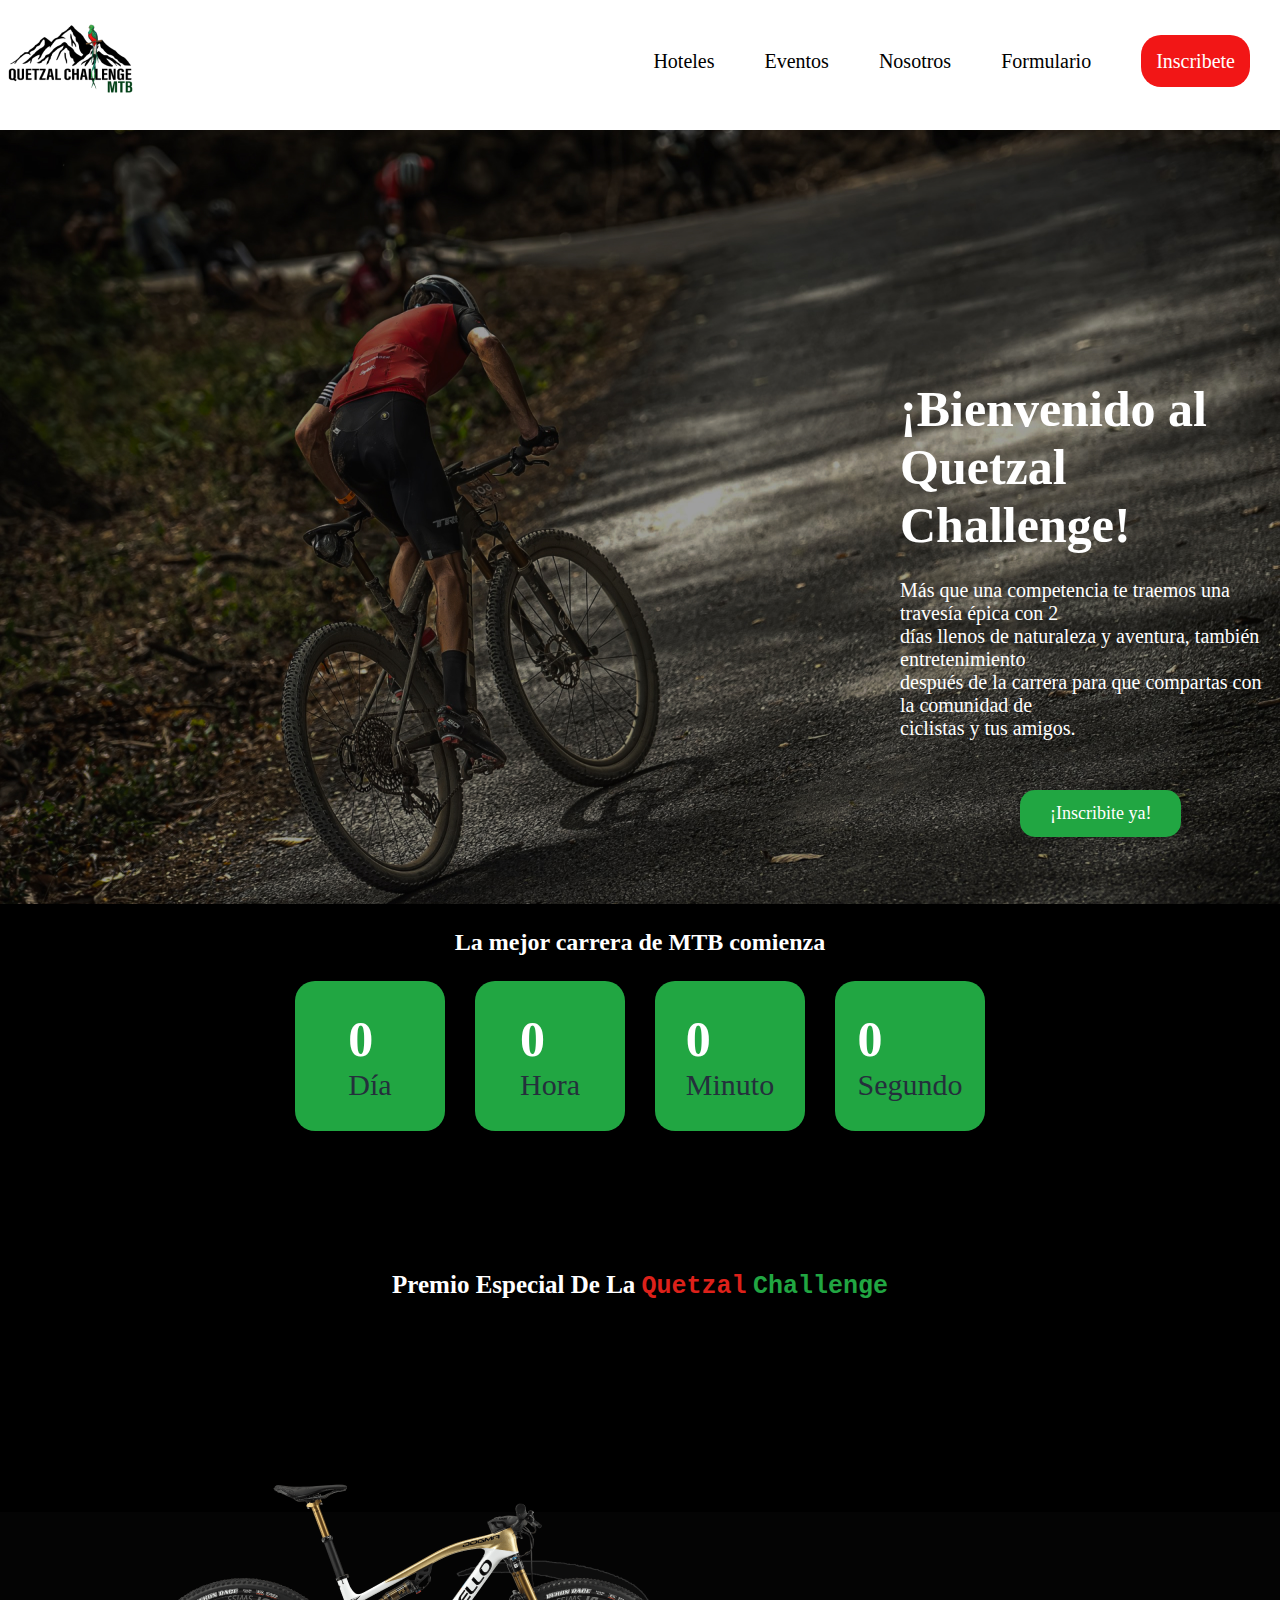
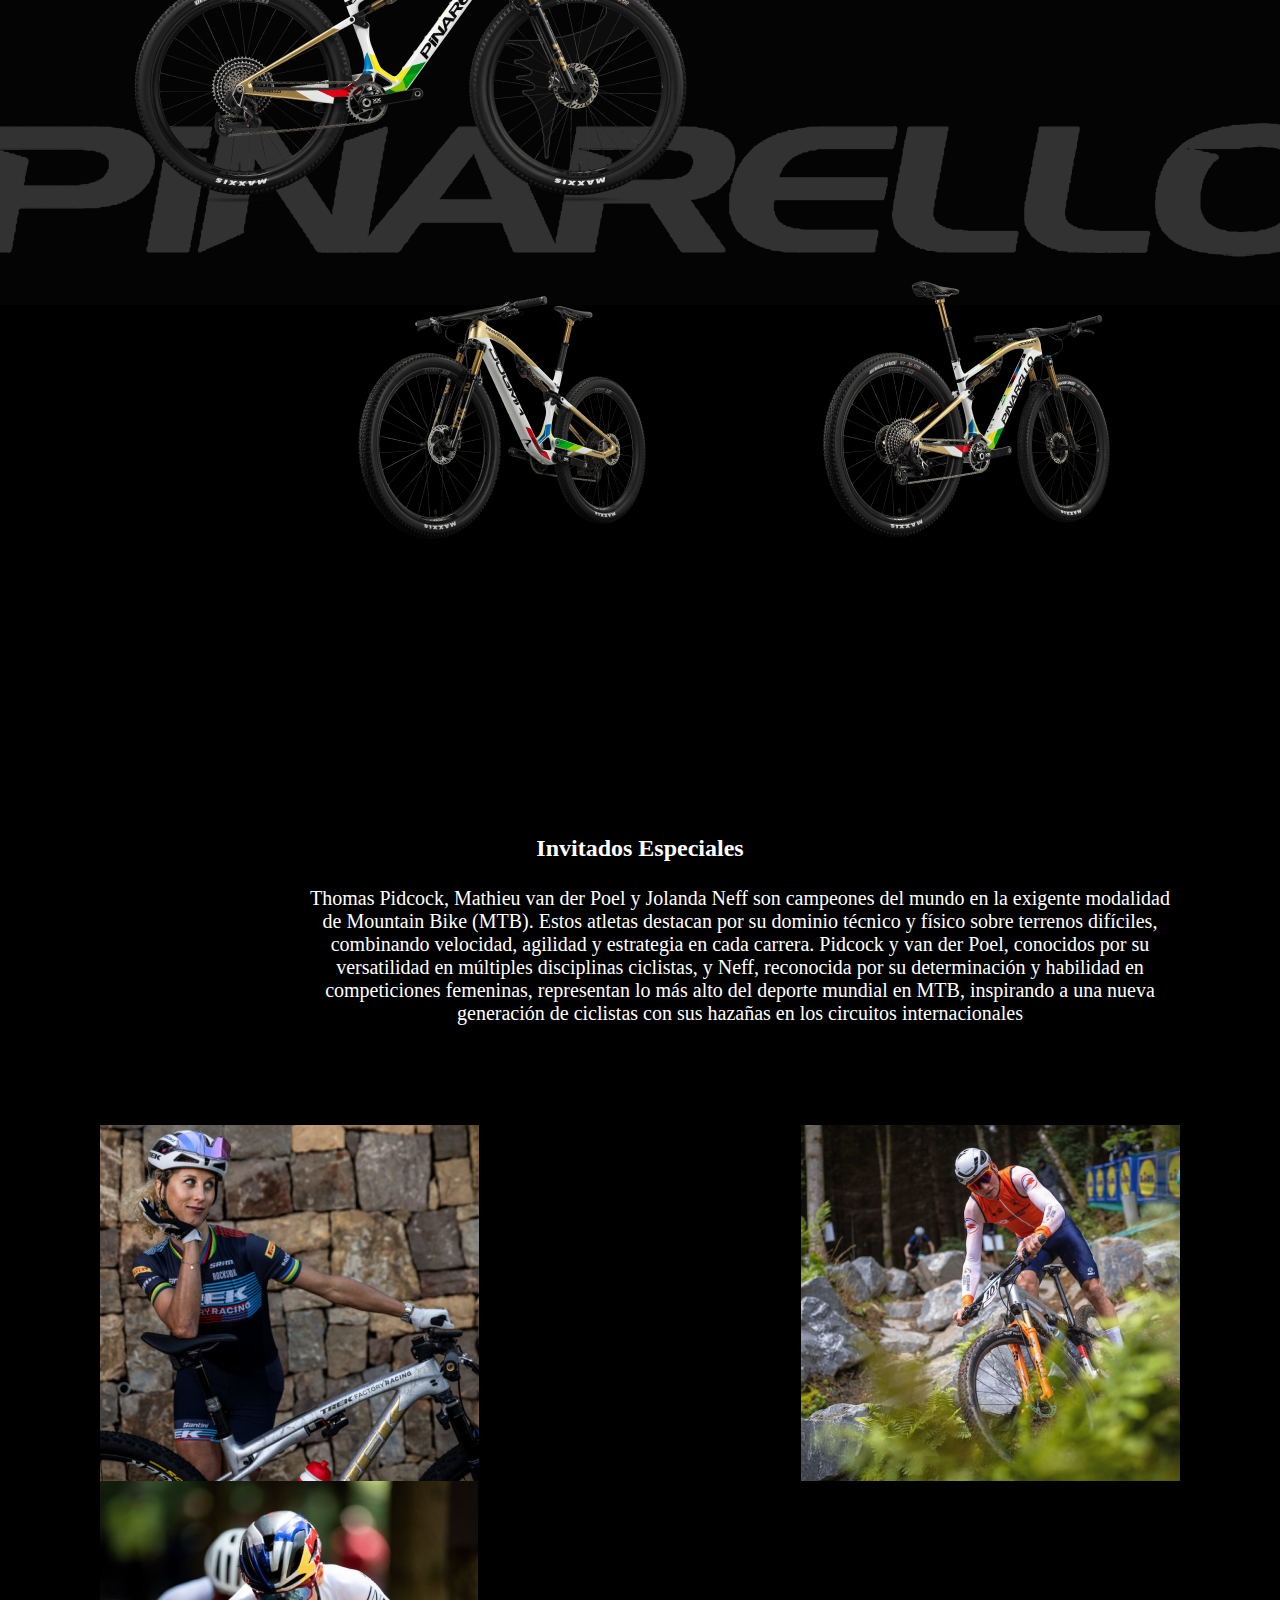
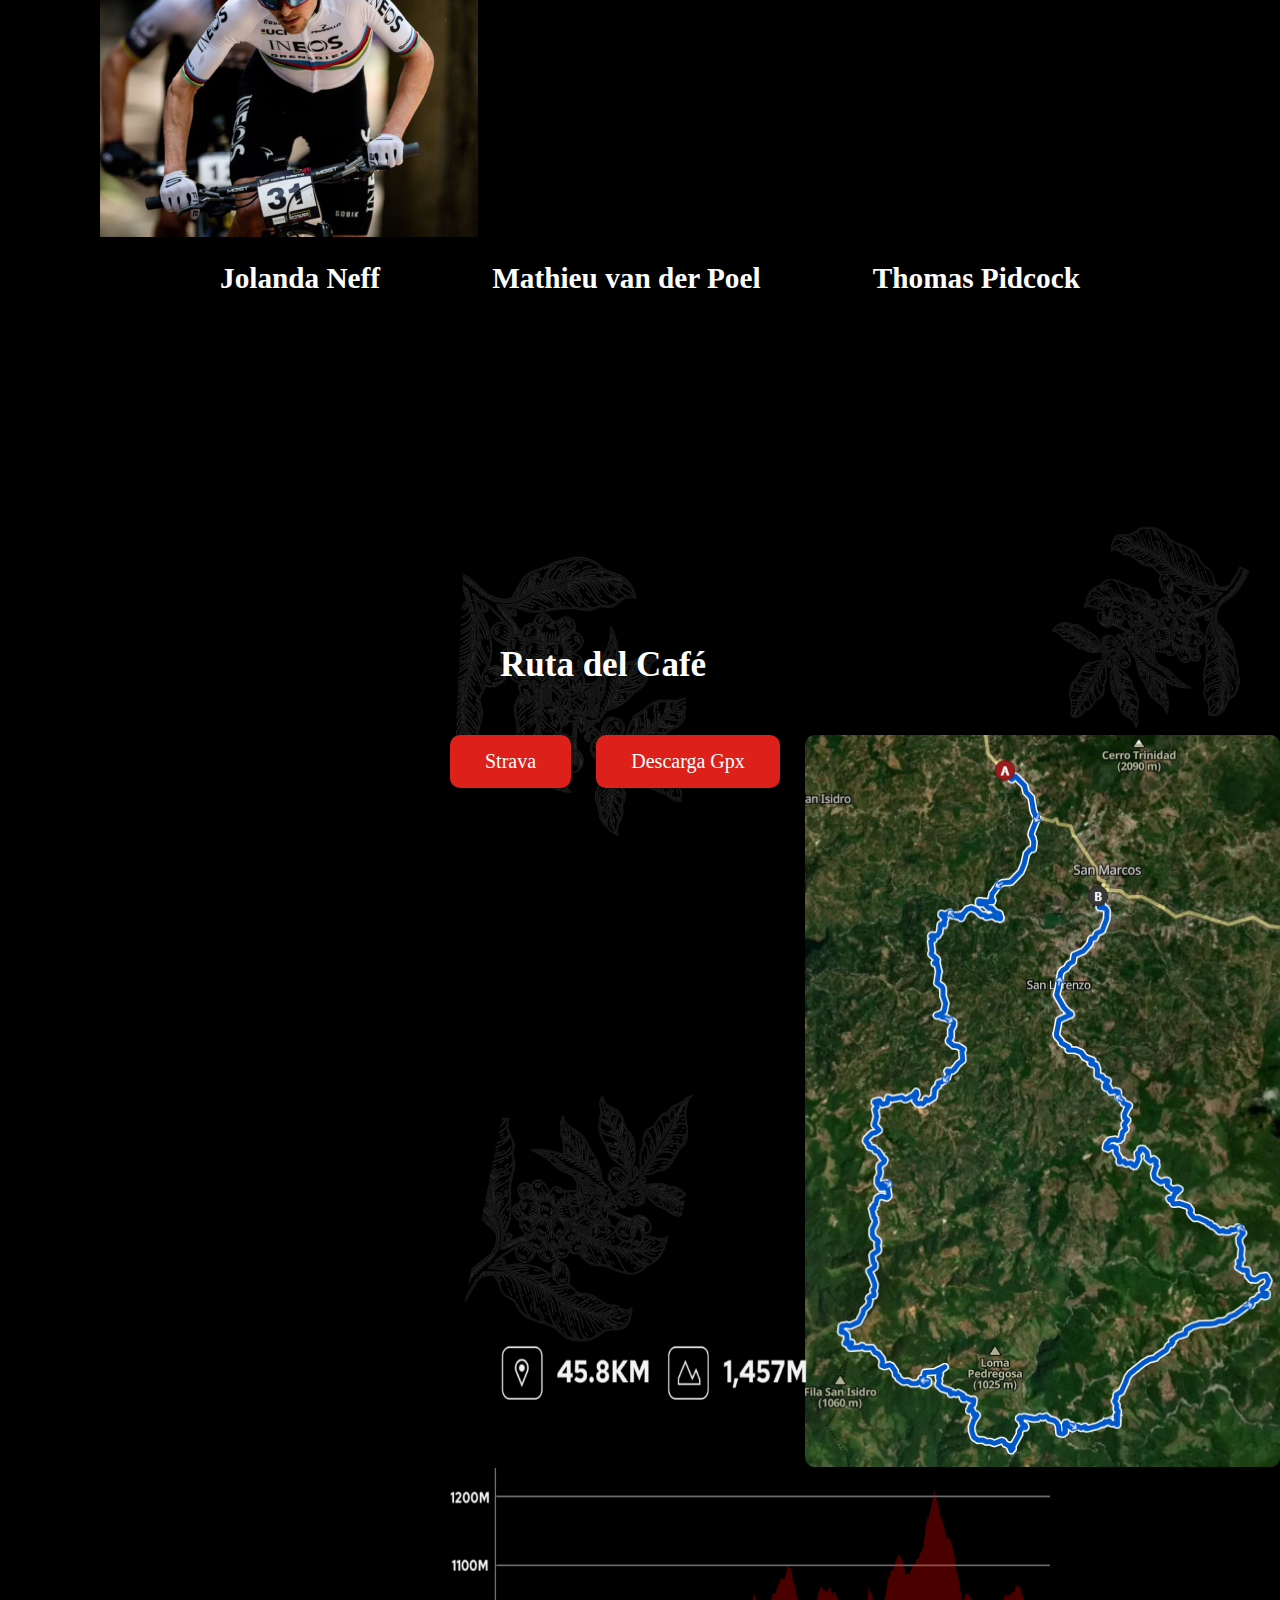
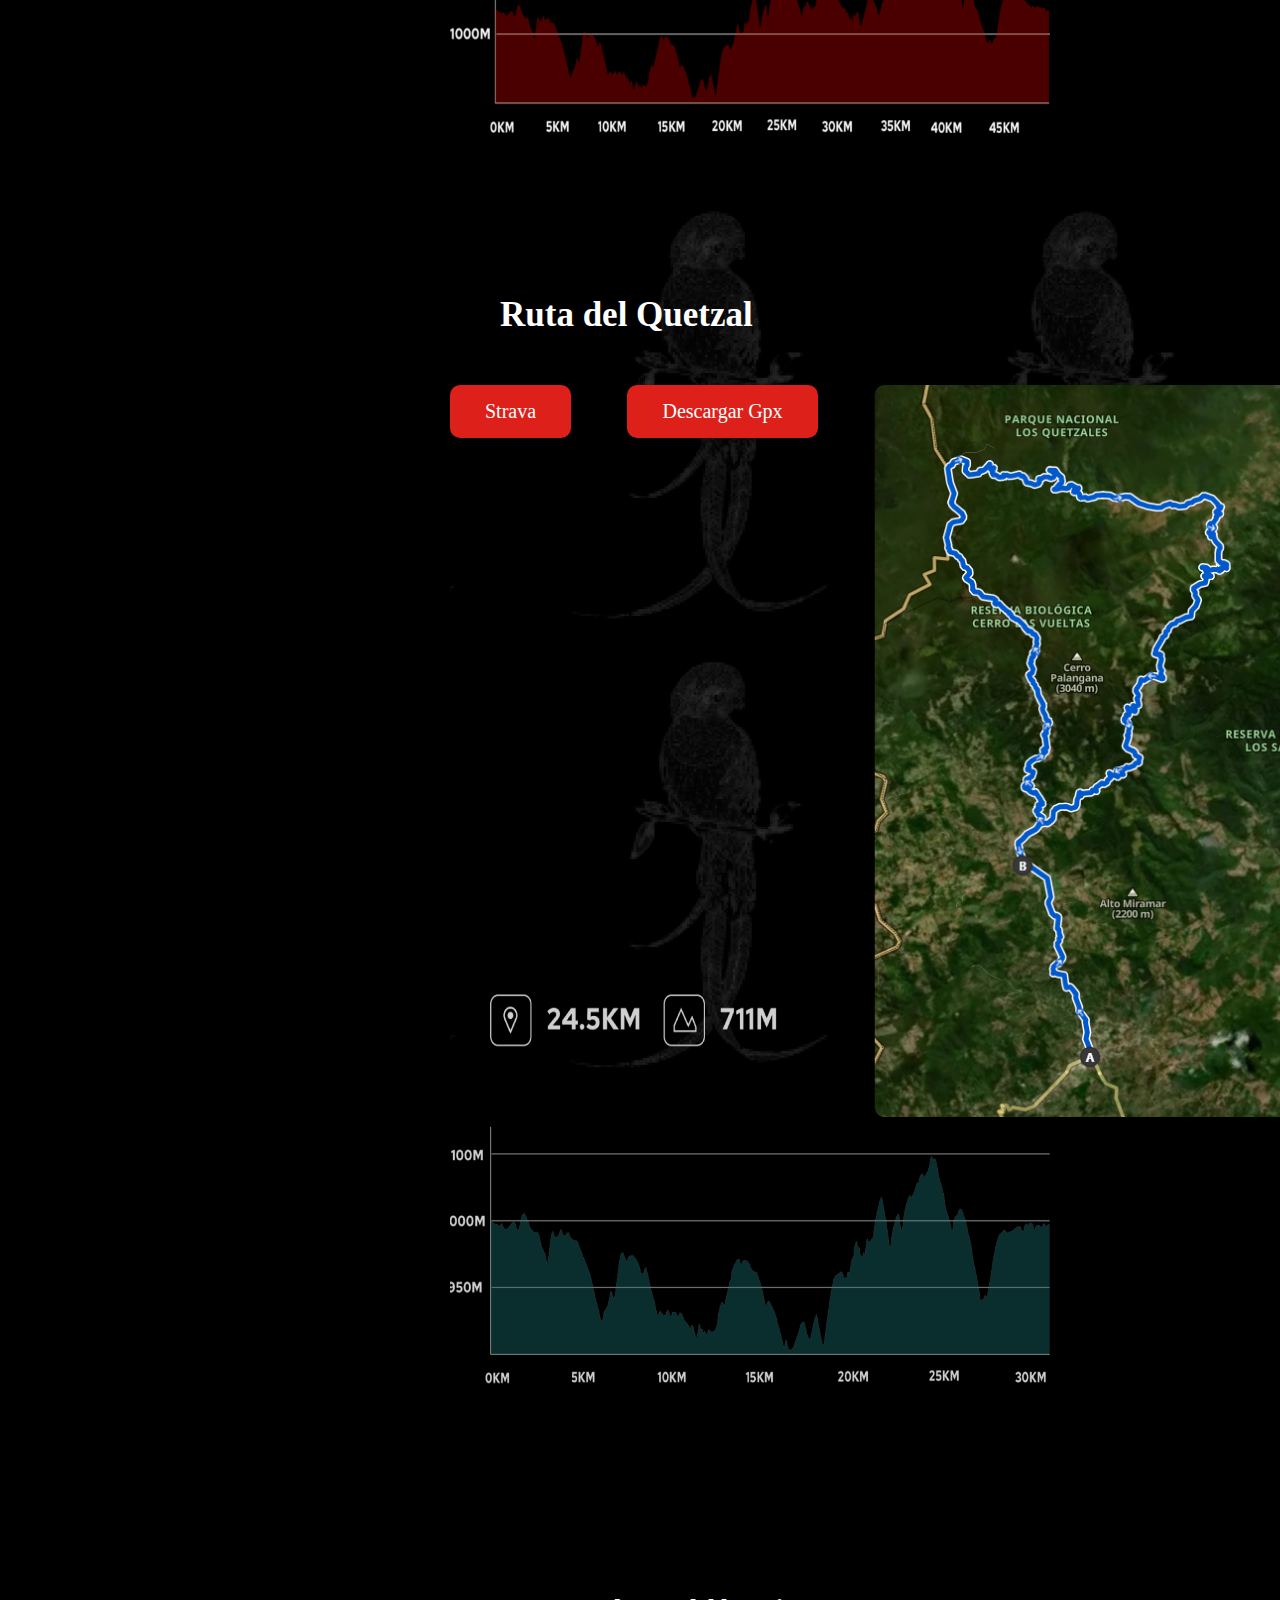
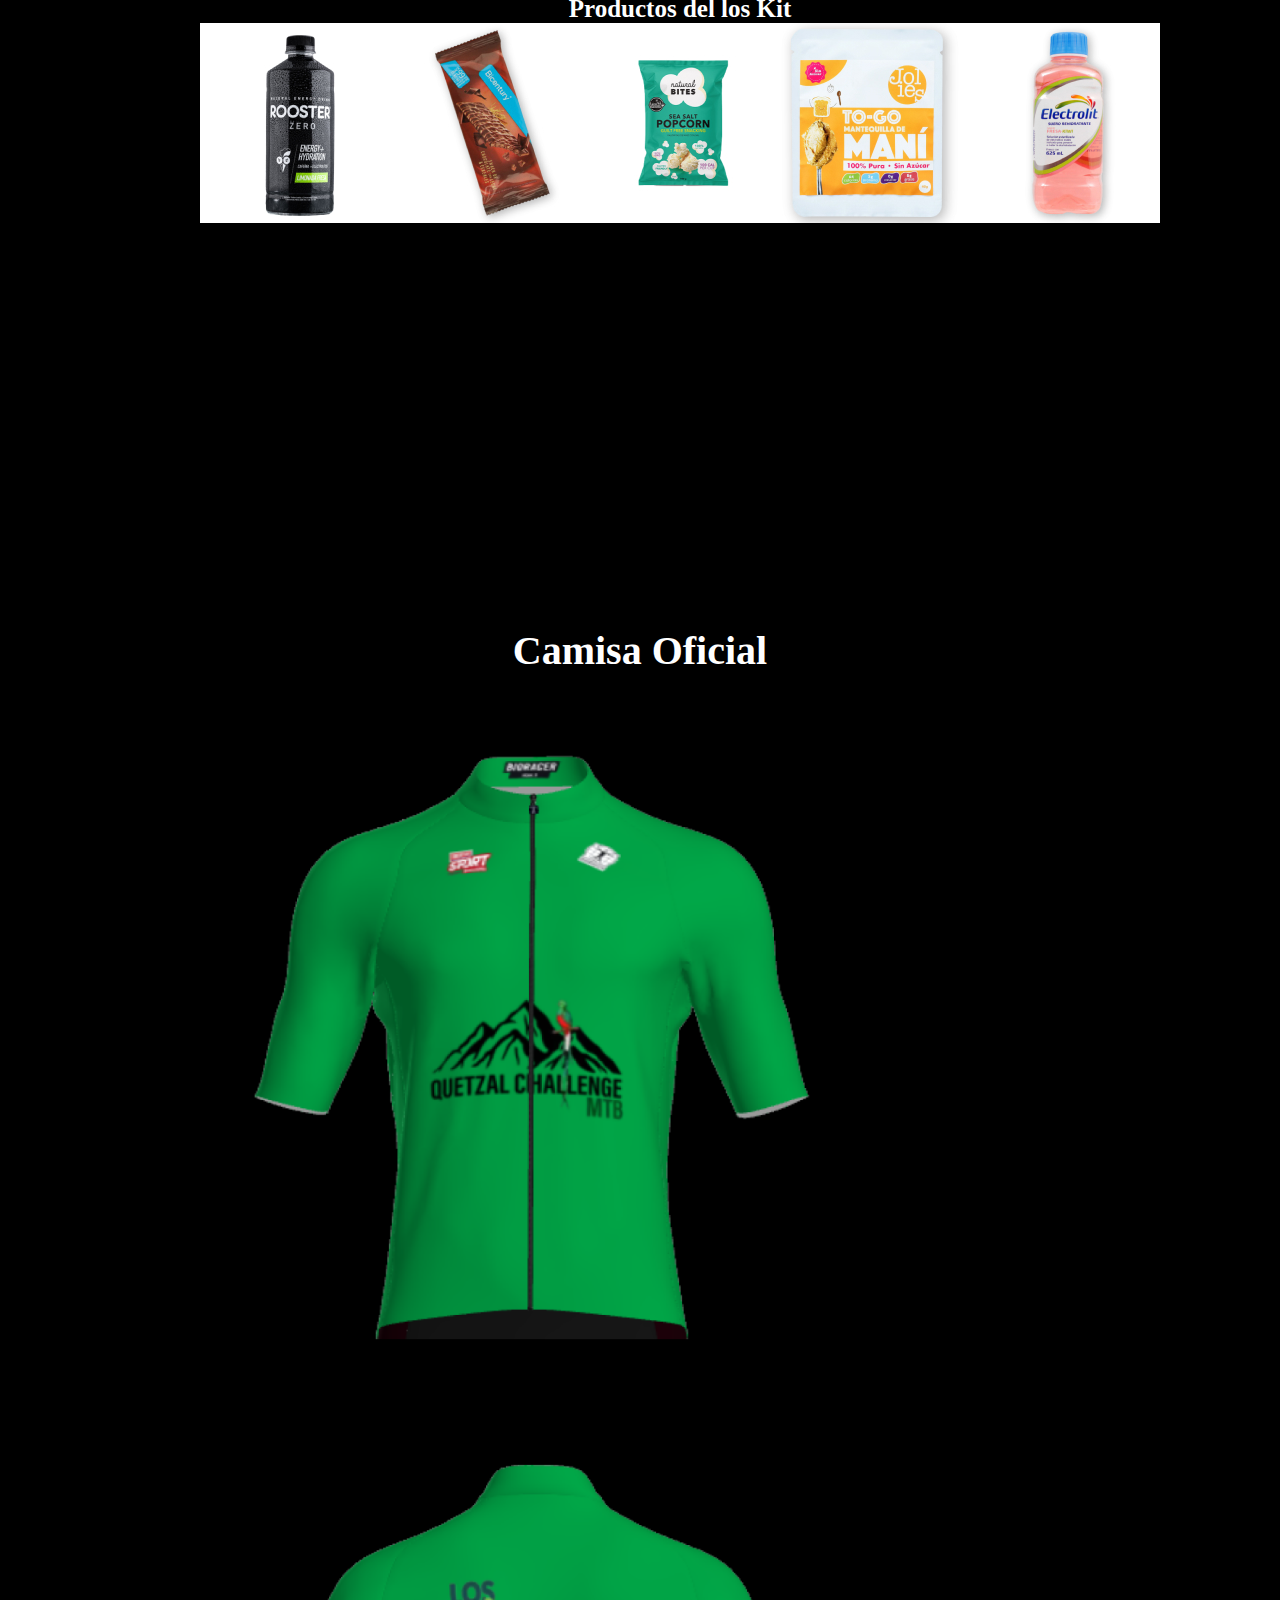
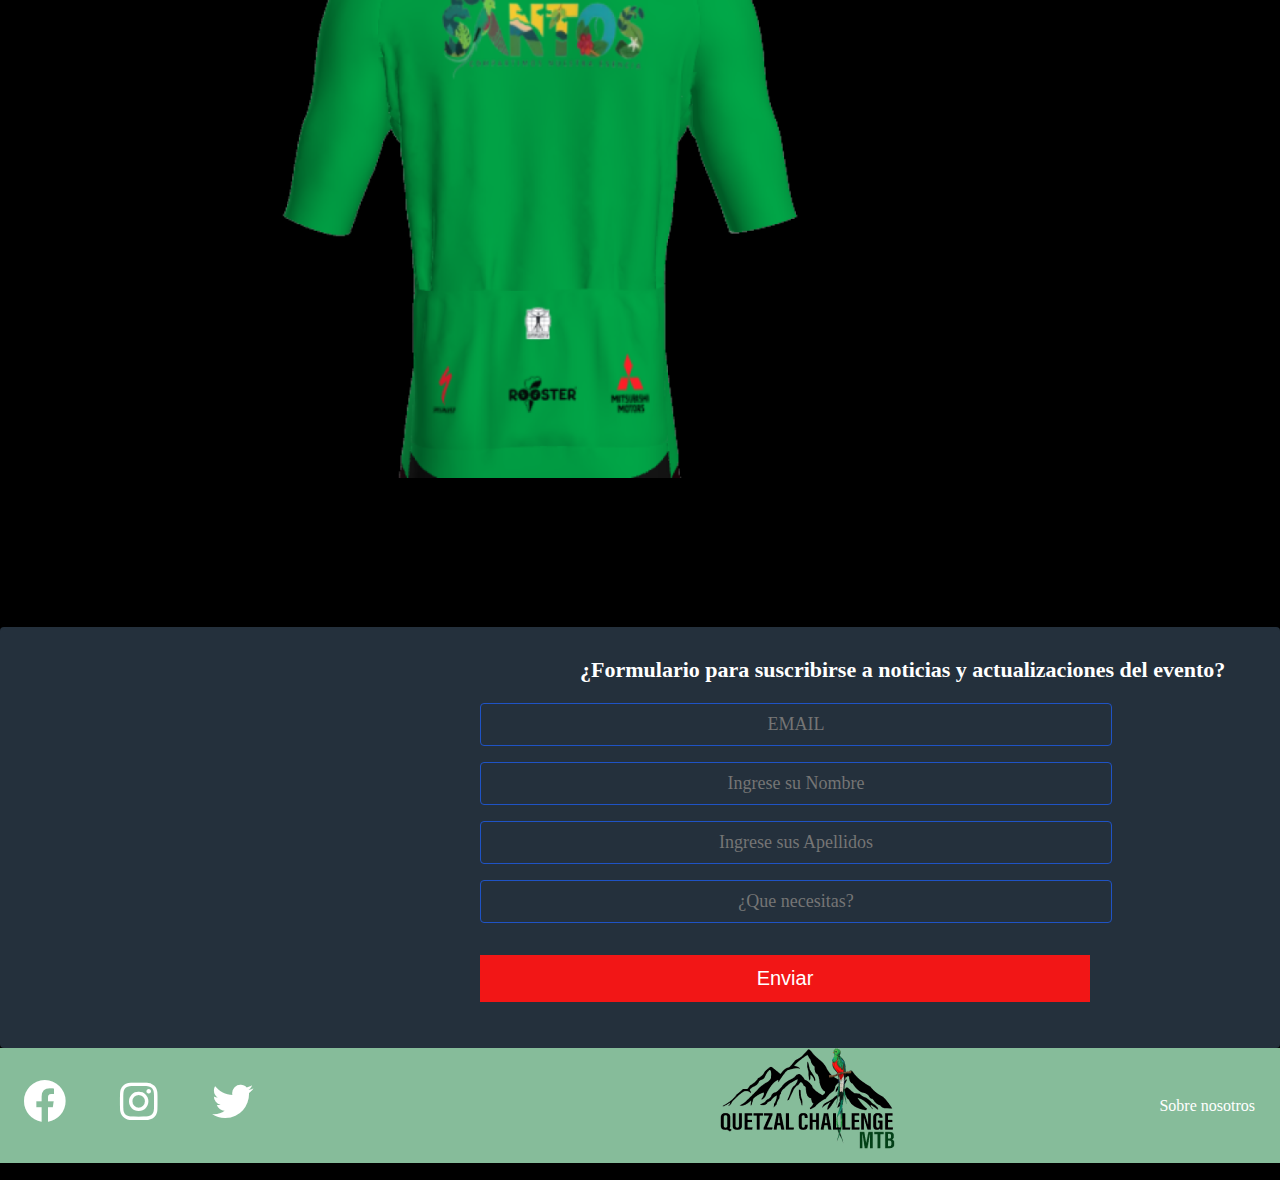
==== index.html @ 41c4f84d "Add files via upload" ====
<!DOCTYPE html>
<html lang="en">
<head>
    <meta charset="UTF-8">
    <meta name="viewport" content="width=device-width, initial-scale=1.0">
    <title>Quetzal Challegue</title>
    <link rel="stylesheet" href="/css/style.css">
    <link href='https://unpkg.com/boxicons@2.1.4/css/boxicons.min.css' rel='stylesheet'>
</head>
<body class="hidden">

    <div class="centrado" id="onload">
        <div class="lds-spinner">
            <div></div>
            <div></div>
            <div></div>
            <div></div>
            <div></div>
            <div></div>
            <div></div>
            <div></div>
            <div></div>
            <div></div>
            <div></div>
            <div></div>
        </div>
    </div>
    

    <header>

        <div class="container">


            <div class="menu">

                <a href="index.html" class="logo"><img src="imgbanner/logo Quetzal Challegue 1.jpg" alt=""></a>
                <input type="checkbox" id="menu"/>
                <label for="menu">
                    <img src="imgbanner/menu.png" class="menu-icono" alt="burger">
                </label>

                <nav class="navbar">
                    <ul>
                        <li><a href="Hoteles .html">Hoteles</a></li>
                        <li><a href="/EVENTOS.html">Eventos</a></li>
                        <li><a href="#">Nosotros</a></li>
                        <li><a href="#">Formulario</a</li>
                        <li><a href="#" class="btn-barra">Inscribete</a></li>
                    </ul>
                </nav>
            </div>
        </div>


        <div class="header-content">
            <div class="header-txt">
                <h1>¡Bienvenido al <br>
                    Quetzal Challenge! 
                    </h1>
                    <p> Más que una competencia te traemos una travesía épica con 2 <br>
                        días llenos de naturaleza y aventura, también entretenimiento <br>
                        después de la carrera para que compartas con la comunidad de <br>
                        ciclistas y tus amigos.
                    </p>
                    <a href="#" class="btn-prin">¡Inscribite ya!</a>
            </div>
        </div>
    </header>

    <section class="tiempo">
        <h2>La mejor carrera de MTB comienza</h2>
        <div class="portada" id="portada">
            <div id="cuenta"></div>
            </div>
        </div>
    </section>




    <section class="premio">
        <h2 class="pre"> <h2>Premio Especial De La <samp class="uno">Quetzal</samp> <samp class="dos">Challenge</samp> </h2>
        <div class="imagen-premio">
            <div class="bici">
                    <img src="/imgbanner/bici1.png" alt="bici arriba">
            </div>
            <div class="bicis">
                <img src="/imgbanner/biciizquierda.png" alt="izquierda">
                <img src="/imgbanner/biciderecha.png" alt="derecha">
            </div>
        </div>
    </section>



    <section class="invitados">
        <h2 class="in">Invitados Especiales</h2>
        <p class="int">Thomas Pidcock, Mathieu van der Poel y Jolanda Neff son campeones del mundo en la exigente modalidad <br> 
            de Mountain Bike (MTB). Estos atletas destacan por su dominio técnico y físico sobre terrenos difíciles,<br>
            combinando velocidad, agilidad y estrategia en cada carrera. Pidcock y van der Poel, conocidos por su <br>
            versatilidad en múltiples disciplinas ciclistas, y Neff, reconocida por su determinación y habilidad en  <br>
            competiciones femeninas, representan lo más alto del deporte mundial en MTB, inspirando a una nueva <br>
            generación de ciclistas con sus hazañas en los circuitos internacionales</p>


            <div class="per">
                <img src="imgbanner/invitados1.png" alt="">
                <img src="imgbanner/invitados2.png" alt="">
                <img src="imgbanner/invitados3.png" alt="">
            </div>

            <div class="te">
                <h3>Jolanda Neff</h3>
                <h3>Mathieu van der Poel</h3>
                <h3>Thomas Pidcock</h3>
            </div>
    </section>

    <div class="rutas" id="anclarutas" >
        <section class="cafe">
            <h2>Ruta del Café </h2>
            <ul class="cafe-btn">
                <ul>
                    <a href="https://www.strava.com/routes/3237615753993723362" target="_blank" class="boton-strava" >Strava</a>
                </ul>
                <ul>
                    <a href="/gpx/ruta del cafe .gpx.gpx" download="Ruta Cafe.gpx" class="boton-gpx" >Descarga Gpx</a>
                </ul>
                <img src="/imgbanner/rutacafe.png" class="rutacafeimg"  alt="">
            </ul>
            <div class="desnivelcafe">
                <img src="/imgbanner/desnivelcafe.png" alt="">
            </div>
        </section>
    </div>



    <div class="rutas" id="anclarutas" >
        <div class="ruta">
            <section class="quetzal">
                    <h2>Ruta del Quetzal</h2>
                        <ul class="quet-btn">
                            <ul>
                                <a href="https://www.strava.com/routes/3237612069059933938" target="_blank" class="boton-stra">Strava</a>    
                            </ul>
                            <ul>
                                <a href="/gpx/2024-06-11_1640378850_Ruta del quetzal.gpx" download="Ruta Quetzal.gpx" class="boton-gp" >Descargar Gpx</a>
                            </ul>
                            <img src="imgbanner/rutaquetzal.png"  class="rutaquetzaal" alt="">
                        </ul>
                        <div class="desnivelquet">
                            <img src="imgbanner/desnivelquetzal.png" alt="">
                        </div>
            </section>  
        </div>
    </div>



    <div class="slider">
        <h2>Productos del los Kit</h2>
        <div class="slide-track">
            <div class="slide">
                <img src="/imgbanner/carrucel/1.jpg" alt="">
            </div>
            <div class="slide">
                <img src="/imgbanner/carrucel/2.jpg" alt="">
            </div>
            <div class="slide">
                <img src="/imgbanner/carrucel/3.jpg" alt="">
            </div>
            <div class="slide">
                <img src="/imgbanner/carrucel/4.jpg" alt="">
            </div>
            <div class="slide">
                <img src="/imgbanner/carrucel/5.jpg" alt="">
            </div>
            <div class="slide">
                <img src="/imgbanner/carrucel/6.jpg" alt="">
            </div>
            <div class="slide">
                <img src="/imgbanner/carrucel/7.jpg" alt="">
            </div>
            
            
            <div class="slidee">
                <img src="/imgbanner/carrucel/1.jpg" alt="">
            </div>
            <div class="slidee">
                <img src="/imgbanner/carrucel/2.jpg" alt="">
            </div>
            <div class="slidee">
                <img src="/imgbanner/carrucel/3.jpg" alt="">
            </div>
            <div class="slidee">
                <img src="/imgbanner/carrucel/4.jpg" alt="">
            </div>
            <div class="slidee">
                <img src="/imgbanner/carrucel/5.jpg" alt="">
            </div>
            <div class="slidee">
                <img src="/imgbanner/carrucel/6.jpg" alt="">
            </div>
            <div class="slidee">
                <img src="/imgbanner/carrucel/.jpg" alt="">
            </div>
        </div>
    </div>


    <section class="camisa-oficial">
        <h2>Camisa Oficial</h2>
        <div class="camisasquetzal">
            <img src="imgbanner/camisas1.png" alt="">
            <img src="imgbanner/camisas2.png" alt="">
        </div>
    </section>


    <section class="inscripciones">
        <h2>Inscripciones</h2>
        <img src="/imagenes/inscrip.png" alt="">
    </section>
    
    <section class="noticias" >
    
    </section>
    
        <section class="form-register">
            <h4>¿Formulario para suscribirse a noticias y actualizaciones del evento?</h4>
            <form onsubmit="botons(event)">
                <input class="controls"  type="email" name="nombres" id="email" placeholder="EMAIL" required>
                <input class="controls" type="text" name="apellidos" id="nombre" placeholder="Ingrese su Nombre" required >
                <input class="controls" type="text" name="correo" id="apellidos" placeholder="Ingrese sus Apellidos" required>
                <input class="controls" type="text" name="info" id="info" placeholder="¿Que necesitas?" required>
                <!-- <input class="botons" type="submit" value="Enviar"> -->
                <button type="submit" class="botons" id="btn-enviar">Enviar</button>
            </form>
        </section>





        <footer >
            <div class="redes-sociales">
                <a href="#" class="face"><i class='bx bxl-facebook-circle' ></i></a>
                <a href="#"><i class='bx bxl-instagram' ></i></a>
                <a href="#"><i class='bx bxl-twitter' ></i></a>
            </div>
            <div class="logof">
                <a href="index.html">
                    <img src="imgbanner/logofooter.png" alt="Logo de la página">
                </a>
            </div>
            <div class="opciones">
                <a href="#">Sobre nosotros</a>
            </div>
        </footer>



    <script src="https://code.jquery.com/jquery-3.7.1.min.js"></script>
    <script src="/js/codigo.js"></script>



    <script src="https://cdn.jsdelivr.net/npm/sweetalert2@11"></script>
<script src="https://code.jquery.com/jquery-3.7.1.js"></script>

<script>
    $('#btn-enviar').click(function(){
        /*if (cedula.length == ''|| text.length <= 0 || email == '')*/ 
        Swal.fire({
            title:"Muchas Gracias",
            text:"En los proximos dias te contactaremos",
            icon:"success",
            allowOutsideClick: false,
            customClass:{
                popup:'efectobar',
                confirmButton:'efectob',
            }
    })
    });
</script>


/*script contador*/
<script src="/js/querycontador.js"></script>
<script src="/js/caracteriticascontador.js"></script>
</body>
</html>
---- css/style.css ----
@import url('https://fonts.googleapis.com/css2?family=Inter:wght@100..900&display=swap');

*{
    margin: 0;
    padding: 0;
    text-decoration: none;
    list-style: none;
}

body{
    background-color: black;
}

.centrado{
    height: 100vh;
    display: flex;
    background-color: #fff;
    justify-content: center;
    align-items: center;
}



.lds-spinner {
    /* change color here */
    color: #dd211a;
}
    .lds-spinner,
    .lds-spinner div,
    .lds-spinner div:after {
    box-sizing: border-box;
}
.lds-spinner {
    color: currentColor;
    display: inline-block;
    position: relative;
    width: 80px;
    height: 80px;
}
.lds-spinner div {
    transform-origin: 40px 40px;
    animation: lds-spinner 1.2s linear infinite;
}
.lds-spinner div:after {
    content: " ";
    display: block;
    position: absolute;
    top: 3.2px;
    left: 36.8px;
    width: 6.4px;
    height: 17.6px;
    border-radius: 20%;
    background: currentColor;
}
.lds-spinner div:nth-child(1) {
    transform: rotate(0deg);
    animation-delay: -1.1s;
}
.lds-spinner div:nth-child(2) {
    transform: rotate(30deg);
    animation-delay: -1s;
  }
  .lds-spinner div:nth-child(3) {
    transform: rotate(60deg);
    animation-delay: -0.9s;
  }
  .lds-spinner div:nth-child(4) {
    transform: rotate(90deg);
    animation-delay: -0.8s;
  }
  .lds-spinner div:nth-child(5) {
    transform: rotate(120deg);
    animation-delay: -0.7s;
  }
  .lds-spinner div:nth-child(6) {
    transform: rotate(150deg);
    animation-delay: -0.6s;
  }
  .lds-spinner div:nth-child(7) {
    transform: rotate(180deg);
    animation-delay: -0.5s;
  }
  .lds-spinner div:nth-child(8) {
    transform: rotate(210deg);
    animation-delay: -0.4s;
  }
  .lds-spinner div:nth-child(9) {
    transform: rotate(240deg);
    animation-delay: -0.3s;
  }
  .lds-spinner div:nth-child(10) {
    transform: rotate(270deg);
    animation-delay: -0.2s;
  }
  .lds-spinner div:nth-child(11) {
    transform: rotate(300deg);
    animation-delay: -0.1s;
  }
  .lds-spinner div:nth-child(12) {
    transform: rotate(330deg);
    animation-delay: 0s;
  }
@keyframes lds-spinner {
  0% {
    opacity: 1;
  }
  100% {
    opacity: 0;
  }
}





.img{
    max-width: 100%;
}

header{
    min-height: 100vh;
}

.container{
    background-color: #ffffff;
    width: 100vw;
}

.menu{
    display: flex;
    justify-content: space-between;
    padding: 20px 0;
}

.navbar ul{
    display: flex;
    align-items: center;
}

.navbar ul li{
    padding: 0 20px;
    font-size: 20px;
    margin-top: 30px;
    margin-right: 10px;
}

.navbar ul li a {
    color: black;
    background-color: transparent;
}

.navbar ul li a:hover{
    color: #dd5151;
}

.navbar .btn-barra{
    color: #fff;
    background-color:#F21616;
    background-size: cover;
    border-radius: 20px;
    padding: 15px;
}

.navbar .btn-barra:hover{
    background-image: linear-gradient(225deg, #fc7777 0, #fc7777 50%, #fc7777 100%);
    color: #fff;
}
#menu{
    display: none;
}

.menu-icono{
    width: 50px;
}

.menu label{
    cursor: pointer;
    display: none;
}

.header-content{
    display: flex;
}

.header-txt{
    flex-basis: 50%;
    padding-left: 900px;
    flex-wrap: wrap;
}

.header-txt h1{
    font-size: 50px;
    font-weight: 600;
    margin-top: 250px;
    color: #fff;
}

.header-txt p{
    font-size: 20px;
    color: #c1c1c1;
    margin-bottom: 50px;
    padding-top: 25px;
    color: #fff;
}

.btn-prin{
    display: inline-block;
    padding: 13px 30px;
    background: #21A642;
    color: #ffff;
    font-size: 18px;
    border-radius: 15px;
    box-shadow: 0 0 20px rgb(0, 0, 0, 0.2);
    margin-left: 120px;
}

.btn-prin:hover{
    background: #ffff;
    color: #21A642;
    box-shadow: 0 0 20px rgb(0, 0, 0, 0.2);
}

.header-content{
    background: url(/imgbanner/foto\ banner.jpg) no-repeat;
    height: 86vh;
    display: flex;     
    background-size:cover;
    background-position: center;
    max-width: 100%;
}

/* css del contador */

.tiempo{
    margin-top: 0px;
}

.tiempo h2{
    color: #fff;
    text-align: center;
    padding-top: 25px;
}

#cuenta {
	display: flex;
	justify-content: center;
	margin-bottom: 100px;
    padding-top: 25px;
}

.simply-section {
	background: #21A642;
	width: 150px;
	height: 150px;
	margin: 0 15px;
	border-radius: 20px;
	display: flex;
	align-items: center;
	justify-content: center;
    color: #fff;
}

.simply-amount {
	display: block;
	font-size: 50px;
	font-weight: 700;
}

.simply-word {
	font-weight: 300;
	font-size: 30px;
    color: #24303c;
}




.premio{
    background: url(/imgbanner/fondobicis.png)no-repeat;
    background-position: center;
    width: 100%;
}
.premio h2{
    text-align: center;
    color: #fff;
    padding-top: 20px;
}

.premio h2 .uno{
    text-align: center;
    color: #dd211a;
}

.premio h2 .dos{
    text-align: center;
    color: #21A642;
}

.imagen-premio{
    display: flex;
    flex-wrap: wrap;
}

.bici{
    justify-content: center;
    flex-wrap: wrap;
    padding-left: 620px;
    margin-top: 150px;
}

.bicis{
    justify-content: space-between;
    padding-left: 450px;
}

.invitados h2{
    color: #fff;
    text-align: center;
    padding-top: 250px;
}

.invitados p{
    color: #fff;
    text-align: center;
    margin-top: 25px;
    max-width: 1440px;
    padding-left: 200px;
    font-size: 20px;
}

.per{
    flex-wrap: wrap;
    display: flex;
    justify-content: space-between;
    margin: 100px;
}


.te{
    padding-left: 220px;
    display: flex;
    justify-content: space-between;
    margin: -100px 200px 0px 0px;
    color: #fff;
    padding-top: 25px;
    font-size: 25px;
}

.rutas{
    display: flex;
    flex-wrap: wrap;
}

.boton-strava{
    background-color: #dd211a;
    color: #fff;
    padding: 15px 35px;
    border-radius: 10px;
    font-size: 20px;
    flex-wrap: wrap;
    display: flex;
}

.boton-strava:hover{
    color: #dd211a;
    background-color: #fff;
}

.boton-gpx{
    background-color: #dd211a;
    color: #fff;
    padding: 15px 35px;
    border-radius: 10px;
    font-size: 20px;
    flex-wrap: wrap;
    display: flex;
}

.boton-gpx:hover{
    color: #dd211a;
    background-color: #fff;
}

.cafe{
    align-items: center;
    background: url(/imgbanner/fondocafe.png) no-repeat;
    height: 100vh;
    width: 100vh;    
    background-size:cover;
    background-position: center;
    max-width: 1440px;
    margin-left: 450px;
    margin-top: 200px;
    flex-wrap: wrap;
}
.cafe h2{
    color: #fff;
    padding-top: 100px;
    font-size: 35px;
    margin: 50px;
}

.cafe-btn {
    display: flex;
    justify-content: space-between;
    flex-wrap: wrap;
}

.desnivelcafe img{
    display: flex;
    height: 400px;
    width: 600px;
    padding-right: 150px;
    margin-top: -130px;
    flex-wrap: wrap;
}


.boton-stra{
    background-color: #dd211a;
    color: #fff;
    padding: 15px 35px;
    border-radius: 10px;
    font-size: 20px;
    flex-wrap: wrap;
    display: flex;
}

.boton-stra:hover{
    color: #dd211a;
    background-color: #fff;
}

.boton-gp{
    background-color: #dd211a;
    color: #fff;
    padding: 15px 35px;
    border-radius: 10px;
    font-size: 20px;
    flex-wrap: wrap;
    display: flex;
}

.boton-gp:hover{
    color: #dd211a;
    background-color: #fff;
}

.quetzal{
    align-items: center;
    background: url(/imgbanner/fondoquetzal.png) no-repeat;
    height: 100vh;
    width: 100vh;    
    background-size:cover;
    background-position: center;
    max-width: 1440px;
    margin-left: 450px;
    margin-top: 400px;
    flex-wrap: wrap;
}
.quetzal h2{
    color: #fff;
    padding-top: 100px;
    font-size: 35px;
    margin: 50px;
}

.quet-btn{
    display: flex;
    justify-content: space-between;
    flex-wrap: wrap;
}

.desnivelquet img{
    display: flex;
    height: 400px;
    width: 600px;
    padding-right: 150px;
    margin-top: -130px;
    flex-wrap: wrap;
}

/*Final Seccion rutas*/

/* carrucel */

.slider{
    width: 75vw;
    height: auto;
    margin: auto;
    overflow: hidden;
    margin-left: 200px;
    margin-top: 500px;
    position: relative;
    
}

.slider h2{
    color: #fff;
    text-align: center;
    font-size: 25px;
}

.nombre{
    background-color: #fff;
    color: #000000;
    align-items: center;
    max-width: 1440px;
    margin-top: 210px;
    margin-left: 200px;
    background-size: cover;
}

.nombre h2{
    margin-left: 600px;
    font-size: 25px;
}

.slider .slide-track{
    display: flex;
    animation: scroll 90s linear infinite;
    -webkit-animation: scroll 60s linear infinite;
    width: calc(200px * 14);

}

.slide .slidee{
    width: 200px;
}

.slider .slidee img{
    width: 100%;
}


@keyframes scroll {
    0%{
        -webkit-transfor: translateX(0);
        transform: translateX(0);
    }
    100%{
        -webkit-transfor: translateX(calc(-200px * 7));
        transform: translateX(calc(-200px * 7));
    }

}

/*Final seccion carrucel*/

/*inicio de seccion camisa del evento*/

.camisa-oficial{
    flex-wrap: wrap;
    align-items: center;
    padding-top: 400px;
}

.camisa-oficial h2{
    font-size: 40px;
    color: #fff;
    text-align: center;
}

.camisasquetzal img{
    max-width: 1440px;
    height: 700px;
    width: 600px;
    margin-left: 250px;
}

/*Final seccion camisas*/

/*incio seccion de inscripcion*/

.form-register {
    background: #24303c;
    padding: 30px;
    margin: auto;
    margin-top: 100px;
    border-radius: 4px;
    font-family: 'calibri';
    color: white;
    box-shadow: 7px 13px 37px #000;
    flex-wrap: wrap;
}

.form-register h4 {
    padding-left: 550px;
    font-size: 22px;
    margin-bottom: 20px;
}

.controls {
    width: 50%;
    background: #24303c;
    padding: 10px;
    border-radius: 4px;
    margin-bottom: 16px;
    border: 1px solid #1f53c5;
    font-family: 'calibri';
    font-size: 18px;
    color: red;
    text-align: center;
    margin-left: 450px;
}

.form-register p {
    height: 40px;
    padding-left: 700px;
    font-size: 18px;
    line-height: 40px;
}

.form-register a {
    color: #fff;
    text-decoration: none;
}

.form-register a:hover {
    color:#F21616;
    text-decoration: underline;
}

.form-register .botons {
    width: 50%;
    background: #F21616;
    border: none;
    padding: 12px;
    color: #fff;
    margin: 16px 0;
    font-size: 20px;
    margin-left: 450px;
    cursor: pointer;
}


.efectobar{
    background: #21A642;
}

.efectob{
    background-color: red;
}
.bar{
    background: violet;
}


/*inicio footeer*/

footer {
    background-color: #86BC9A;
    display: flex;
    justify-content: space-between;
    flex-wrap: wrap;
    align-items: center;
    width: 100%;
}

.redes-sociales a {
    color: #fff;
    font-size: 50px;
    margin: 20px;
}

.logof {
    padding-left: 190px;
}

.opciones {
    margin: 25px;
}

.opciones a {
    color: white;
    text-decoration: none;
}

.opciones a:hover {
    text-decoration: underline;
    color: #F21616;
}

/*final footer*/

@media(max-width:1400px){
    .premio{
        background: url(/imgbanner/fondobicis.png)no-repeat;
        background-position: center; 
    }
    .premio h2{
        text-align: center;
        color: #fff;
        padding-top: 20px;
        font-size: 25px;
    }
    
    .premio h2 .uno{
        text-align: center;
        color: #dd211a;
    }
    
    .premio h2 .dos{
        text-align: center;
        color: #21A642;
    }
    
    .imagen-premio{
        display: flex;
        flex-wrap: wrap;
        
    }
    
    .bici{
        justify-content: center;
        flex-wrap: wrap;
        padding-left: 100px;
        margin-top: 140px;
    }
    
    .bicis{
        justify-content: space-between;
        padding-left: 280px;
    }
    

}

@media(max-width:1200px){

    .menu{
        padding: 30px;
        position: relative;
    }

    .menu label{
        display: initial;
        padding-top: 30px;
    }

    .menu .navbar{
        position: absolute;
        top: 100%;
        left: 0;
        right: 0;
        background:   linear-gradient(45deg, #21a642 0%,#545454 100%);
        display: none;
    }
    .menu .navbar ul{
        flex-direction: column;
        padding: 0 20px;
    }

    .menu .navbar ul li{
        width: 100%;
        padding: 15px 0;
        text-align: center;
        font-size: 25px;
    }

    .menu .navbar ul li a:hover{
        color: #1f0c42;
    }
    .navbar .btn-barra{
        background-color: transparent;
        color: #e72424;
    }


    #menu:checked ~ .navbar{
        display: initial;
    }

    .header-txt{
        padding-left: 500px;
    }
    .header-txt h1{
        font-size: 40px;
        font-weight: 600;
        margin-top: 250px;
        color: #fff;
    }
    
    .header-txt p{
        font-size: 15px;
        color: #c1c1c1;
        margin-bottom: 50px;
        padding-top: 25px;
        color: #fff;
    }


    
.btn-prin{
    display: inline-block;
    padding: 13px 30px;
    background: #21A642;
    color: #ffff;
    font-size: 18px;
    border-radius: 15px;
    box-shadow: 0 0 20px rgb(0, 0, 0, 0.2);
    margin-left: 50px;
}

.btn-prin:hover{
    background: #ffff;
    color: #21A642;
    box-shadow: 0 0 20px rgb(0, 0, 0, 0.2);
}

.header-content{
    background: url(/imgbanner/foto\ banner.jpg) no-repeat;
    height: 86vh;
    display: flex;     
    background-size:cover;
    background-position: center;
    max-width: 100vw;
}

.premio{
    background: url(/imgbanner/fondobicis.png)no-repeat;
    background-position: center; 
}
.premio h2{
    text-align: center;
    color: #fff;
    padding-top: 20px;
}

.premio h2 .uno{
    text-align: center;
    color: #dd211a;
}

.premio h2 .dos{
    text-align: center;
    color: #21A642;
}

.imagen-premio{
    display: flex;
    flex-wrap: wrap;
    
}

.bici{
    justify-content: center;
    flex-wrap: wrap;
    padding-left: 270px;
    margin-top: 150px;
}

.bicis{
    justify-content: space-between;
    padding-left: 50px;
}

.invitados h2{
    color: #fff;
    text-align: center;
    padding-top: 250px;
}

.invitados p{
    color: #fff;
    text-align: center;
    margin-top: 25px;
    max-width: 1440px;
    padding-left: 20px;
    font-size: 20px;
}

.per{
    flex-wrap: wrap;
    display: flex;
    justify-content: space-between;
    margin: 100px;
}


.te{
    display: none;
}

.rutas{
    display: flex;
    flex-wrap: wrap;
}

.boton-strava{
    background-color: #dd211a;
    color: #fff;
    padding: 15px 35px;
    border-radius: 10px;
    font-size: 20px;
    flex-wrap: wrap;
    display: flex;
}

.boton-strava:hover{
    color: #dd211a;
    background-color: #fff;
}

.boton-gpx{
    background-color: #dd211a;
    color: #fff;
    padding: 15px 35px;
    border-radius: 10px;
    font-size: 20px;
    flex-wrap: wrap;
    display: flex;
}

.boton-gpx:hover{
    color: #dd211a;
    background-color: #fff;
}

.cafe{
    align-items: center;
    background: url(/imgbanner/fondocafe.png) no-repeat;
    height: 100vh;
    width: 100vh;    
    background-size:cover;
    background-position: center;
    max-width: 1440px;
    margin-left: 130px;
    margin-top: 0px;
    flex-wrap: wrap;
}
.cafe h2{
    color: #fff;
    padding-top: 100px;
    font-size: 35px;
    margin: 50px;
}

.cafe-btn {
    flex-wrap: wrap;
    margin-right: 400px;
}

.desnivelcafe img{
    display: flex;
    height: 300px;
    width: 400px;
    padding-right: 150px;
    margin-top: -150px;
    flex-wrap: wrap;
}
.rutacafeimg{
    padding-left: 500px;
    padding-top: 50px;
    width: 400px;
    height: 400px;
}


.boton-stra{
    background-color: #dd211a;
    color: #fff;
    padding: 15px 35px;
    border-radius: 10px;
    font-size: 20px;
    flex-wrap: wrap;
    display: flex;
}

.boton-stra:hover{
    color: #dd211a;
    background-color: #fff;
}

.boton-gp{
    background-color: #dd211a;
    color: #fff;
    padding: 15px 35px;
    border-radius: 10px;
    font-size: 20px;
    flex-wrap: wrap;
    display: flex;
}

.boton-gp:hover{
    color: #dd211a;
    background-color: #fff;
}

.quetzal{
    align-items: center;
    background: url(/imgbanner/fondoquetzal.png) no-repeat;
    height: 100vh;
    width: 100vh;    
    background-size:cover;
    background-position: center;
    max-width: 1440px;
    margin-left: 130px;
    margin-top: 100px;
    flex-wrap: wrap;
}
.quetzal h2{
    color: #fff;
    padding-top: 100px;
    font-size: 35px;
    margin: 50px;
}

.quet-btn{
    margin-right: 400px;
    flex-wrap: wrap;
}

.desnivelquet img{
    display: flex;
    height: 300px;
    width: 400px;
    padding-right: 150px;
    margin-top: -150px;
    flex-wrap: wrap;
}

.rutaquetzaal{
    padding-left: 500px;
    padding-top: 50px;
    width: 300px;
    height: 400px;
}


/*Final Seccion rutas*/

/* carrucel */

.slider{
    width: 75vw;
    height: auto;
    margin: auto;
    overflow: hidden;
    margin-left: 100px;
    margin-top: 200px;
    position: relative;
}

.slider h2{
    margin: 25px;
}

.slider .slide-track{
    display: flex;
    animation: scroll 90s linear infinite;
    -webkit-animation: scroll 60s linear infinite;
    width: calc(200px * 14);

}

.slide .slidee{
    width: 200px;
}

.slider .slidee img{
    width: 100%;
}


@keyframes scroll {
    0%{
        -webkit-transfor: translateX(0);
        transform: translateX(0);
    }
    100%{
        -webkit-transfor: translateX(calc(-200px * 7));
        transform: translateX(calc(-200px * 7));
    }

}

/*Final seccion carrucel*/

/*inicio de seccion camisa del evento*/

.camisa-oficial{
    flex-wrap: wrap;
    align-items: center;
    padding-top: 200px;
}

.camisa-oficial h2{
    font-size: 40px;
    color: #fff;
    text-align: center;
}

.camisasquetzal img{
    max-width: 1440px;
    height: 500px;
    width: 400px;
    margin-left: 320px;
    padding-top: 25px;
}

/*Final seccion camisas*/

/*incio seccion de inscripcion*/

.form-register {
    background: #24303c;
    padding: 30px;
    margin: auto;
    margin-top: 100px;
    border-radius: 4px;
    font-family: 'calibri';
    color: white;
    box-shadow: 7px 13px 37px #000;
    flex-wrap: wrap;
}

.form-register h4 {
    padding-left: 150px;
    font-size: 22px;
    margin-bottom: 20px;
}

.controls {
    width: 50%;
    background: #24303c;
    padding: 10px;
    border-radius: 4px;
    margin-bottom: 16px;
    border: 1px solid #1f53c5;
    font-family: 'calibri';
    font-size: 18px;
    color: red;
    text-align: center;
    margin-left: 200px;
}


.form-register a {
    color: #fff;
    text-decoration: none;
}

.form-register a:hover {
    color:#F21616;
    text-decoration: underline;
}

.form-register .botons {
    width: 50%;
    background: #F21616;
    border: none;
    padding: 12px;
    color: #fff;
    margin: 16px 0;
    font-size: 20px;
    margin-left: 215px;
    cursor: pointer;
}


.efectobar{
    background: #21A642;
}

.efectob{
    background-color: red;
}
.bar{
    background: violet;
}


/*inicio footeer*/

footer {
    background-color: #86BC9A;
    display: flex;
    justify-content: space-between;
    flex-wrap: wrap;
    align-items: center;
    width: 100%;
}

.redes-sociales a {
    color: #fff;
    font-size: 40px;
    margin: 10px;
}

.logof {
    padding-left: 0px;
}

.opciones {
    margin: 20px;
}

.opciones a {
    color: white;
    text-decoration: none;
}

.opciones a:hover {
    text-decoration: underline;
    color: #F21616;
}

/*final footer*/


}



@media(max-width:1024px){

    .container{
        margin: 0 auto;
        background-color: #ffffff;
        width: 100vw;
    }

    .menu{
        padding: 30px;
        position: relative;
    }

    .menu label{
        display: initial;
        padding-top: 30px;
    }

    .menu .navbar{
        position: absolute;
        top: 100%;
        left: 0;
        right: 0;
        background:   linear-gradient(45deg, #21a642 0%,#545454 100%);
        display: none;
    }
    .menu .navbar ul{
        flex-direction: column;
        padding: 0 20px;
    }

    .menu .navbar ul li{
        width: 100%;
        padding: 15px 0;
        text-align: center;
        font-size: 25px;
    }

    .menu .navbar ul li a:hover{
        color: #1f0c42;
    }
    .navbar .btn-barra{
        background-color: transparent;
        color: #e72424;
    }


    #menu:checked ~ .navbar{
        display: initial;
    }

    .header-txt{
        padding-left: 500px;
    }
    .header-txt h1{
        font-size: 40px;
        font-weight: 600;
        margin-top: 250px;
        color: #fff;
    }
    
    .header-txt p{
        font-size: 15px;
        color: #c1c1c1;
        margin-bottom: 50px;
        padding-top: 25px;
        color: #fff;
    }


    
.btn-prin{
    display: inline-block;
    padding: 13px 30px;
    background: #21A642;
    color: #ffff;
    font-size: 18px;
    border-radius: 15px;
    box-shadow: 0 0 20px rgb(0, 0, 0, 0.2);
    margin-left: 50px;
}

.btn-prin:hover{
    background: #ffff;
    color: #21A642;
    box-shadow: 0 0 20px rgb(0, 0, 0, 0.2);
}

.header-content{
    background: url(/imgbanner/foto\ banner.jpg) no-repeat;
    height: 86vh;
    display: flex;     
    background-size:cover;
    background-position: center;
    max-width: 100vw;
}

.premio{
    background: url(/imgbanner/fondobicis.png)no-repeat;
    background-position: center; 
}
.premio h2{
    text-align: center;
    color: #fff;
    padding-top: 20px;
}

.premio h2 .uno{
    text-align: center;
    color: #dd211a;
}

.premio h2 .dos{
    text-align: center;
    color: #21A642;
}

.imagen-premio{
    display: flex;
    flex-wrap: wrap;
    
}

.bici{
    justify-content: center;
    flex-wrap: wrap;
    padding-left: 180px;
    margin-top: 150px;
}

.bicis{
    justify-content: space-between;
    padding-left: 280px;
}

.invitados h2{
    color: #fff;
    text-align: center;
    padding-top: 250px;
}

.invitados p{
    color: #fff;
    text-align: center;
    margin-top: 25px;
    max-width: 1440px;
    padding-left: 20px;
    font-size: 20px;
}

.per{
    flex-wrap: wrap;
    display: flex;
    justify-content: space-between;
    margin: 100px;
}


.te{
    display: none;
}

.rutas{
    display: flex;
    flex-wrap: wrap;
}

.boton-strava{
    background-color: #dd211a;
    color: #fff;
    padding: 15px 35px;
    border-radius: 10px;
    font-size: 20px;
    flex-wrap: wrap;
    display: flex;
}

.boton-strava:hover{
    color: #dd211a;
    background-color: #fff;
}

.boton-gpx{
    background-color: #dd211a;
    color: #fff;
    padding: 15px 35px;
    border-radius: 10px;
    font-size: 20px;
    flex-wrap: wrap;
    display: flex;
}

.boton-gpx:hover{
    color: #dd211a;
    background-color: #fff;
}

.cafe{
    align-items: center;
    background: url(/imgbanner/fondocafe.png) no-repeat;
    height: 100vh;
    width: 100vh;    
    background-size:cover;
    background-position: center;
    max-width: 1440px;
    margin-left: 100px;
    margin-top: 0px;
    flex-wrap: wrap;
}
.cafe h2{
    color: #fff;
    padding-top: 100px;
    font-size: 35px;
    margin: 50px;
}

.cafe-btn {
    flex-wrap: wrap;
    margin-right: 400px;
}

.desnivelcafe img{
    display: flex;
    height: 300px;
    width: 400px;
    padding-right: 150px;
    margin-top: -150px;
    flex-wrap: wrap;
}
.rutacafeimg{
    padding-left: 500px;
    padding-top: 50px;
    width: 400px;
    height: 400px;
}


.boton-stra{
    background-color: #dd211a;
    color: #fff;
    padding: 15px 35px;
    border-radius: 10px;
    font-size: 20px;
    flex-wrap: wrap;
    display: flex;
}

.boton-stra:hover{
    color: #dd211a;
    background-color: #fff;
}

.boton-gp{
    background-color: #dd211a;
    color: #fff;
    padding: 15px 35px;
    border-radius: 10px;
    font-size: 20px;
    flex-wrap: wrap;
    display: flex;
}

.boton-gp:hover{
    color: #dd211a;
    background-color: #fff;
}

.quetzal{
    align-items: center;
    background: url(/imgbanner/fondoquetzal.png) no-repeat;
    height: 100vh;
    width: 100vh;    
    background-size:cover;
    background-position: center;
    max-width: 1440px;
    margin-left: 100px;
    margin-top: 100px;
    flex-wrap: wrap;
}
.quetzal h2{
    color: #fff;
    padding-top: 100px;
    font-size: 35px;
    margin: 50px;
}

.quet-btn{
    margin-right: 400px;
    flex-wrap: wrap;
}

.desnivelquet img{
    display: flex;
    height: 300px;
    width: 400px;
    padding-right: 150px;
    margin-top: -150px;
    flex-wrap: wrap;
}

.rutaquetzaal{
    padding-left: 500px;
    padding-top: 50px;
    width: 300px;
    height: 400px;
}


/*Final Seccion rutas*/

/* carrucel */

.slider{
    width: 75vw;
    height: auto;
    margin: auto;
    overflow: hidden;
    margin-left: 100px;
    margin-top: 200px;
    position: relative;
}

.slider h2{
    margin: 25px;
}

.slider .slide-track{
    display: flex;
    animation: scroll 90s linear infinite;
    -webkit-animation: scroll 60s linear infinite;
    width: calc(200px * 14);

}

.slide .slidee{
    width: 200px;
}

.slider .slidee img{
    width: 100%;
}


@keyframes scroll {
    0%{
        -webkit-transfor: translateX(0);
        transform: translateX(0);
    }
    100%{
        -webkit-transfor: translateX(calc(-200px * 7));
        transform: translateX(calc(-200px * 7));
    }

}

/*Final seccion carrucel*/

/*inicio de seccion camisa del evento*/

.camisa-oficial{
    flex-wrap: wrap;
    align-items: center;
    padding-top: 200px;
}

.camisa-oficial h2{
    font-size: 40px;
    color: #fff;
    text-align: center;
}

.camisasquetzal img{
    max-width: 1440px;
    height: 500px;
    width: 400px;
    margin-left: 320px;
    padding-top: 25px;
}

/*Final seccion camisas*/

/*incio seccion de inscripcion*/

.form-register {
    background: #24303c;
    padding: 30px;
    margin: auto;
    margin-top: 100px;
    border-radius: 4px;
    font-family: 'calibri';
    color: white;
    box-shadow: 7px 13px 37px #000;
    flex-wrap: wrap;
}

.form-register h4 {
    padding-left: 150px;
    font-size: 22px;
    margin-bottom: 20px;
}

.controls {
    width: 50%;
    background: #24303c;
    padding: 10px;
    border-radius: 4px;
    margin-bottom: 16px;
    border: 1px solid #1f53c5;
    font-family: 'calibri';
    font-size: 18px;
    color: red;
    text-align: center;
    margin-left: 200px;
}


.form-register a {
    color: #fff;
    text-decoration: none;
}

.form-register a:hover {
    color:#F21616;
    text-decoration: underline;
}

.form-register .botons {
    width: 50%;
    background: #F21616;
    border: none;
    padding: 12px;
    color: #fff;
    margin: 16px 0;
    font-size: 20px;
    margin-left: 215px;
    cursor: pointer;
}


.efectobar{
    background: #21A642;
}

.efectob{
    background-color: red;
}
.bar{
    background: violet;
}


/*inicio footeer*/

footer {
    background-color: #86BC9A;
    display: flex;
    justify-content: space-between;
    flex-wrap: wrap;
    align-items: center;
    width: 100%;
}

.redes-sociales a {
    color: #fff;
    font-size: 40px;
    margin: 10px;
}

.logof {
    padding-left: 0px;
}

.opciones {
    margin: 20px;
}

.opciones a {
    color: white;
    text-decoration: none;
}

.opciones a:hover {
    text-decoration: underline;
    color: #F21616;
}

/*final footer*/


}





@media(max-width:991px){

    .header-content{
        padding: 30px;
        margin-top: 0;
        flex-direction: column;
        text-align: center;
        height: 80vh;
    }

    .header-txt{
        padding: 0 0 40px 0;
        margin-top: 150px;
    }  
    .navbar .btn-barra{
        background-color: transparent;
        color: #e72424;
    }

    .btn-prin{
        margin-left: 10px;
    }

}

@media(max-width:768px){
    .container{
        margin: 0 auto;
        background-color: #ffffff;
        width: 100vw;
    }

    .menu{
        padding: 30px;
        position: relative;
    }

    .menu label{
        display: initial;
        padding-top: 30px;
    }

    .menu .navbar{
        position: absolute;
        top: 100%;
        left: 0;
        right: 0;
        background:   linear-gradient(45deg, #21a642 0%,#545454 100%);
        display: none;
    }
    .menu .navbar ul{
        flex-direction: column;
        padding: 0 20px;
    }

    .menu .navbar ul li{
        width: 100%;
        padding: 20px 0;
        text-align: center;
    }

    .menu .navbar ul li a:hover{
        color: #1f0c42;
    }

    #menu:checked ~ .navbar{
        display: initial;
    }

    .header-txt{
        padding-left: 50px;
    }
    .header-txt h1{
        font-size: 50px;
        font-weight: 600;
        margin-top: 50px;
        color: #fff;
    }
    
    .header-txt p{
        font-size: 20px;
        color: #c1c1c1;
        margin-bottom: 50px;
        padding-top: 25px;
        color: #fff;
    }


    
.btn-prin{
    display: inline-block;
    padding: 13px 30px;
    background: #21A642;
    color: #ffff;
    font-size: 18px;
    border-radius: 15px;
    box-shadow: 0 0 20px rgb(0, 0, 0, 0.2);
    margin-left: 50px;
}

.btn-prin:hover{
    background: #ffff;
    color: #21A642;
    box-shadow: 0 0 20px rgb(0, 0, 0, 0.2);
}

.header-content{
    background: url(/imgbanner/foto\ banner.jpg) no-repeat;
    height: 86vh;
    display: flex;     
    background-size:cover;
    background-position: center;
    max-width: 100vw;
}

.premio{
    background: url(/imgbanner/fondobicis.png)no-repeat;
    background-position: center; 
}
.premio h2{
    text-align: center;
    color: #fff;
    padding-top: 20px;
}

.premio h2 .uno{
    text-align: center;
    color: #dd211a;
}

.premio h2 .dos{
    text-align: center;
    color: #21A642;
}

.imagen-premio{
    display: flex;
    flex-wrap: wrap;
    
}

.bici{
    justify-content: center;
    flex-wrap: wrap;
    padding-left: 70px;
    margin-top: 100px;
}

.bicis{
    justify-content: space-between;
    padding-left: 150px;
}

.invitados h2{
    color: #fff;
    text-align: center;
    padding-top: 200px;
}

.invitados p{
    color: #fff;
    text-align: center;
    margin-top: 25px;
    max-width: 1440px;
    padding-left: 0px;
    font-size: 17px;
}

.per{
    flex-wrap: wrap;
    display: flex;
    justify-content: space-between;
    margin: 100px;
    padding-left: 70px;
}

.per img{
    margin: 10px;
}


.te{
    display: none;
}

.rutas{
    display: flex;
    flex-wrap: wrap;
}

.boton-strava{
    background-color: #dd211a;
    color: #fff;
    padding: 15px 30px;
    border-radius: 10px;
    font-size: 20px;
    flex-wrap: wrap;
    display: flex;
}

.boton-strava:hover{
    color: #dd211a;
    background-color: #fff;
}

.boton-gpx{
    background-color: #dd211a;
    color: #fff;
    padding: 15px 30px;
    border-radius: 10px;
    font-size: 20px;
    flex-wrap: wrap;
    display: flex;
}

.boton-gpx:hover{
    color: #dd211a;
    background-color: #fff;
}

.cafe{
    align-items: center;
    background: url(/imgbanner/fondocafe.png) no-repeat;
    height: 100vh;
    width: 100vh;    
    background-size:cover;
    background-position: center;
    max-width: 1440px;
    margin-left: 30px;
    margin-top: 0px;
    flex-wrap: wrap;
}
.cafe h2{
    color: #fff;
    padding-top: 100px;
    font-size: 35px;
    margin: 50px;
}

.cafe-btn {
    flex-wrap: wrap;
    margin-right: 500px;
}

.desnivelcafe img{
    height: 300px;
    width: 400px;
    padding-right: 300px;
    margin-top: -100px;
    flex-wrap: wrap;
}
.rutacafeimg{
    padding-left: 350px;
    padding-top: 50px;
    width: 400px;
    height: 400px;
}


.boton-stra{
    background-color: #dd211a;
    color: #fff;
    padding: 15px 30px;
    border-radius: 10px;
    font-size: 20px;
    flex-wrap: wrap;
    display: flex;
}

.boton-stra:hover{
    color: #dd211a;
    background-color: #fff;
}

.boton-gp{
    background-color: #dd211a;
    color: #fff;
    padding: 15px 30px;
    border-radius: 10px;
    font-size: 20px;
    flex-wrap: wrap;
    display: flex;
}

.boton-gp:hover{
    color: #dd211a;
    background-color: #fff;
}

.quetzal{
    align-items: center;
    background: url(/imgbanner/fondoquetzal.png) no-repeat;
    height: 100vh;
    width: 100vh;    
    background-size:cover;
    background-position: center;
    max-width: 1440px;
    margin-left: 30px;
    margin-top: 100px;
    flex-wrap: wrap;
}
.quetzal h2{
    color: #fff;
    padding-top: 100px;
    font-size: 35px;
    margin: 50px;
}

.quet-btn{
    margin-right: 500px;
    flex-wrap: wrap;
}

.desnivelquet img{
    display: flex;
    height: 300px;
    width: 400px;
    padding-right: 200px;
    margin-top: -150px;
    flex-wrap: wrap;
}

.rutaquetzaal{
    padding-left: 410px;
    padding-top: 50px;
    width: 300px;
    height: 400px;
}

.ruta{
    padding-top: 100px;
}


/*Final Seccion rutas*/

/* carrucel */

.slider{
    width: 75vw;
    height: auto;
    margin: auto;
    overflow: hidden;
    margin-left: 100px;
    margin-top: 200px;
    position: relative;
}

.slider h2{
    margin: 25px;
}

.slider .slide-track{
    display: flex;
    animation: scroll 90s linear infinite;
    -webkit-animation: scroll 60s linear infinite;
    width: calc(200px * 14);

}

.slide .slidee{
    width: 200px;
}

.slider .slidee img{
    width: 100%;
}


@keyframes scroll {
    0%{
        -webkit-transfor: translateX(0);
        transform: translateX(0);
    }
    100%{
        -webkit-transfor: translateX(calc(-200px * 7));
        transform: translateX(calc(-200px * 7));
    }

}

/*Final seccion carrucel*/

/*inicio de seccion camisa del evento*/

.camisa-oficial{
    flex-wrap: wrap;
    align-items: center;
    padding-top: 170px;
}

.camisa-oficial h2{
    font-size: 40px;
    color: #fff;
    text-align: center;
}

.camisasquetzal img{
    max-width: 1440px;
    height: 500px;
    width: 400px;
    margin-left: 190px;
    padding-top: 20px;
}

/*Final seccion camisas*/

/*incio seccion de inscripcion*/

.form-register {
    background: #24303c;
    padding: 30px;
    margin: auto;
    margin-top: 100px;
    border-radius: 4px;
    font-family: 'calibri';
    color: white;
    box-shadow: 7px 13px 37px #000;
    flex-wrap: wrap;
}

.form-register h4 {
    padding-left: 70px;
    font-size: 20px;
    margin-bottom: 20px;
    flex-wrap: wrap;
}

.controls {
    width: 50%;
    background: #24303c;
    padding: 10px;
    border-radius: 4px;
    margin-bottom: 16px;
    border: 1px solid #1f53c5;
    font-family: 'calibri';
    font-size: 18px;
    color: red;
    text-align: center;
    margin-left: 160px;
}


.form-register a {
    color: #fff;
    text-decoration: none;
}

.form-register a:hover {
    color:#F21616;
    text-decoration: underline;
}

.form-register .botons {
    width: 50%;
    background: #F21616;
    border: none;
    padding: 12px;
    color: #fff;
    margin: 16px 0;
    font-size: 20px;
    margin-left: 170px;
    cursor: pointer;
}


.efectobar{
    background: #21A642;
}

.efectob{
    background-color: red;
}
.bar{
    background: violet;
}


/*inicio footeer*/

footer {
    background-color: #86BC9A;
    flex-wrap: wrap;
    width: 100%;
}

.redes-sociales a {
    color: #fff;
    font-size: 40px;
    margin: 5px;
}

.logof {
    padding-left: 0px;
}

.opciones {
    margin: 10px;
}

.opciones a {
    color: white;
    text-decoration: none;
}

.opciones a:hover {
    text-decoration: underline;
    color: #F21616;
}
}

@media(max-width:400px){

    .logo img{
        width: 100px;
        height: 90px;
    }
    .container{
        margin: 0 auto;
        background-color: #ffffff;
        width: 100vw;
    }

    .menu{
        padding: 30px;
        position: relative;
    }

    .menu label{
        display: initial;
        padding-top: 30px;
    }

    .menu .navbar{
        position: absolute;
        top: 100%;
        left: 0;
        right: 0;
        background:   linear-gradient(45deg, #21a642 0%,#545454 100%);
        display: none;
    }
    .menu .navbar ul{
        flex-direction: column;
        padding: 0 20px;
    }

    .menu .navbar ul li{
        width: 100%;
        padding: 20px 0;
        text-align: center;
    }

    .menu .navbar ul li a:hover{
        color: #1f0c42;
    }

    #menu:checked ~ .navbar{
        display: initial;
    }

    .header-txt{
        padding-left: 0px;
    }
    .header-txt h1{
        font-size: 40px;
        font-weight: 600;
        margin-top: 0px;
        color: #fff;
    }
    
    .header-txt p{
        font-size: 15px;
        color: #c1c1c1;
        margin-bottom: 50px;
        padding-top: 25px;
        color: #fff;
    }


    
.btn-prin{
    display: inline-block;
    padding: 10px 20px;
    background: #21A642;
    color: #ffff;
    font-size: 18px;
    border-radius: 15px;
    box-shadow: 0 0 20px rgb(0, 0, 0, 0.2);
    margin-left: 0px;
}

.btn-prin:hover{
    background: #ffff;
    color: #21A642;
    box-shadow: 0 0 20px rgb(0, 0, 0, 0.2);
}

.header-content{
    background: url(/imgbanner/foto\ banner.jpg) no-repeat;
    height: 86vh;
    display: flex;     
    background-size:cover;
    background-position: center;
    max-width: 100vw;
}

/* css del contador */

.tiempo{
    margin-top: 0px;
    flex-wrap: wrap;
}

.tiempo h2{
    color: #fff;
    text-align: center;
    padding-top: 25px;
}

#cuenta {
	display: flex;
	justify-content: center;
	margin-bottom: 100px;
    padding-top: 25px;
}

.simply-section {
	background: #21A642;
	width: 80px;
	height: 90px;
	margin: 0 10px;
	border-radius: 10px;
	display: flex;
	align-items: center;
	justify-content: center;
    color: #fff;
    flex-wrap: wrap;
    margin: 5px;
}

.simply-amount {
	flex-wrap: wrap;
	font-size: 30px;
}

.simply-word {
	font-weight: 300;
	font-size: 20px;
    color: #24303c;
}


.premio{
    background: url(/imgbanner/fondobicis.png)no-repeat;
    background-position: center;
}
.premio h2{
    text-align: center;
    color: #fff;
    padding-top: 20px;
    font-size: 20px;
    flex-wrap: wrap;
}

.premio h2 .uno{
    text-align: center;
    color: #dd211a;
}

.premio h2 .dos{
    text-align: center;
    color: #21A642;
}

.imagen-premio{
    flex-wrap: wrap;
}

.bici{
    justify-content: center;
    flex-wrap: wrap;
    padding-left: 40px;
    margin-top: 50px;
}

.bici img{
    width: 300px;
    height: 200px;
}

.bicis img{
    display: none;
}

.invitados h2{
    color: #fff;
    text-align: center;
    padding-top: 200px;
}

.invitados p{
    color: #fff;
    text-align: center;
    margin-top: 25px;
    font-size: 17px;
}

.per{
    flex-wrap: wrap;
    display: flex;
}

.per img{
    display: none;
}


.te{
    display: none;
}

.rutas{
    display: flex;
    flex-wrap: wrap;
}

.boton-strava{
    background-color: #dd211a;
    color: #fff;
    padding: 10px 20px;
    border-radius: 10px;
    font-size: 15px;
    flex-wrap: wrap;
    display: flex;
}

.boton-strava:hover{
    color: #dd211a;
    background-color: #fff;
}

.boton-gpx{
    background-color: #dd211a;
    color: #fff;
    padding: 10px 20px;
    border-radius: 10px;
    font-size: 15px;
    flex-wrap: wrap;
    display: flex;
}

.boton-gpx:hover{
    color: #dd211a;
    background-color: #fff;
}

.cafe{
    align-items: center;
    background: url(/imgbanner/fondocafe.png) no-repeat;

    background-size:cover;
    background-position: center;
    margin-top: 0px;
    flex-wrap: wrap;
}
.cafe h2{
    color: #fff;
    padding-top: 100px;
    font-size: 35px;
    margin: 50px;
}

.cafe-btn {
    flex-wrap: wrap;
    margin-right: 500px;
}

.desnivelcafe img{
    display: none;
}
.rutacafeimg{
    padding-left: 60px;
    padding-top: 50px;
    width: 200px;
    height: 300px;
}


.boton-stra{
    background-color: #dd211a;
    color: #fff;
    padding: 10px 20px;
    border-radius: 10px;
    font-size: 15px;
    flex-wrap: wrap;
    display: flex;
}

.boton-stra:hover{
    color: #dd211a;
    background-color: #fff;
}

.boton-gp{
    background-color: #dd211a;
    color: #fff;
    padding: 10px 20px;
    border-radius: 10px;
    font-size: 15px;
    flex-wrap: wrap;
    display: flex;
}

.boton-gp:hover{
    color: #dd211a;
    background-color: #fff;
}

.quetzal{
    flex-wrap: wrap;
}
.quetzal h2{
    color: #fff;
    padding-top: 100px;
    font-size: 35px;
    margin: 50px;
}

.quet-btn{
    margin-right: 500px;
    flex-wrap: wrap;
}

.desnivelquet img{
    display: none;
}

.rutaquetzaal{
    padding-left: 60px;
    padding-top: 50px;
    width: 200px;
    height: 300px;
}

.ruta{
    padding-top: 100px;
}


/*Final Seccion rutas*/

/* carrucel */

.slider{
    width: 70vw;
    height: auto;
    margin: auto;
    overflow: hidden;
    margin-left: 70px;
    margin-top: 300px;
    position: relative;
}

.slider h2{
    margin: 25px;
}

.slider .slide-track{
    display: flex;
    animation: scroll 90s linear infinite;
    -webkit-animation: scroll 60s linear infinite;
    width: calc(200px * 14);

}

.slide .slidee{
    width: 200px;
}

.slider .slidee img{
    width: 100%;
}


@keyframes scroll {
    0%{
        -webkit-transfor: translateX(0);
        transform: translateX(0);
    }
    100%{
        -webkit-transfor: translateX(calc(-200px * 7));
        transform: translateX(calc(-200px * 7));
    }

}

/*Final seccion carrucel*/

/*inicio de seccion camisa del evento*/

.camisa-oficial{
    flex-wrap: wrap;
    align-items: center;
    padding-top: 170px;
}

.camisa-oficial h2{
    font-size: 30px;
    color: #fff;
    text-align: center;
}

.camisasquetzal img{
    height: 300px;
    width: 200px;
    margin-left: 110px;
    padding-top: 20px;
}

/*Final seccion camisas*/

/*incio seccion de inscripcion*/

.form-register {
    background: #24303c;
    padding: 30px;
    margin: auto;
    margin-top: 90px;
    border-radius: 4px;
    font-family: 'calibri';
    color: white;
    box-shadow: 7px 13px 37px #000;
    flex-wrap: wrap;
}

.form-register h4 {
    padding-left: 60px;
    font-size: 17px;
    margin-bottom: 20px;
    flex-wrap: wrap;
}

.controls {
    width: 40%;
    background: #24303c;
    padding: 10px;
    border-radius: 4px;
    margin-bottom: 16px;
    border: 1px solid #1f53c5;
    font-family: 'calibri';
    font-size: 18px;
    color: red;
    text-align: center;
    margin-left: 80px;
    font-size: 15px;
}


.form-register a {
    color: #fff;
    text-decoration: none;
}

.form-register a:hover {
    color:#F21616;
    text-decoration: underline;
}

.form-register .botons {
    width: 40%;
    background: #F21616;
    border: none;
    padding: 12px;
    color: #fff;
    margin: 16px 0;
    font-size: 17px;
    margin-left: 90px;
    cursor: pointer;
}


.efectobar{
    background: #21A642;
}

.efectob{
    background-color: red;
}
.bar{
    background: violet;
}


/*inicio footeer*/

footer {
    background-color: #86BC9A;
    flex-wrap: wrap;
    width: 100%;
}

.redes-sociales a {
    color: #fff;
    font-size: 20px;
    margin: 0 auto;
}

.logof img {
    width: 80px;
    height: 60px;
}

.opciones {
    margin: 10px;
    font-size: 15px;
}

.opciones a {
    color: white;
    text-decoration: none;
}

.opciones a:hover {
    text-decoration: underline;
    color: #F21616;
}
}
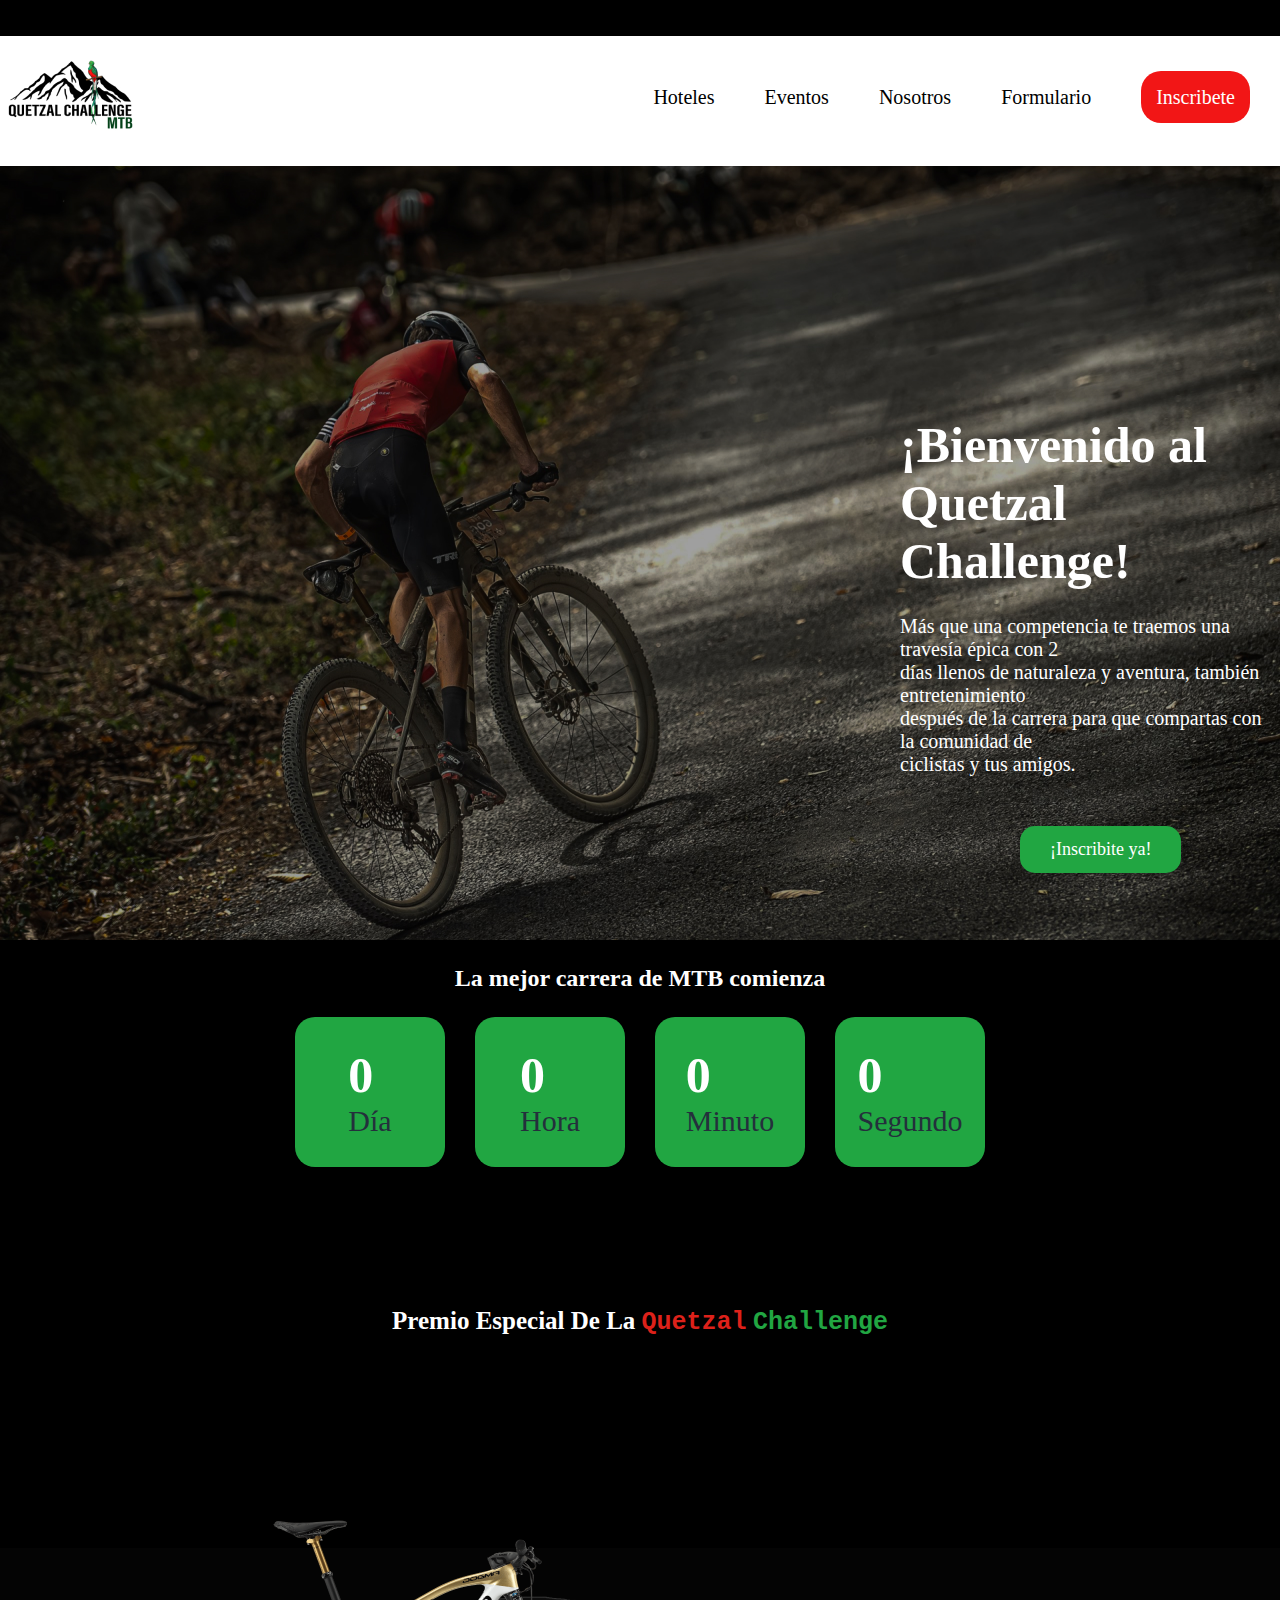
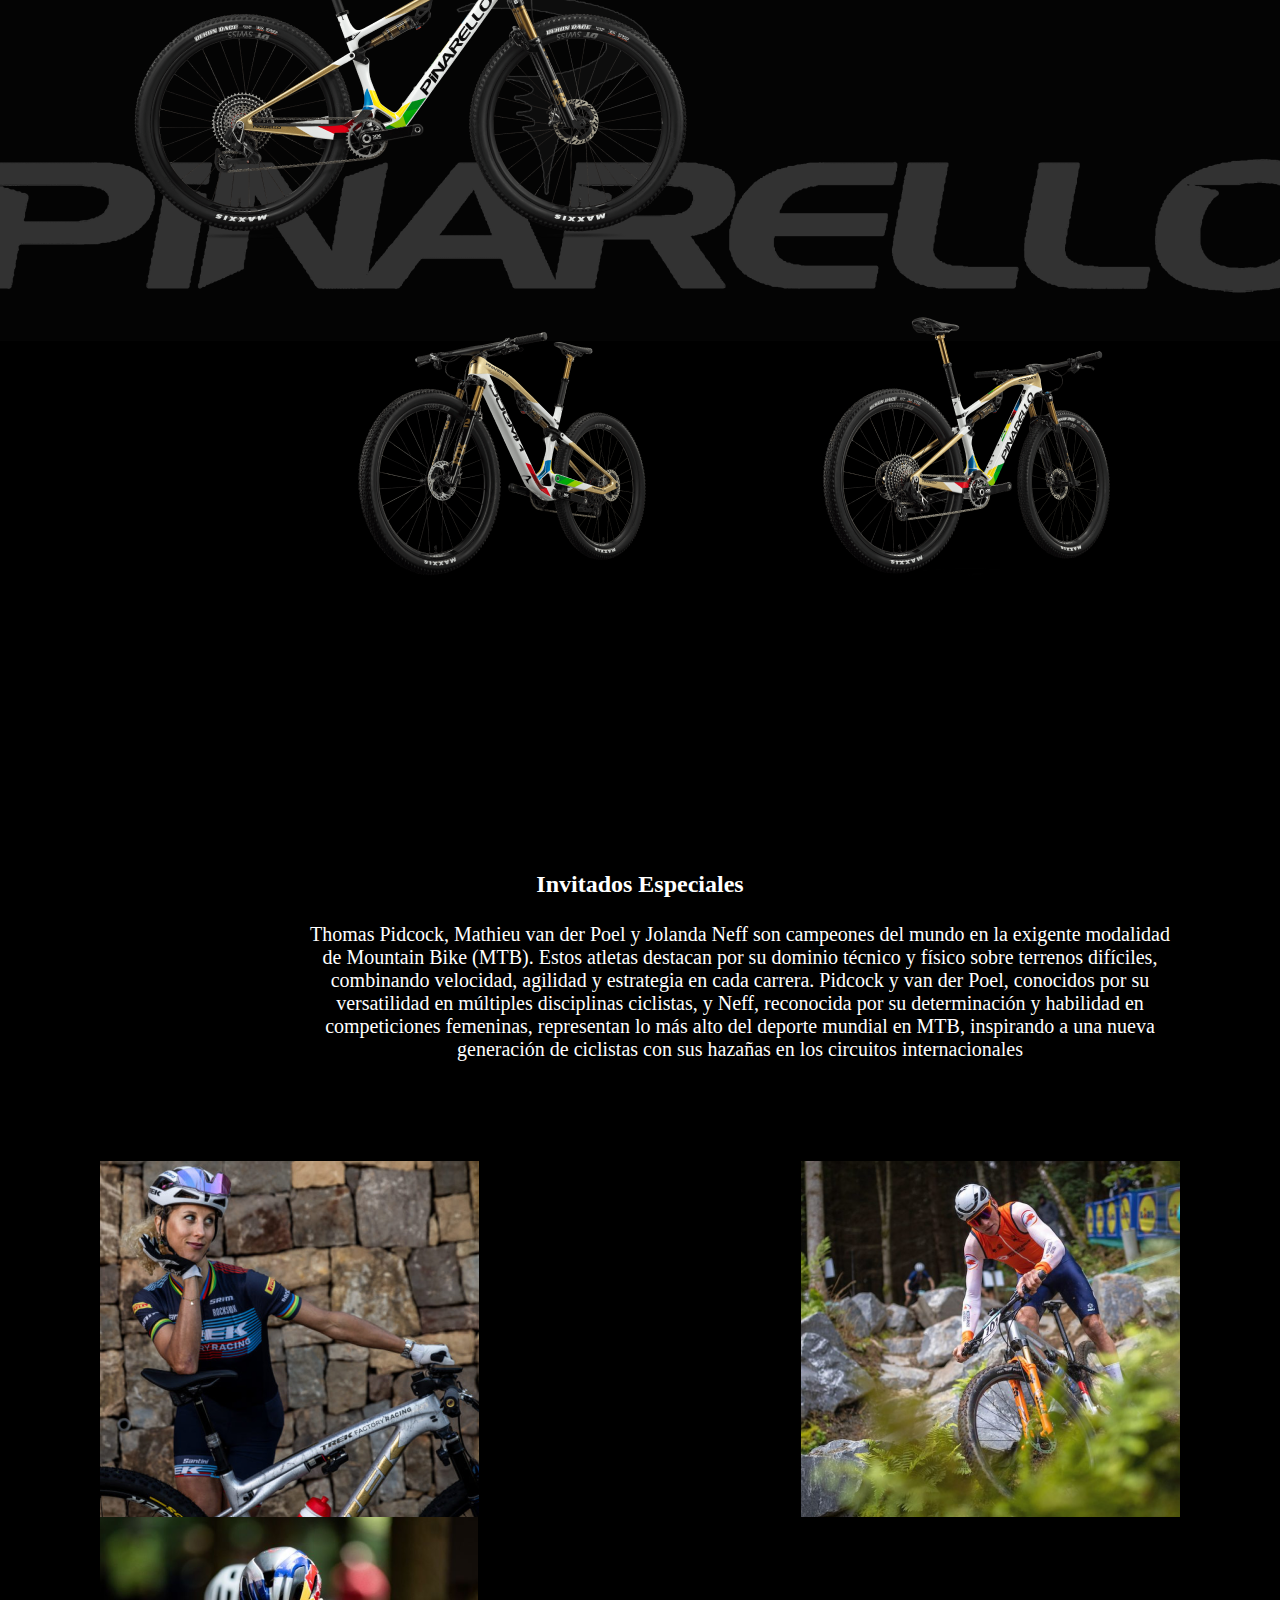
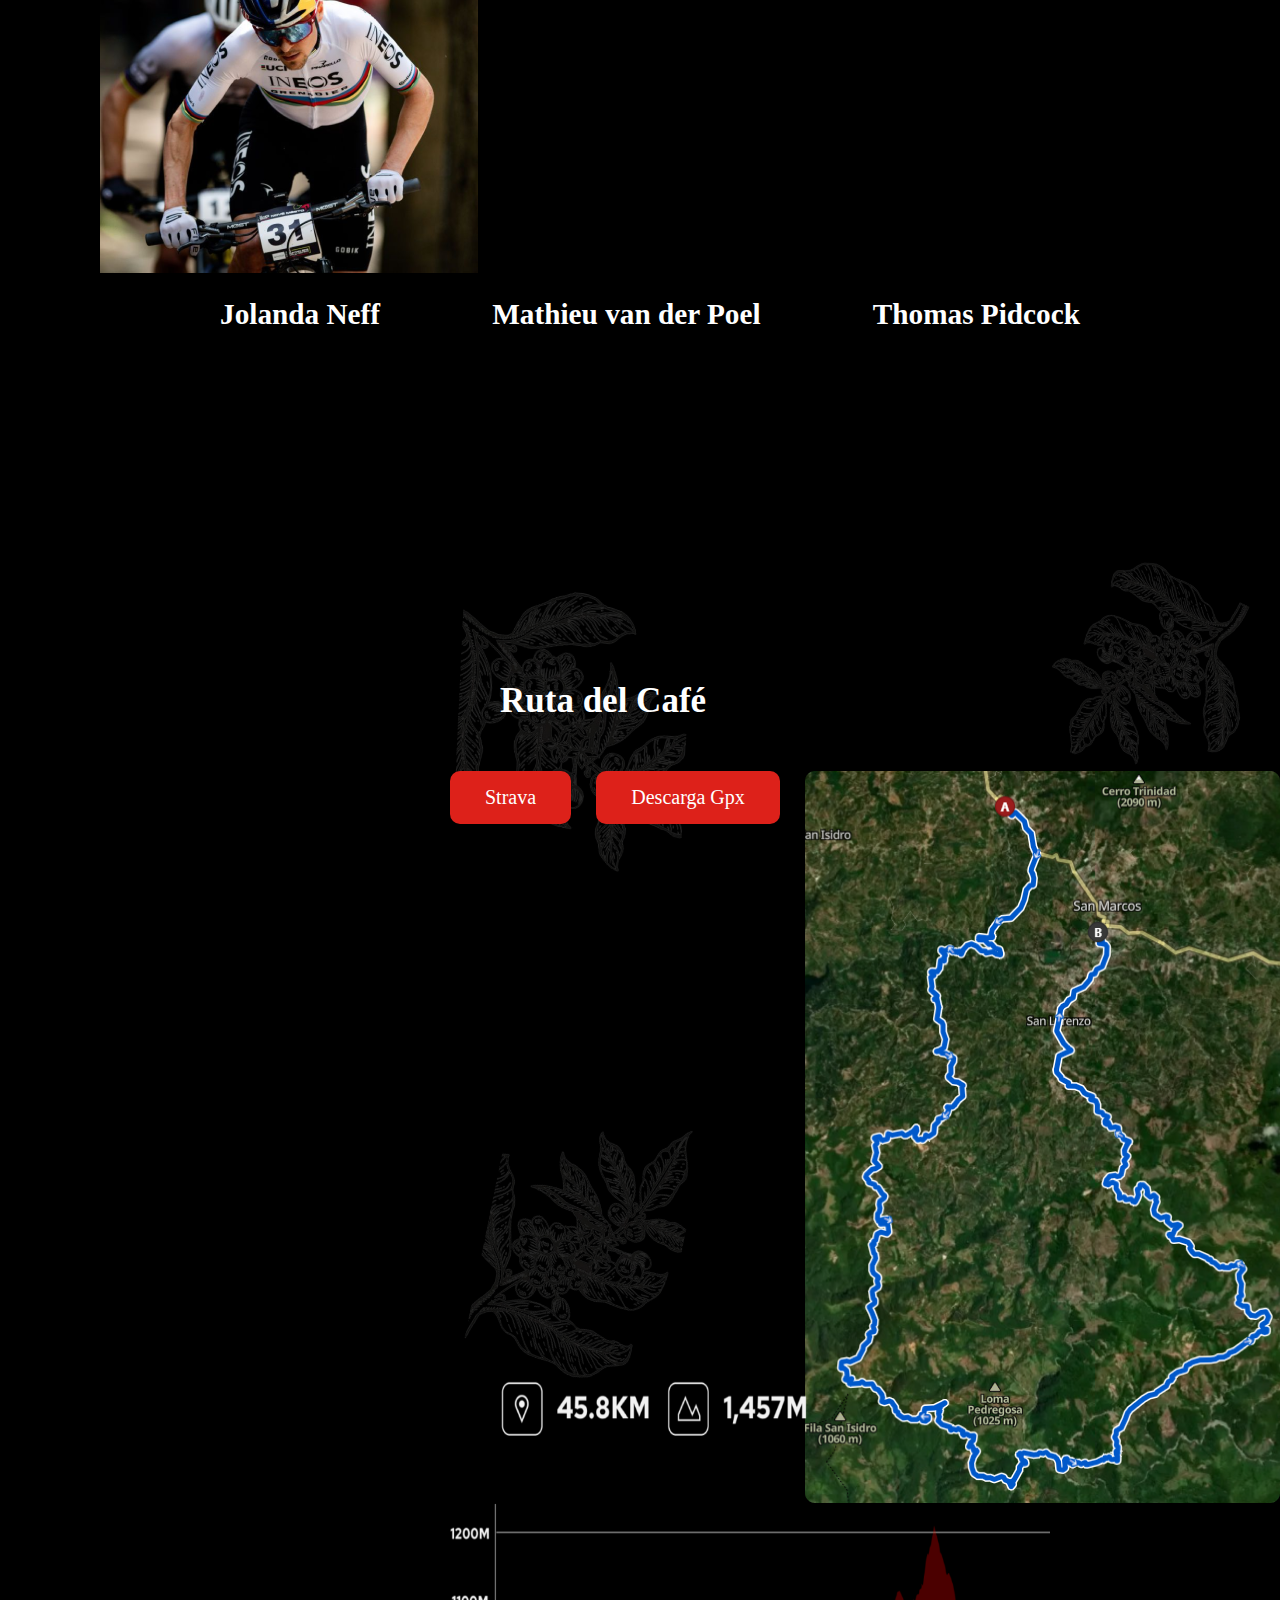
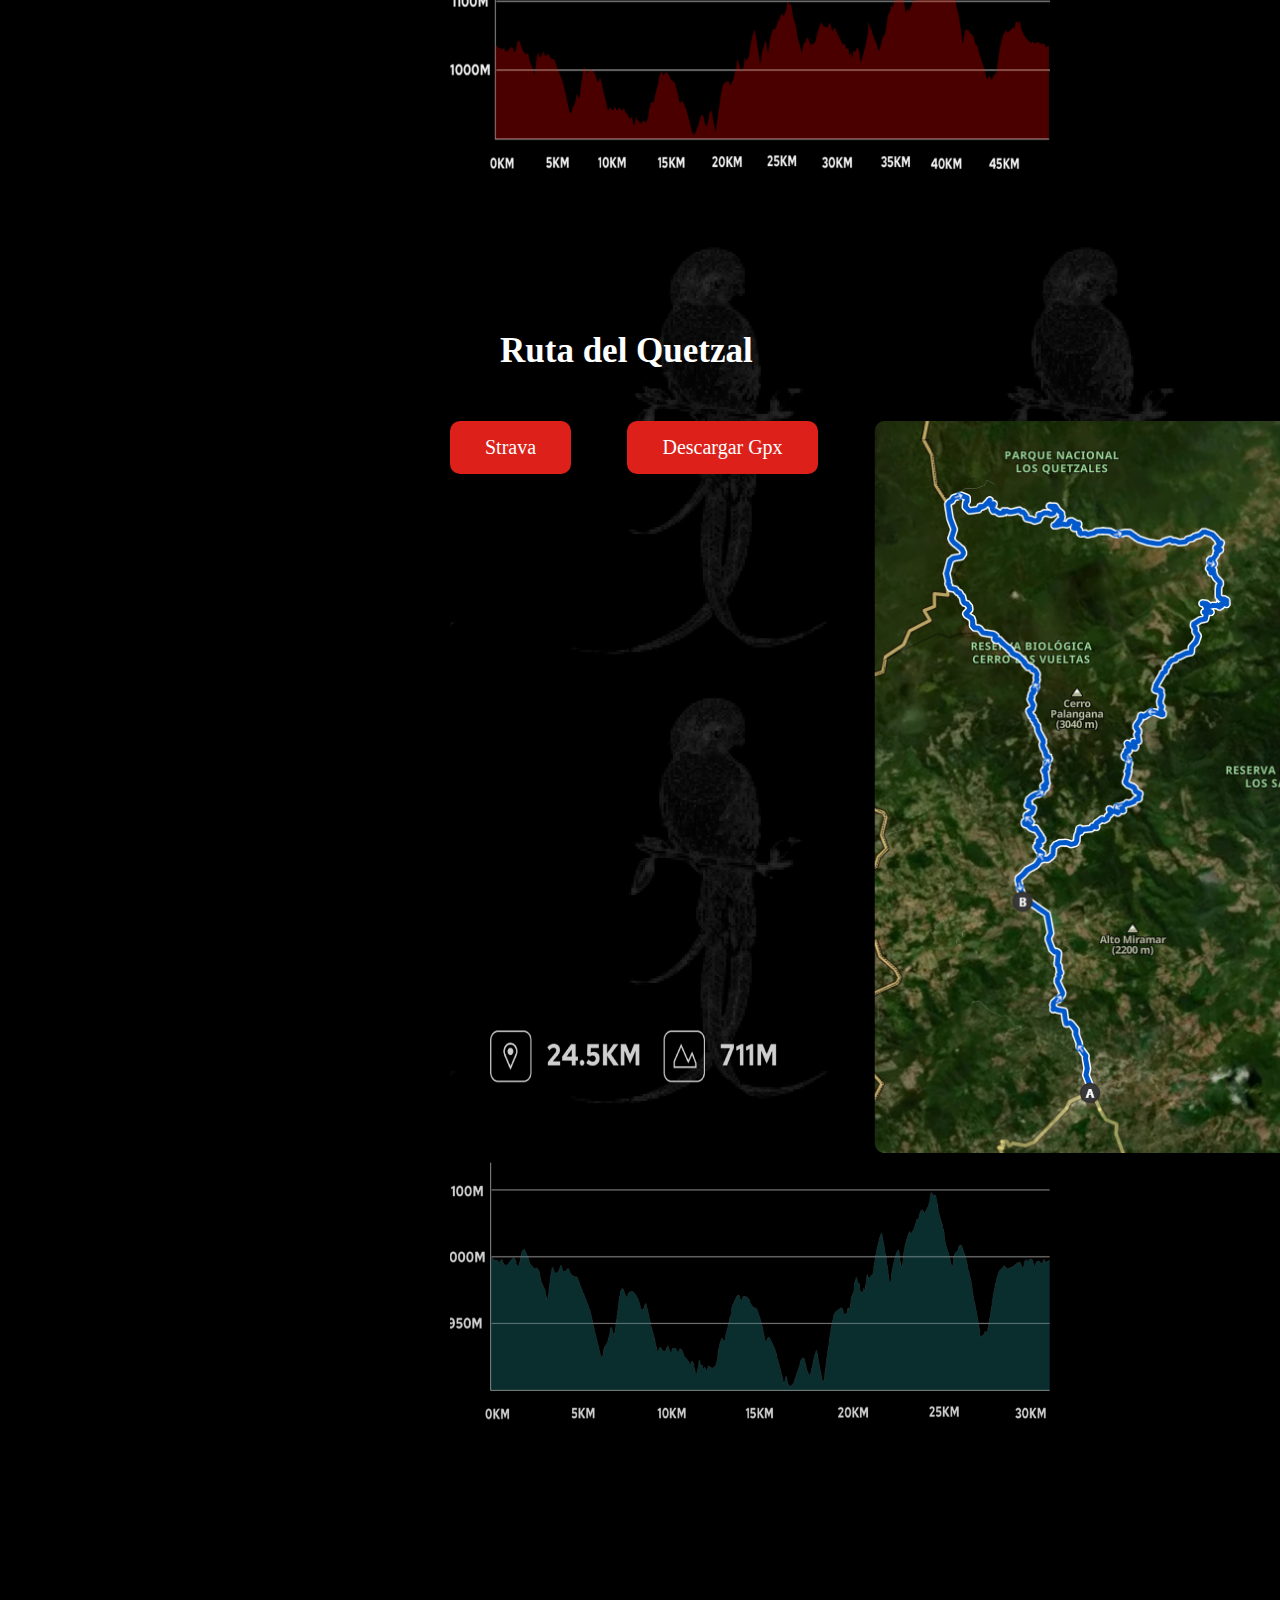
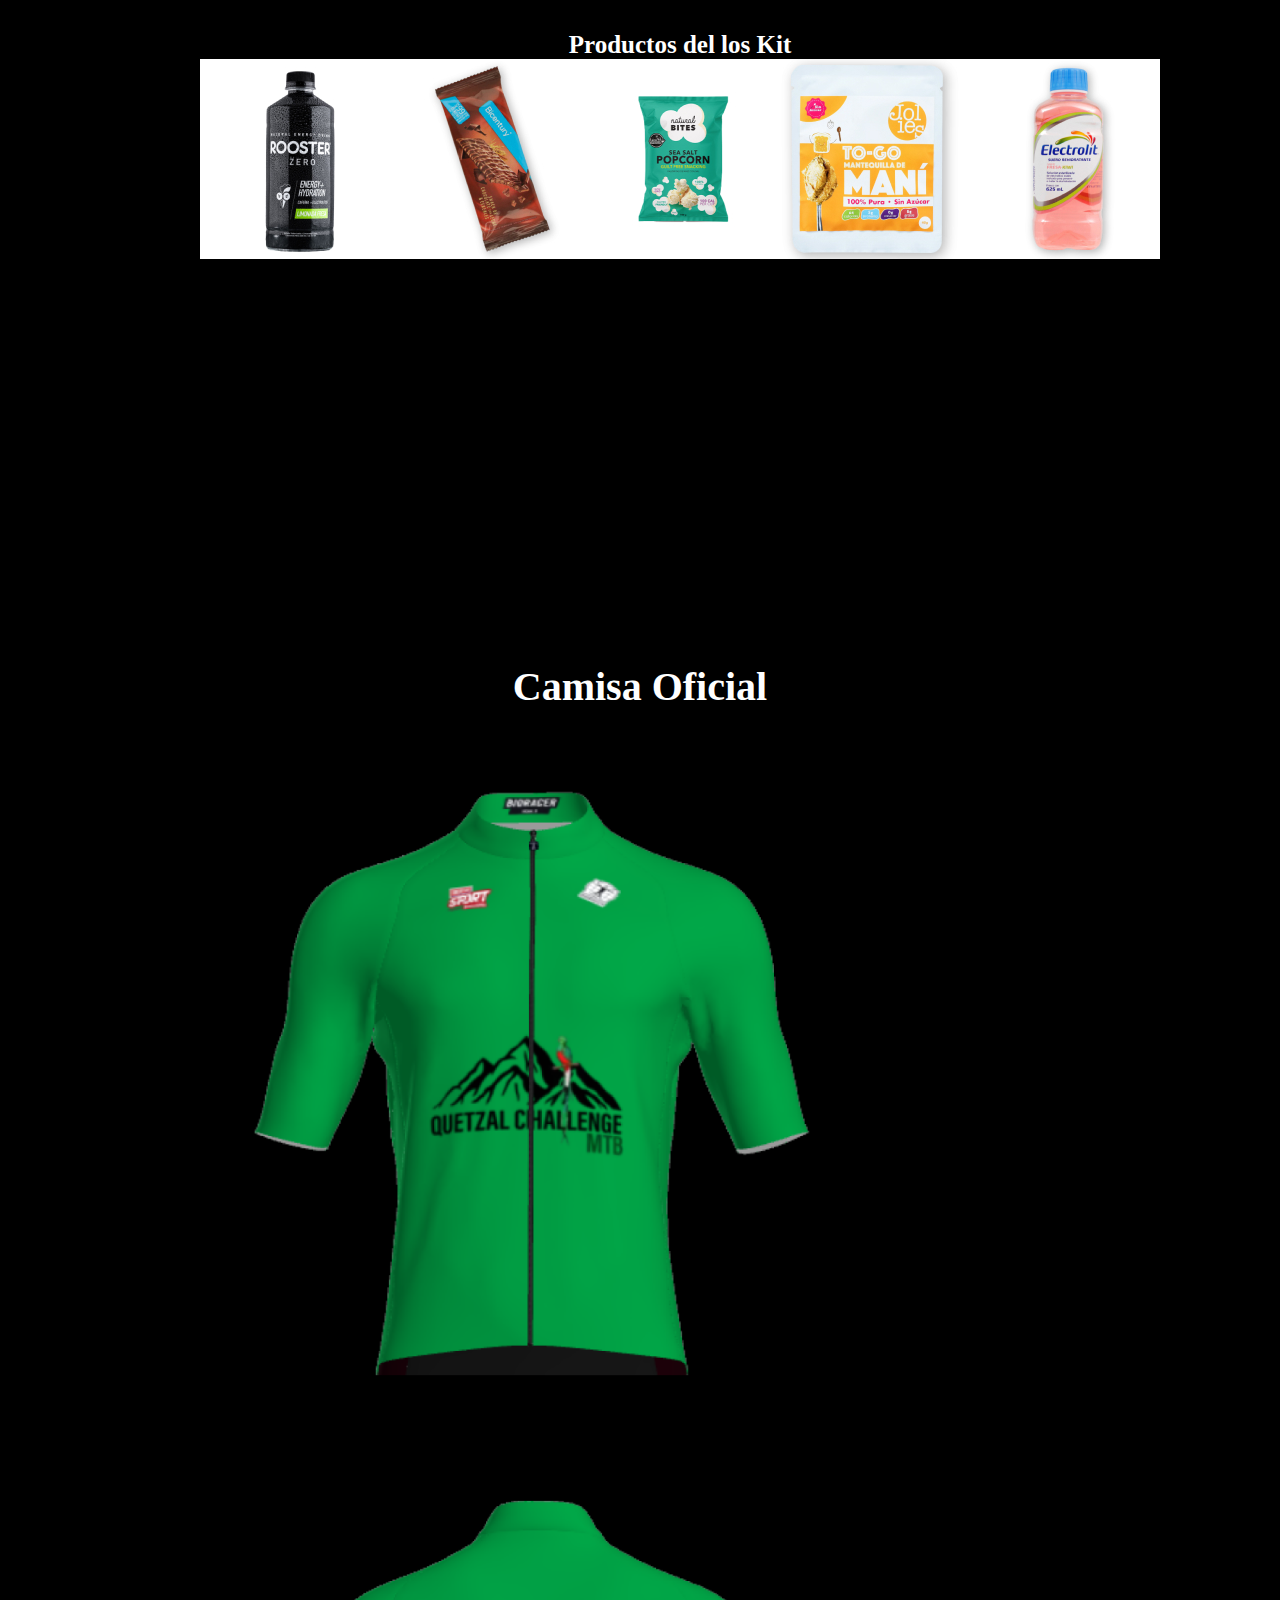
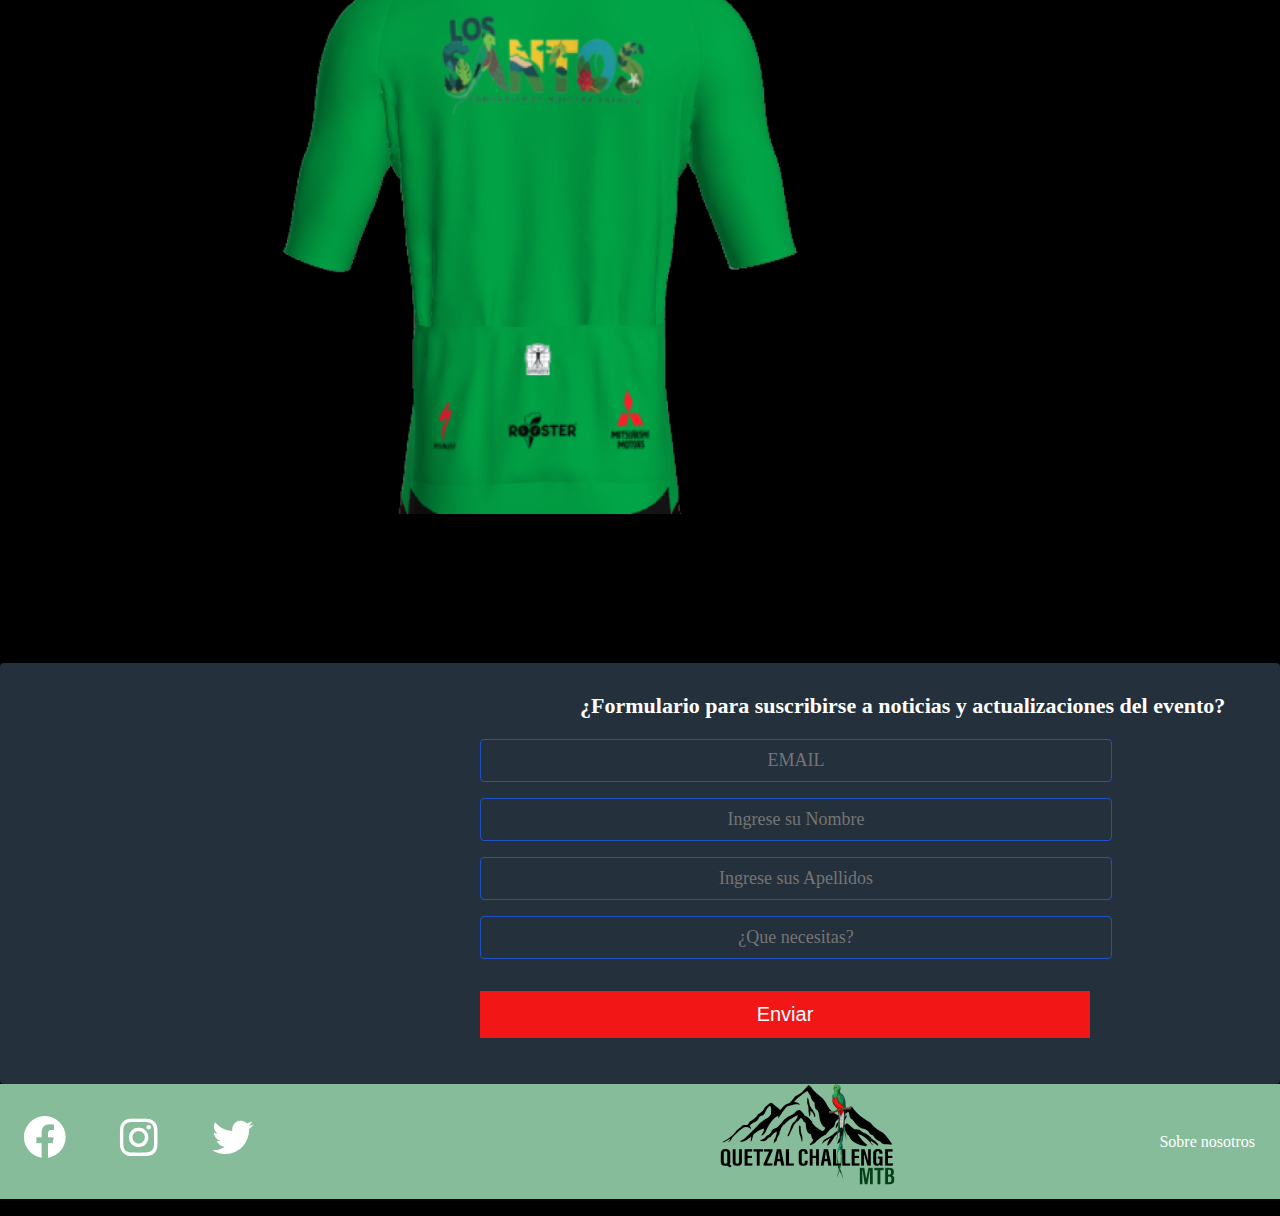
==== commit 24779293: "Add files via upload" ====
--- a/index.html
+++ b/index.html
@@ -9,20 +9,11 @@
 </head>
 <body class="hidden">
 
-    <div class="centrado" id="onload">
-        <div class="lds-spinner">
-            <div></div>
-            <div></div>
-            <div></div>
-            <div></div>
-            <div></div>
-            <div></div>
-            <div></div>
-            <div></div>
-            <div></div>
-            <div></div>
-            <div></div>
-            <div></div>
+    <div class="loading" id="loading">
+        <div class="percent">100%</div>
+            <label class="text">Completed!</label>
+        <div class="progress-bar">
+            <div class="progress"></div>
         </div>
     </div>
     
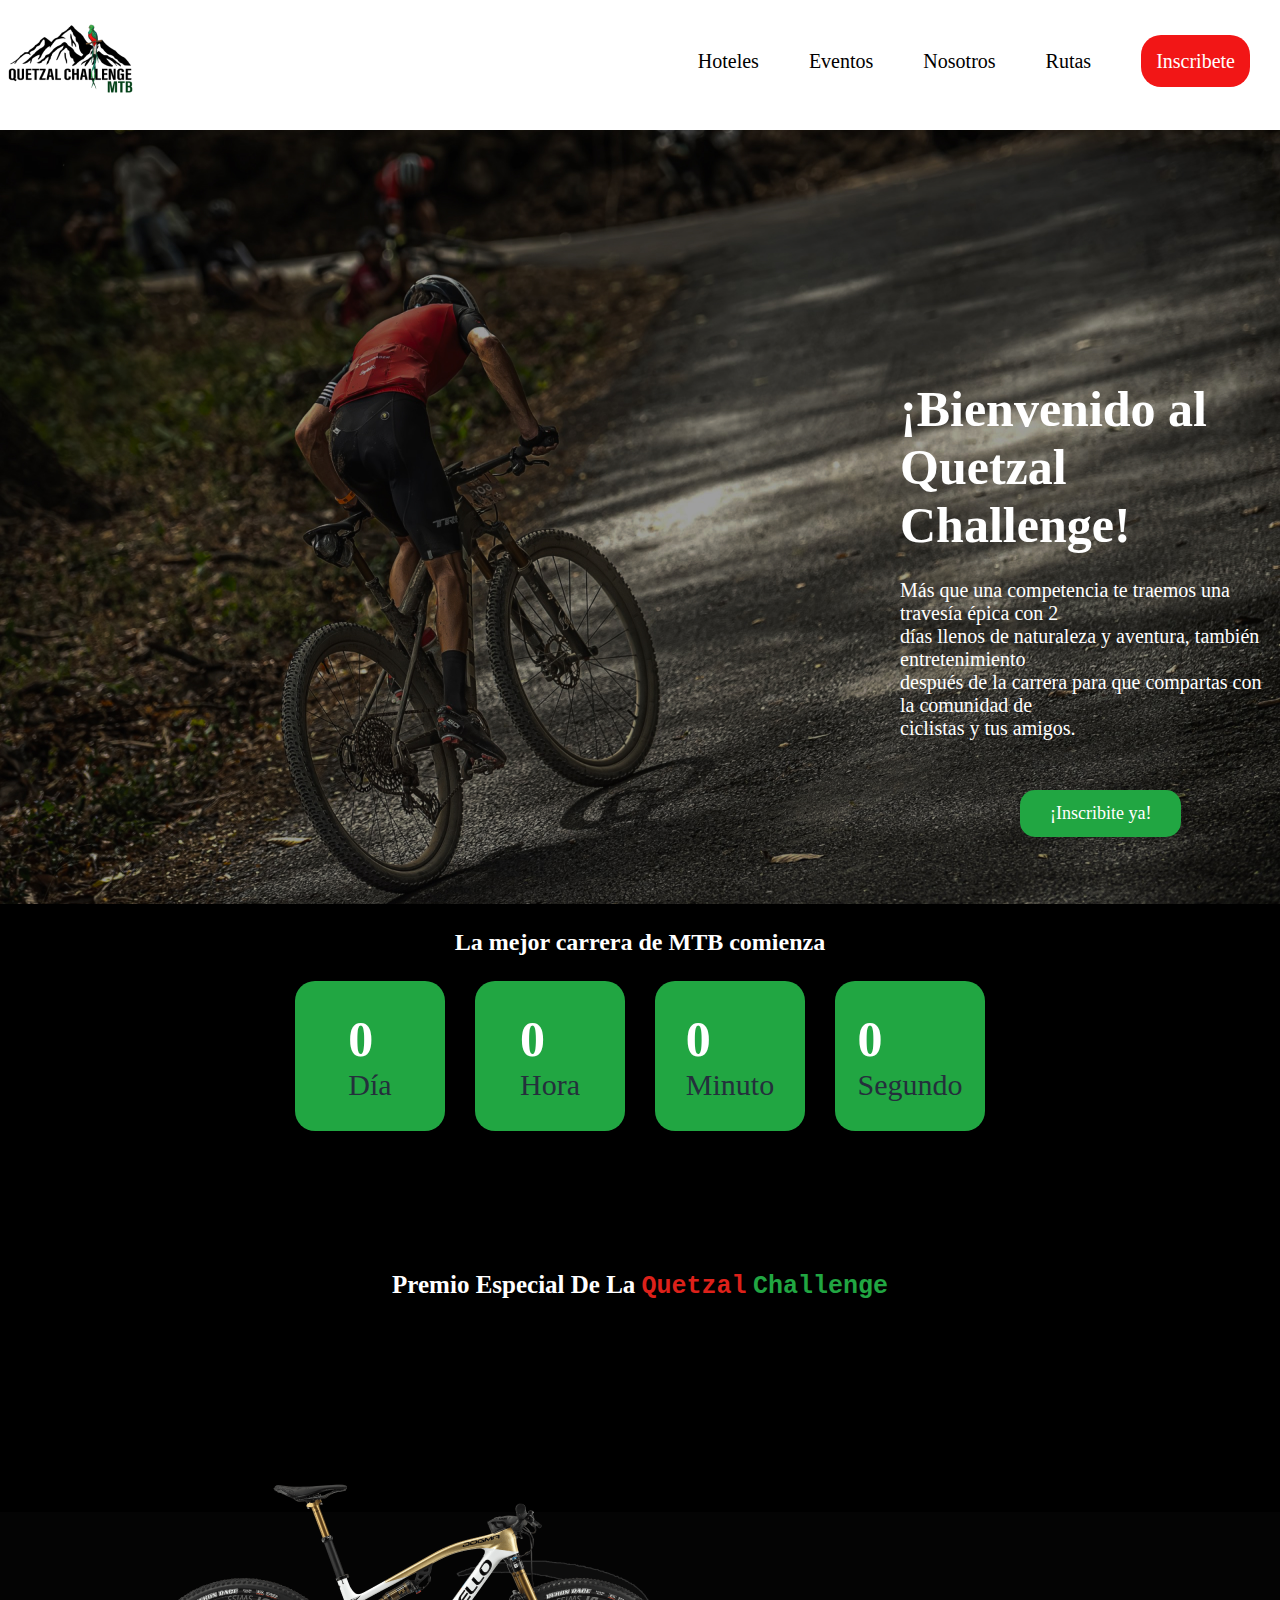
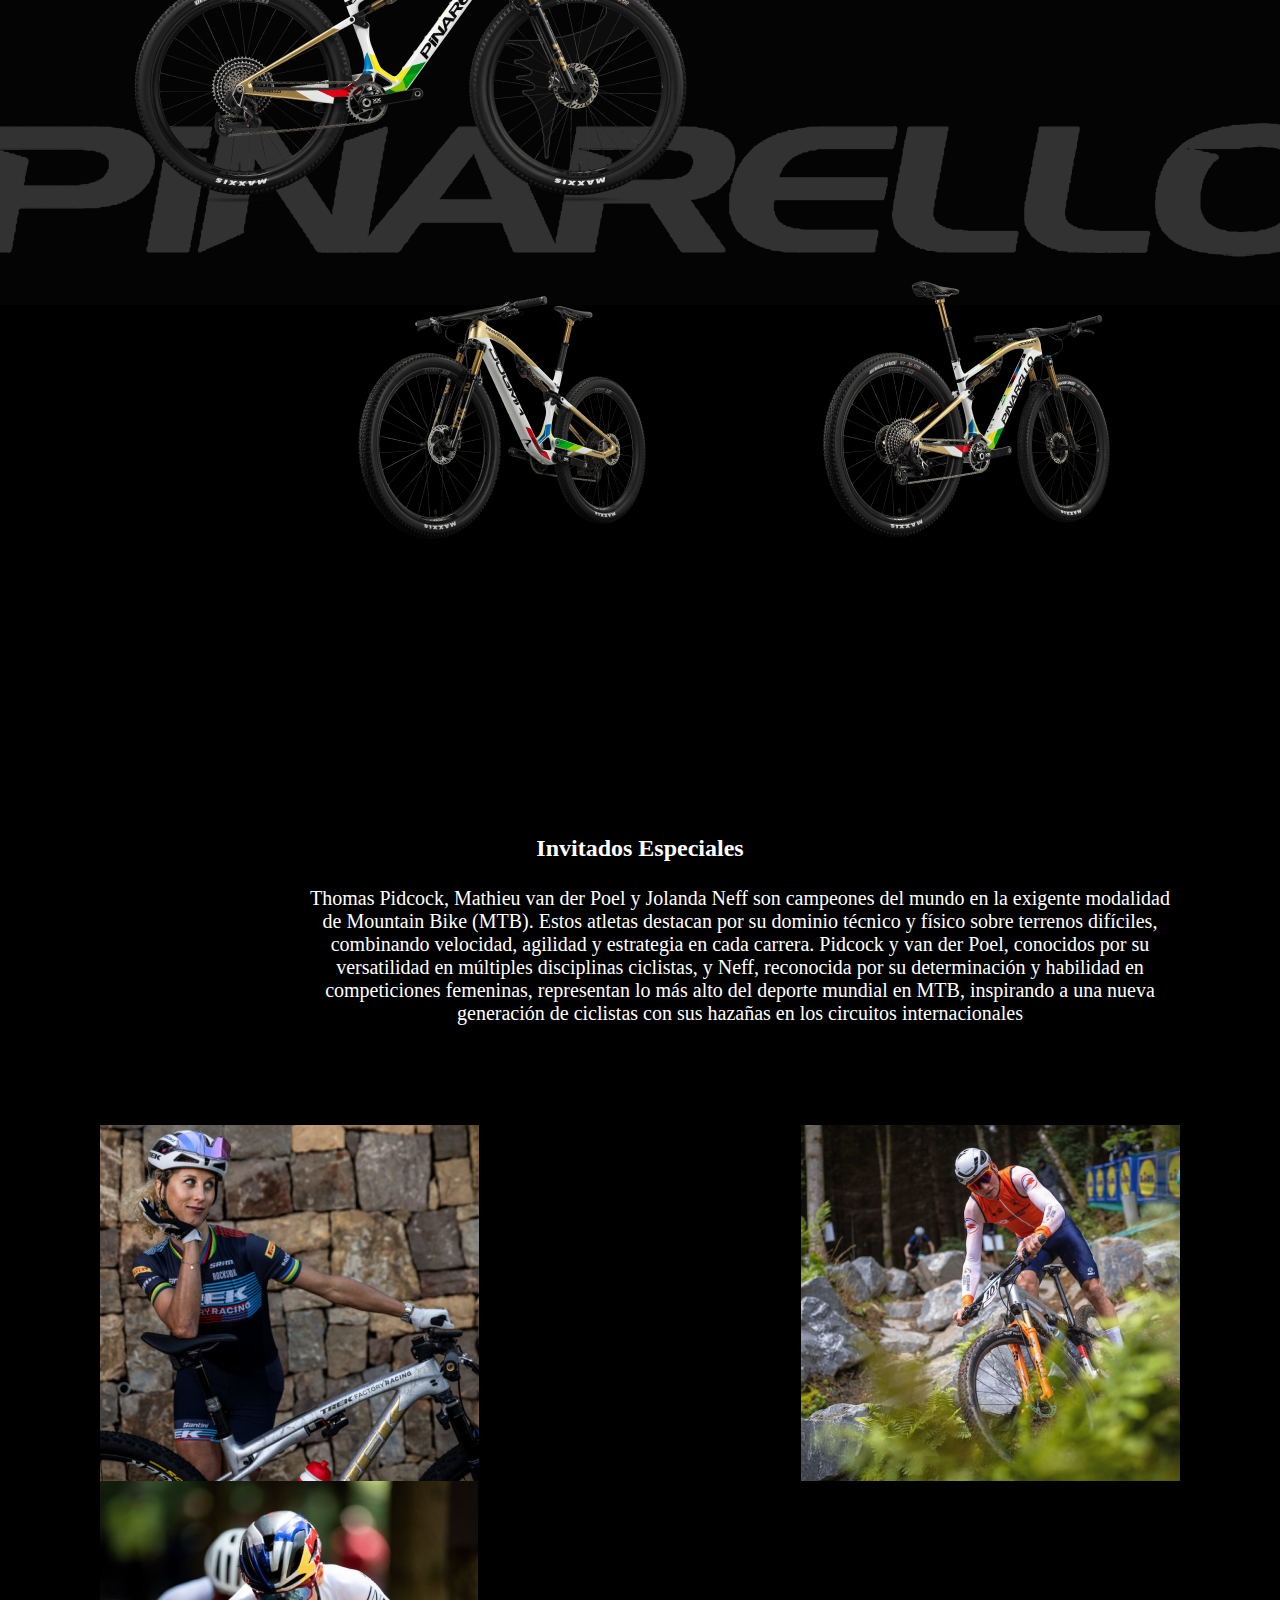
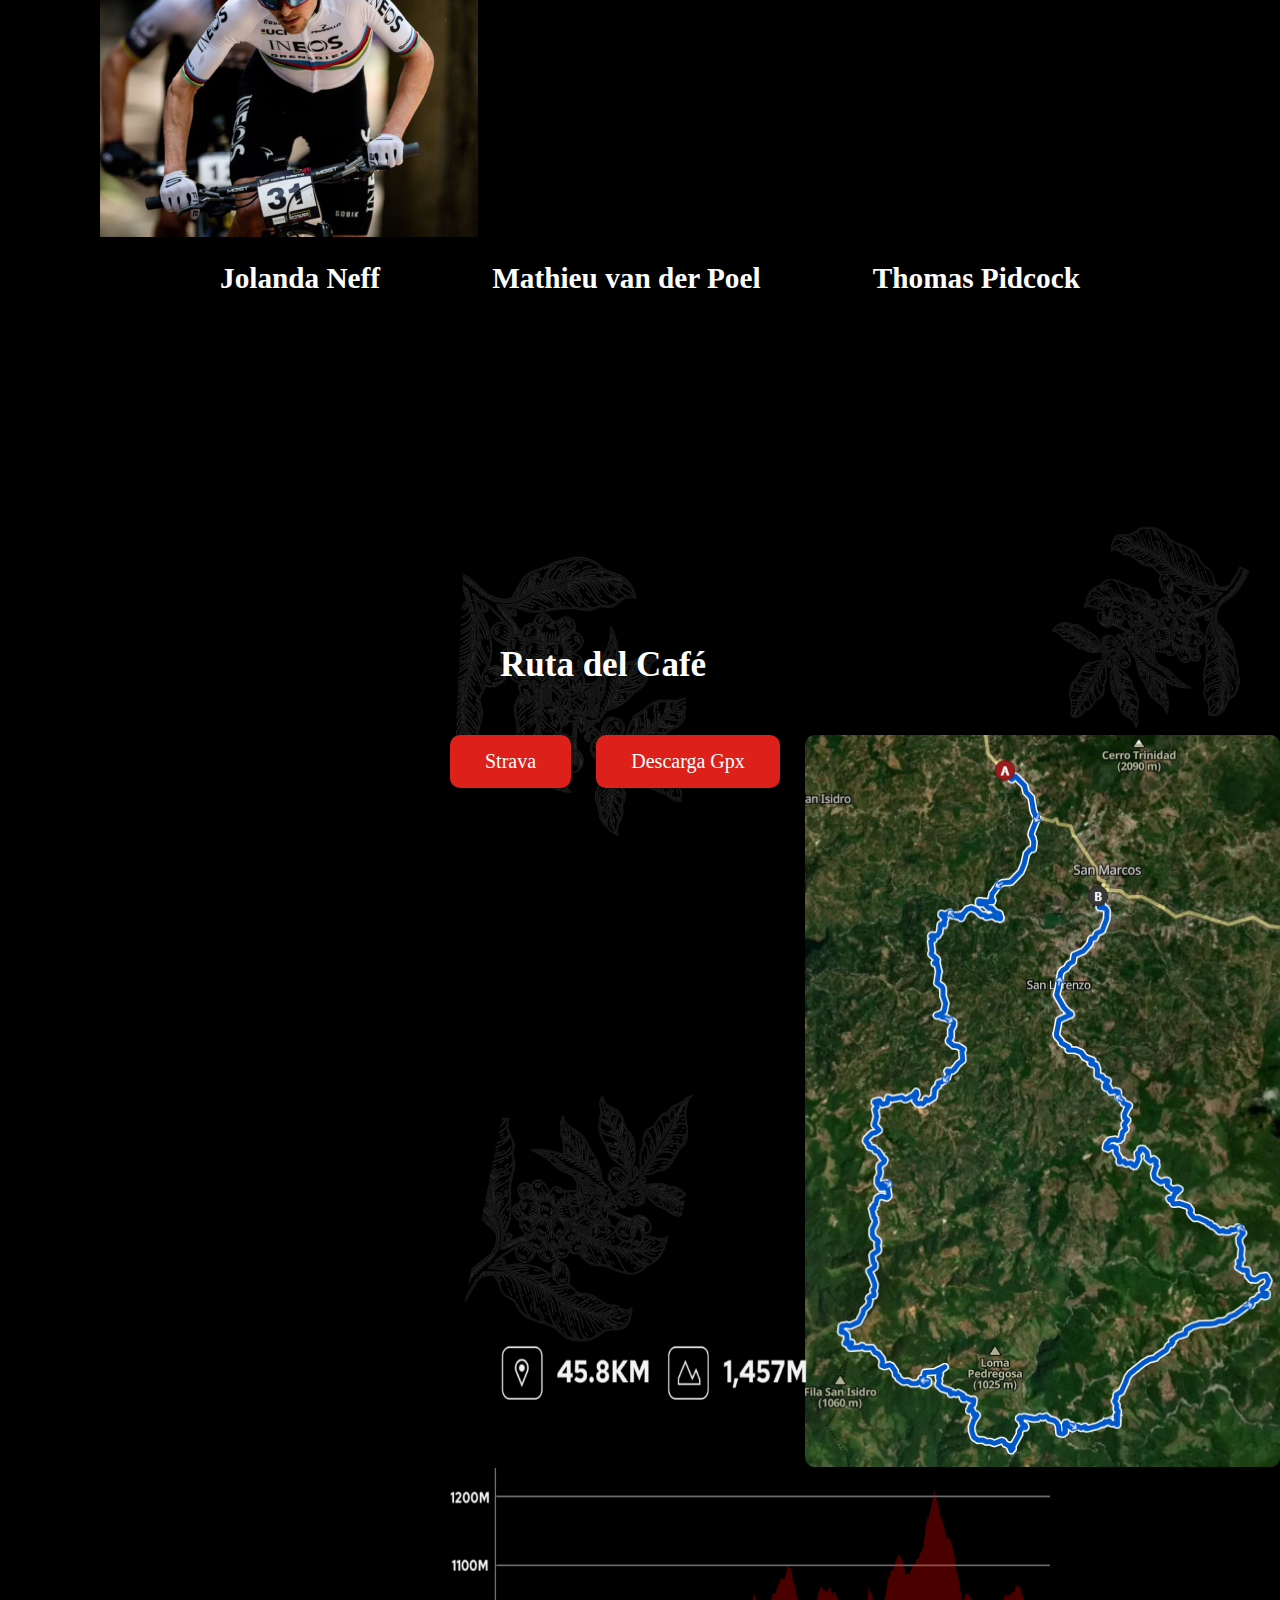
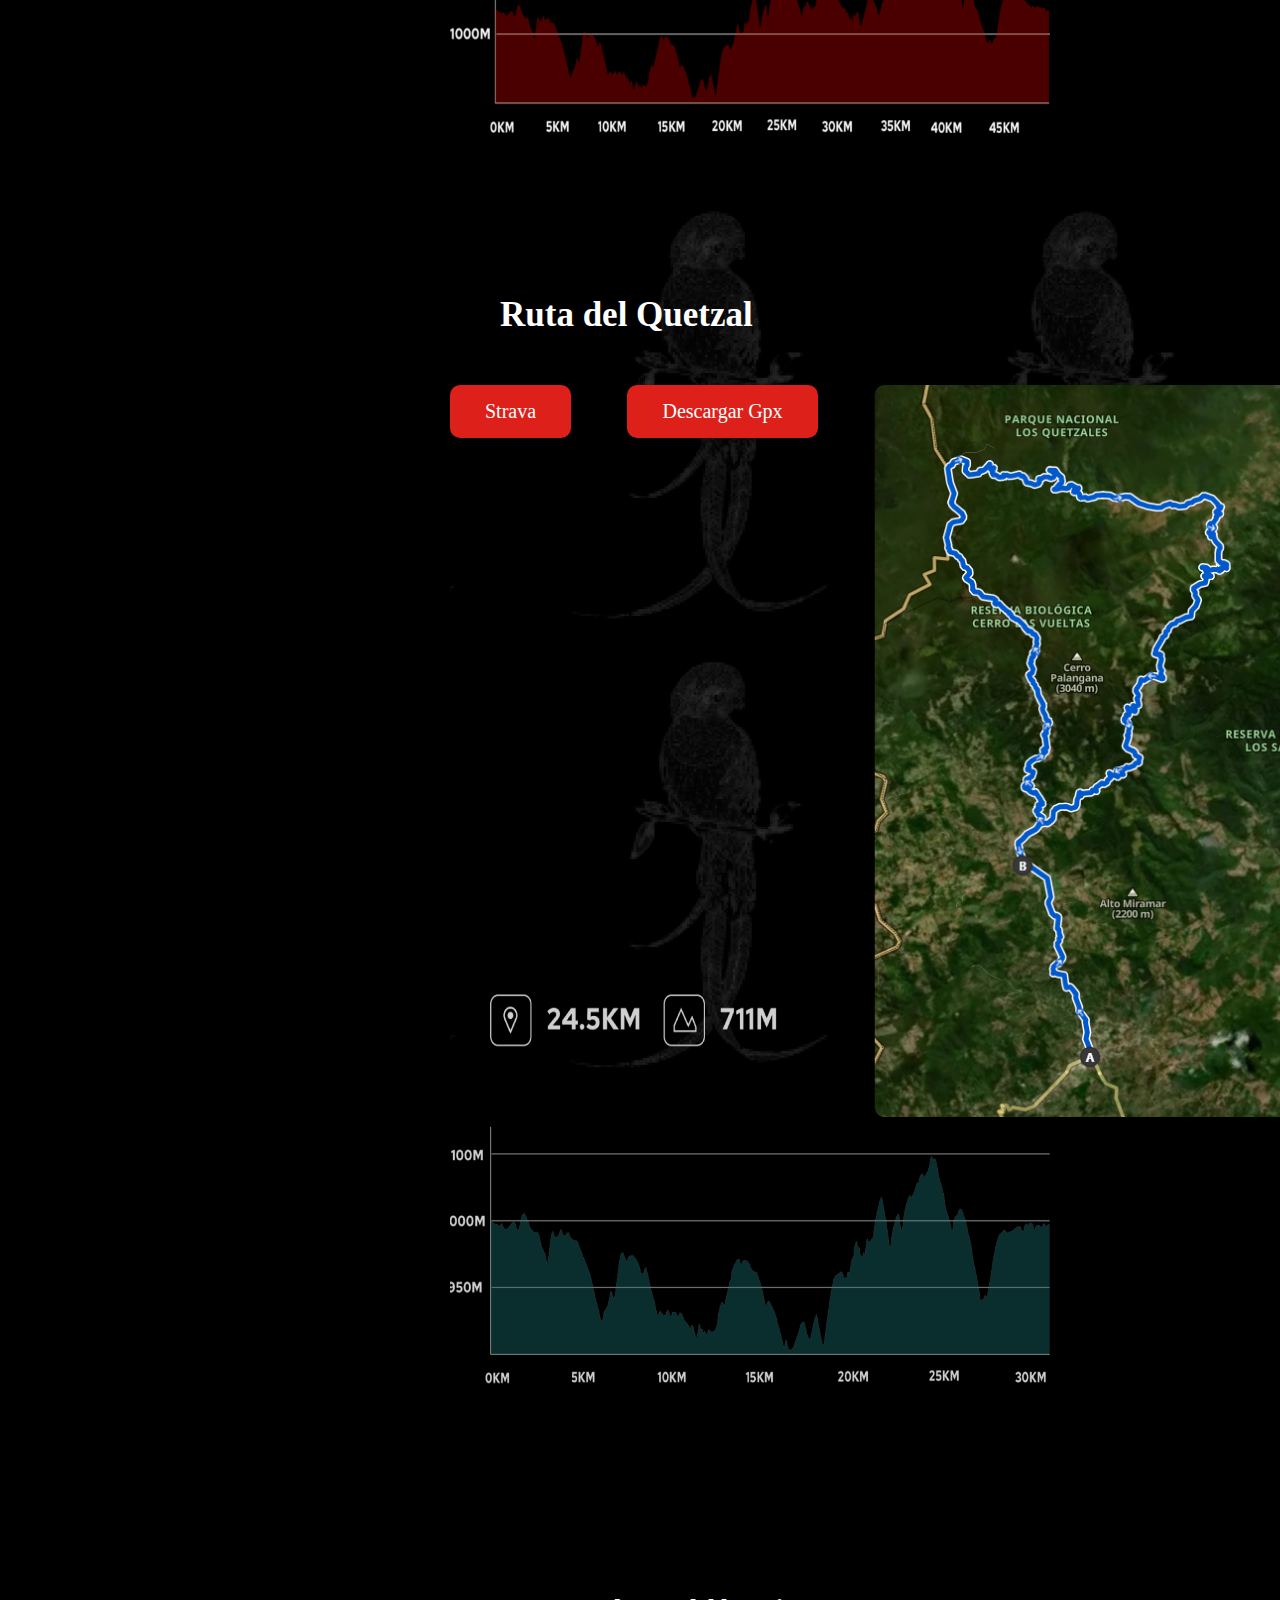
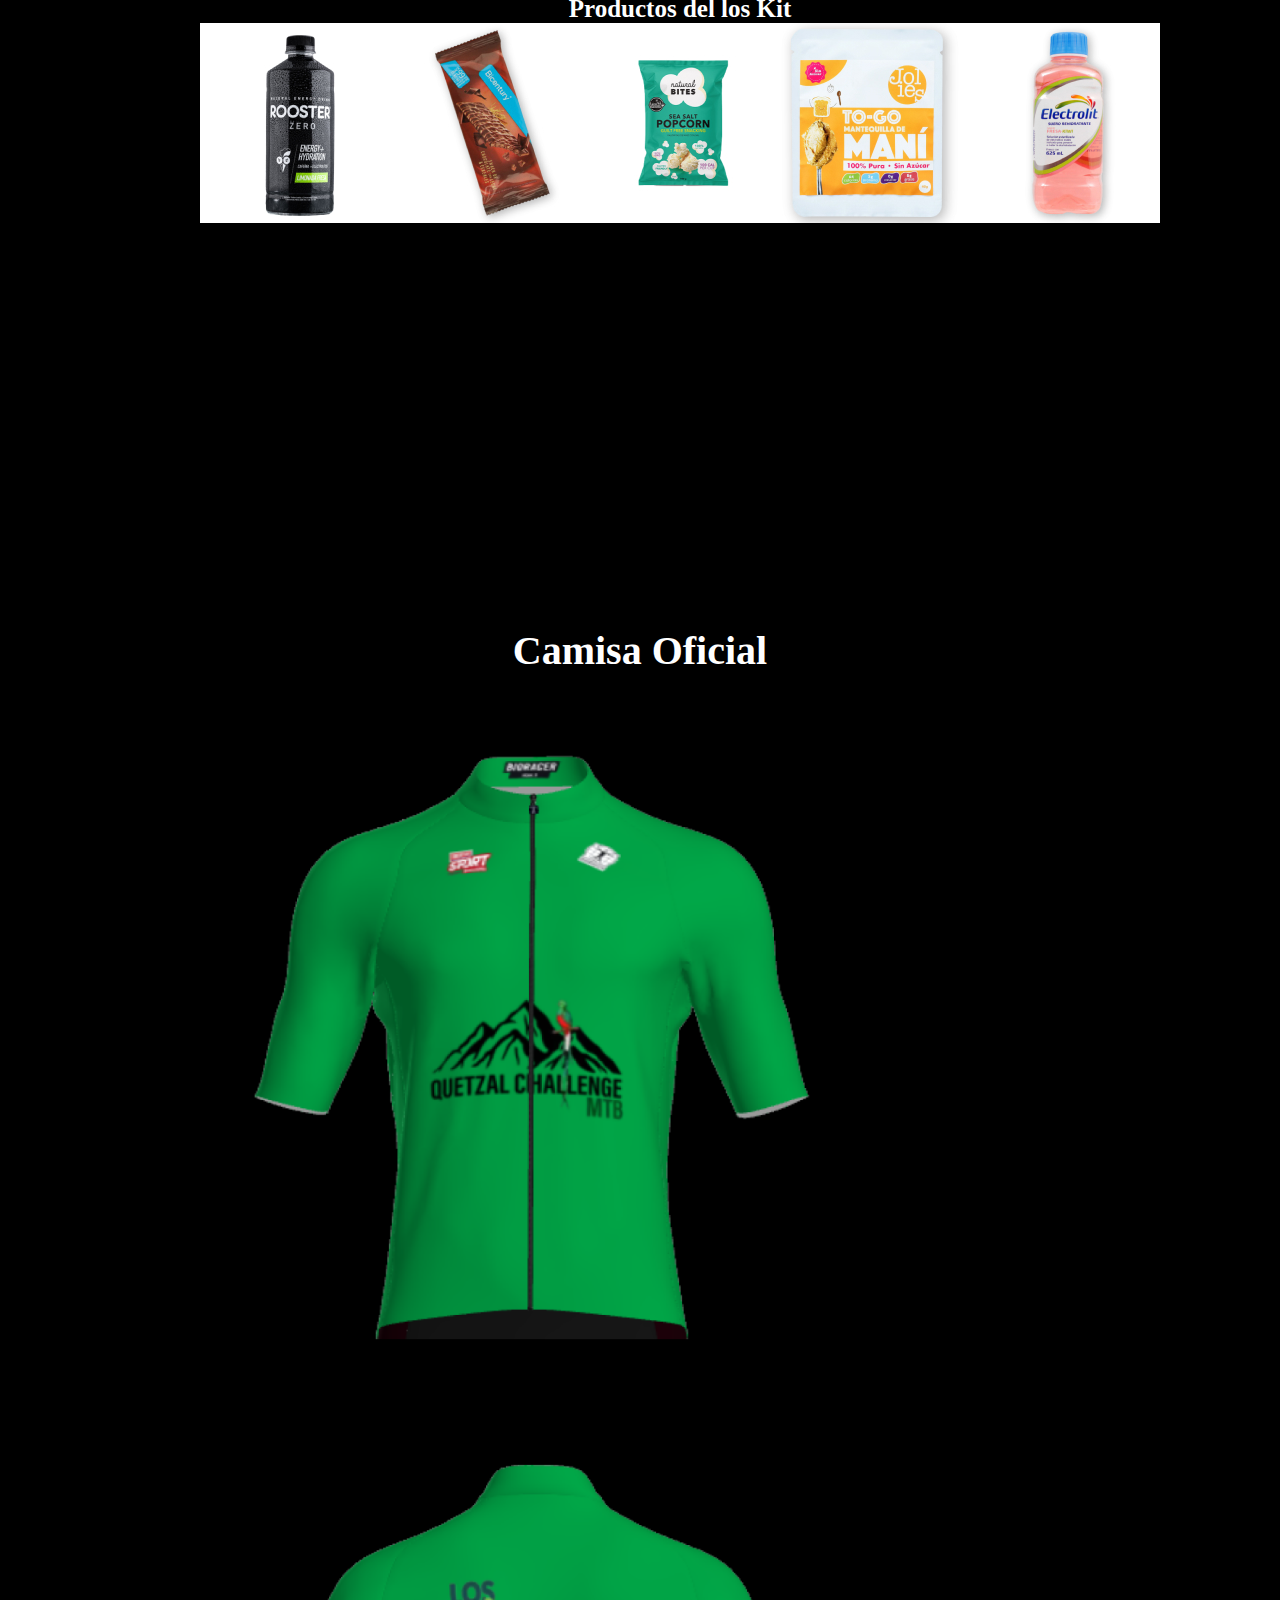
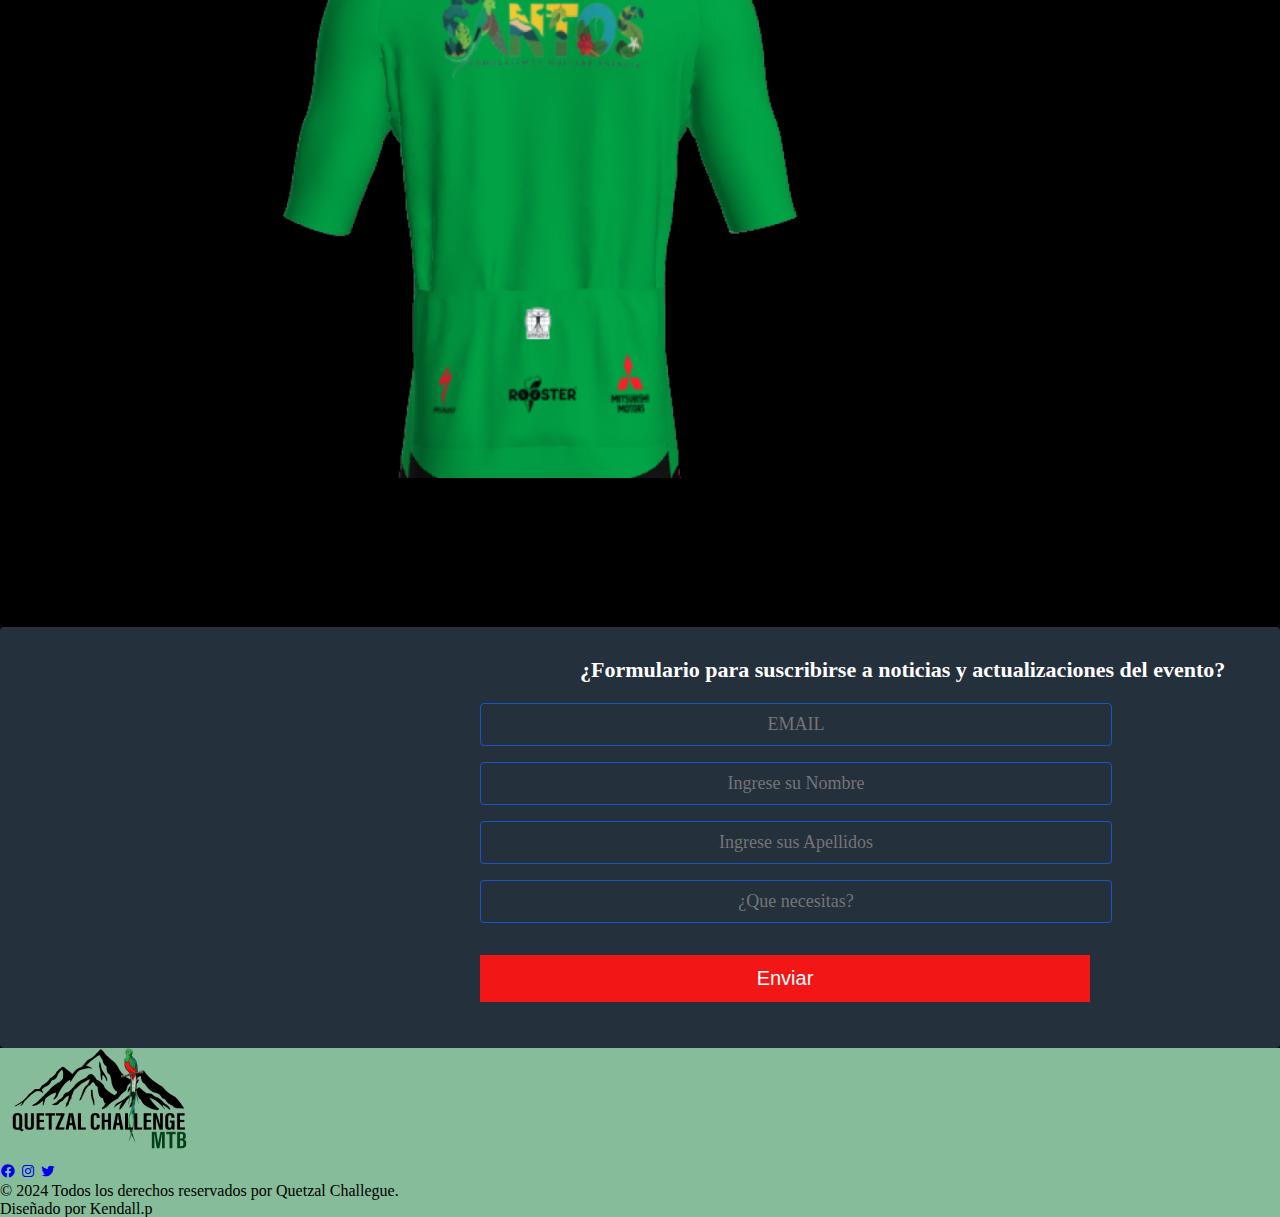
==== commit 6d0bdc43: "Add files via upload" ====
--- a/index.html
+++ b/index.html
@@ -7,16 +7,7 @@
     <link rel="stylesheet" href="/css/style.css">
     <link href='https://unpkg.com/boxicons@2.1.4/css/boxicons.min.css' rel='stylesheet'>
 </head>
-<body class="hidden">
-
-    <div class="loading" id="loading">
-        <div class="percent">100%</div>
-            <label class="text">Completed!</label>
-        <div class="progress-bar">
-            <div class="progress"></div>
-        </div>
-    </div>
-    
+<body>
 
     <header>
 
@@ -34,9 +25,9 @@
                 <nav class="navbar">
                     <ul>
                         <li><a href="Hoteles .html">Hoteles</a></li>
-                        <li><a href="/EVENTOS.html">Eventos</a></li>
-                        <li><a href="#">Nosotros</a></li>
-                        <li><a href="#">Formulario</a</li>
+                        <li><a href="EVENTOS.html">Eventos</a></li>
+                        <li><a href="nosotros.html">Nosotros</a></li>
+                        <li><a href="#">Rutas</a</li>
                         <li><a href="#" class="btn-barra">Inscribete</a></li>
                     </ul>
                 </nav>
@@ -197,6 +188,7 @@
             <div class="slidee">
                 <img src="/imgbanner/carrucel/.jpg" alt="">
             </div>
+
         </div>
     </div>
 
@@ -234,22 +226,21 @@
 
 
 
-
-        <footer >
-            <div class="redes-sociales">
-                <a href="#" class="face"><i class='bx bxl-facebook-circle' ></i></a>
-                <a href="#"><i class='bx bxl-instagram' ></i></a>
-                <a href="#"><i class='bx bxl-twitter' ></i></a>
-            </div>
-            <div class="logof">
-                <a href="index.html">
-                    <img src="imgbanner/logofooter.png" alt="Logo de la página">
-                </a>
-            </div>
-            <div class="opciones">
-                <a href="#">Sobre nosotros</a>
-            </div>
-        </footer>
+        <!-- Footer -->
+    <footer>
+        <div class="footer-content">
+            <a href="index.html"><img src="imgbanner/logofooter.png" alt="Logo" class="footer-logo"></a>
+            <div class="social-links">
+                <a href="#" class="social-icon"><i class='bx bxl-facebook-circle' ></i></a>
+                <a href="#" class="social-icon"><i class='bx bxl-instagram' ></i></a>
+                <a href="#" class="social-icon"><i class='bx bxl-twitter' ></i></a>
+            </div>
+            <p class="copyright">© 2024 Todos los derechos reservados por Quetzal Challegue. <br>
+                Diseñado por Kendall.p</p>
+        </div>
+    </footer>
+
+
 
 
 
@@ -278,7 +269,7 @@
 </script>
 
 
-/*script contador*/
+
 <script src="/js/querycontador.js"></script>
 <script src="/js/caracteriticascontador.js"></script>
 </body>
--- a/css/style.css
+++ b/css/style.css
@@ -10,105 +10,6 @@
 body{
     background-color: black;
 }
-
-.centrado{
-    height: 100vh;
-    display: flex;
-    background-color: #fff;
-    justify-content: center;
-    align-items: center;
-}
-
-
-
-.lds-spinner {
-    /* change color here */
-    color: #dd211a;
-}
-    .lds-spinner,
-    .lds-spinner div,
-    .lds-spinner div:after {
-    box-sizing: border-box;
-}
-.lds-spinner {
-    color: currentColor;
-    display: inline-block;
-    position: relative;
-    width: 80px;
-    height: 80px;
-}
-.lds-spinner div {
-    transform-origin: 40px 40px;
-    animation: lds-spinner 1.2s linear infinite;
-}
-.lds-spinner div:after {
-    content: " ";
-    display: block;
-    position: absolute;
-    top: 3.2px;
-    left: 36.8px;
-    width: 6.4px;
-    height: 17.6px;
-    border-radius: 20%;
-    background: currentColor;
-}
-.lds-spinner div:nth-child(1) {
-    transform: rotate(0deg);
-    animation-delay: -1.1s;
-}
-.lds-spinner div:nth-child(2) {
-    transform: rotate(30deg);
-    animation-delay: -1s;
-  }
-  .lds-spinner div:nth-child(3) {
-    transform: rotate(60deg);
-    animation-delay: -0.9s;
-  }
-  .lds-spinner div:nth-child(4) {
-    transform: rotate(90deg);
-    animation-delay: -0.8s;
-  }
-  .lds-spinner div:nth-child(5) {
-    transform: rotate(120deg);
-    animation-delay: -0.7s;
-  }
-  .lds-spinner div:nth-child(6) {
-    transform: rotate(150deg);
-    animation-delay: -0.6s;
-  }
-  .lds-spinner div:nth-child(7) {
-    transform: rotate(180deg);
-    animation-delay: -0.5s;
-  }
-  .lds-spinner div:nth-child(8) {
-    transform: rotate(210deg);
-    animation-delay: -0.4s;
-  }
-  .lds-spinner div:nth-child(9) {
-    transform: rotate(240deg);
-    animation-delay: -0.3s;
-  }
-  .lds-spinner div:nth-child(10) {
-    transform: rotate(270deg);
-    animation-delay: -0.2s;
-  }
-  .lds-spinner div:nth-child(11) {
-    transform: rotate(300deg);
-    animation-delay: -0.1s;
-  }
-  .lds-spinner div:nth-child(12) {
-    transform: rotate(330deg);
-    animation-delay: 0s;
-  }
-@keyframes lds-spinner {
-  0% {
-    opacity: 1;
-  }
-  100% {
-    opacity: 0;
-  }
-}
-
 
 
 
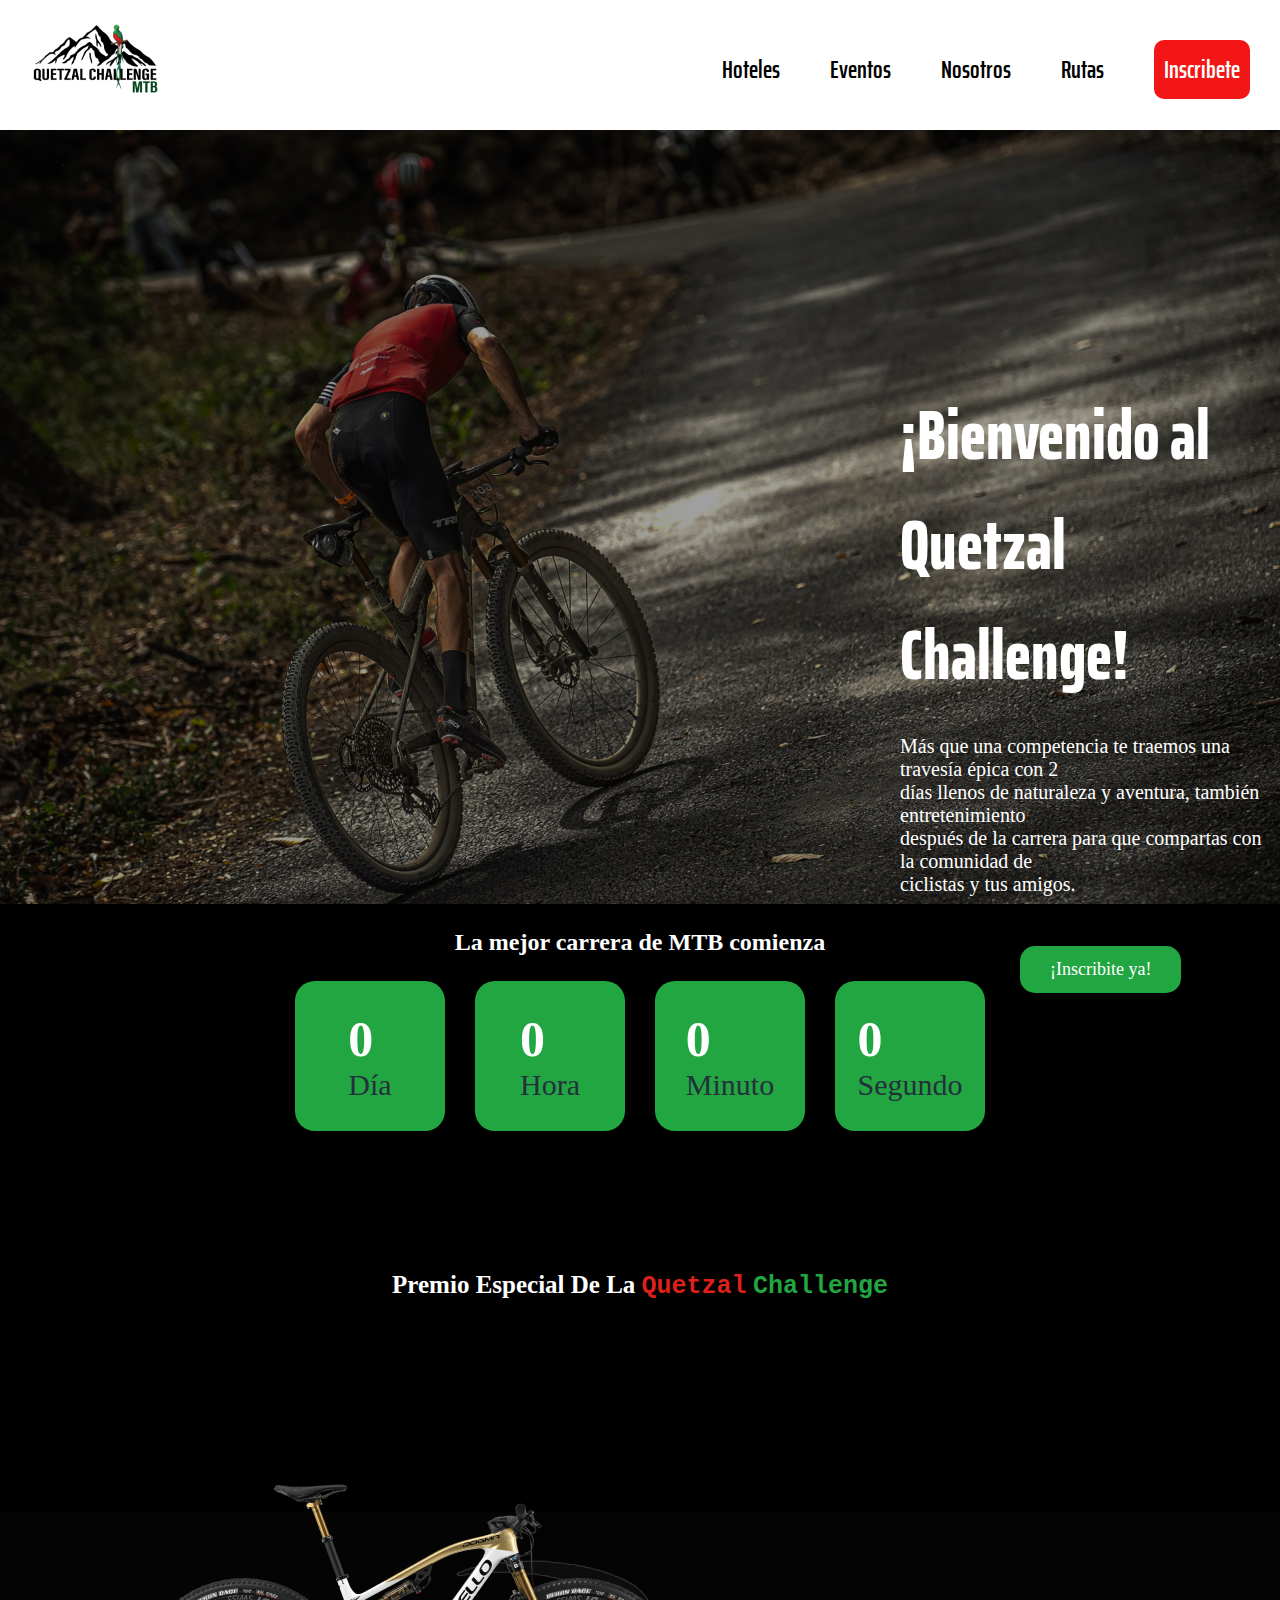
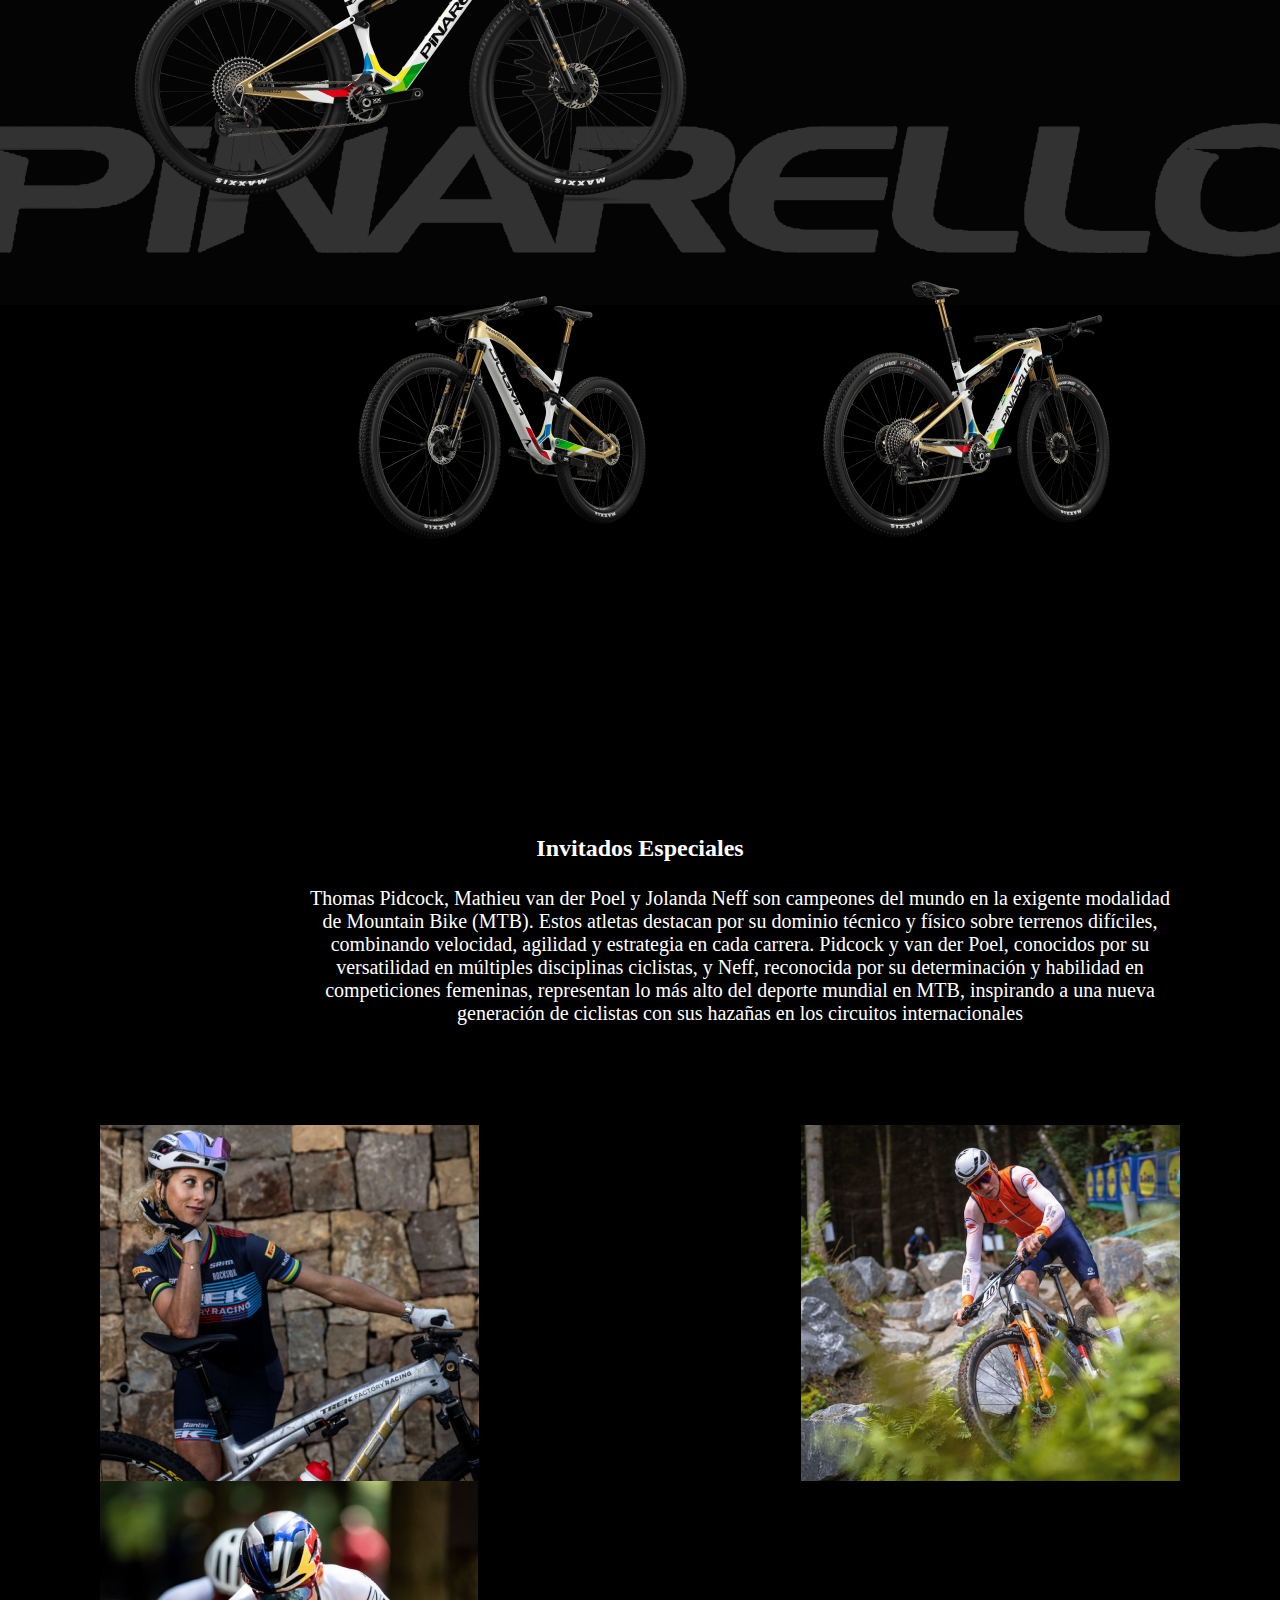
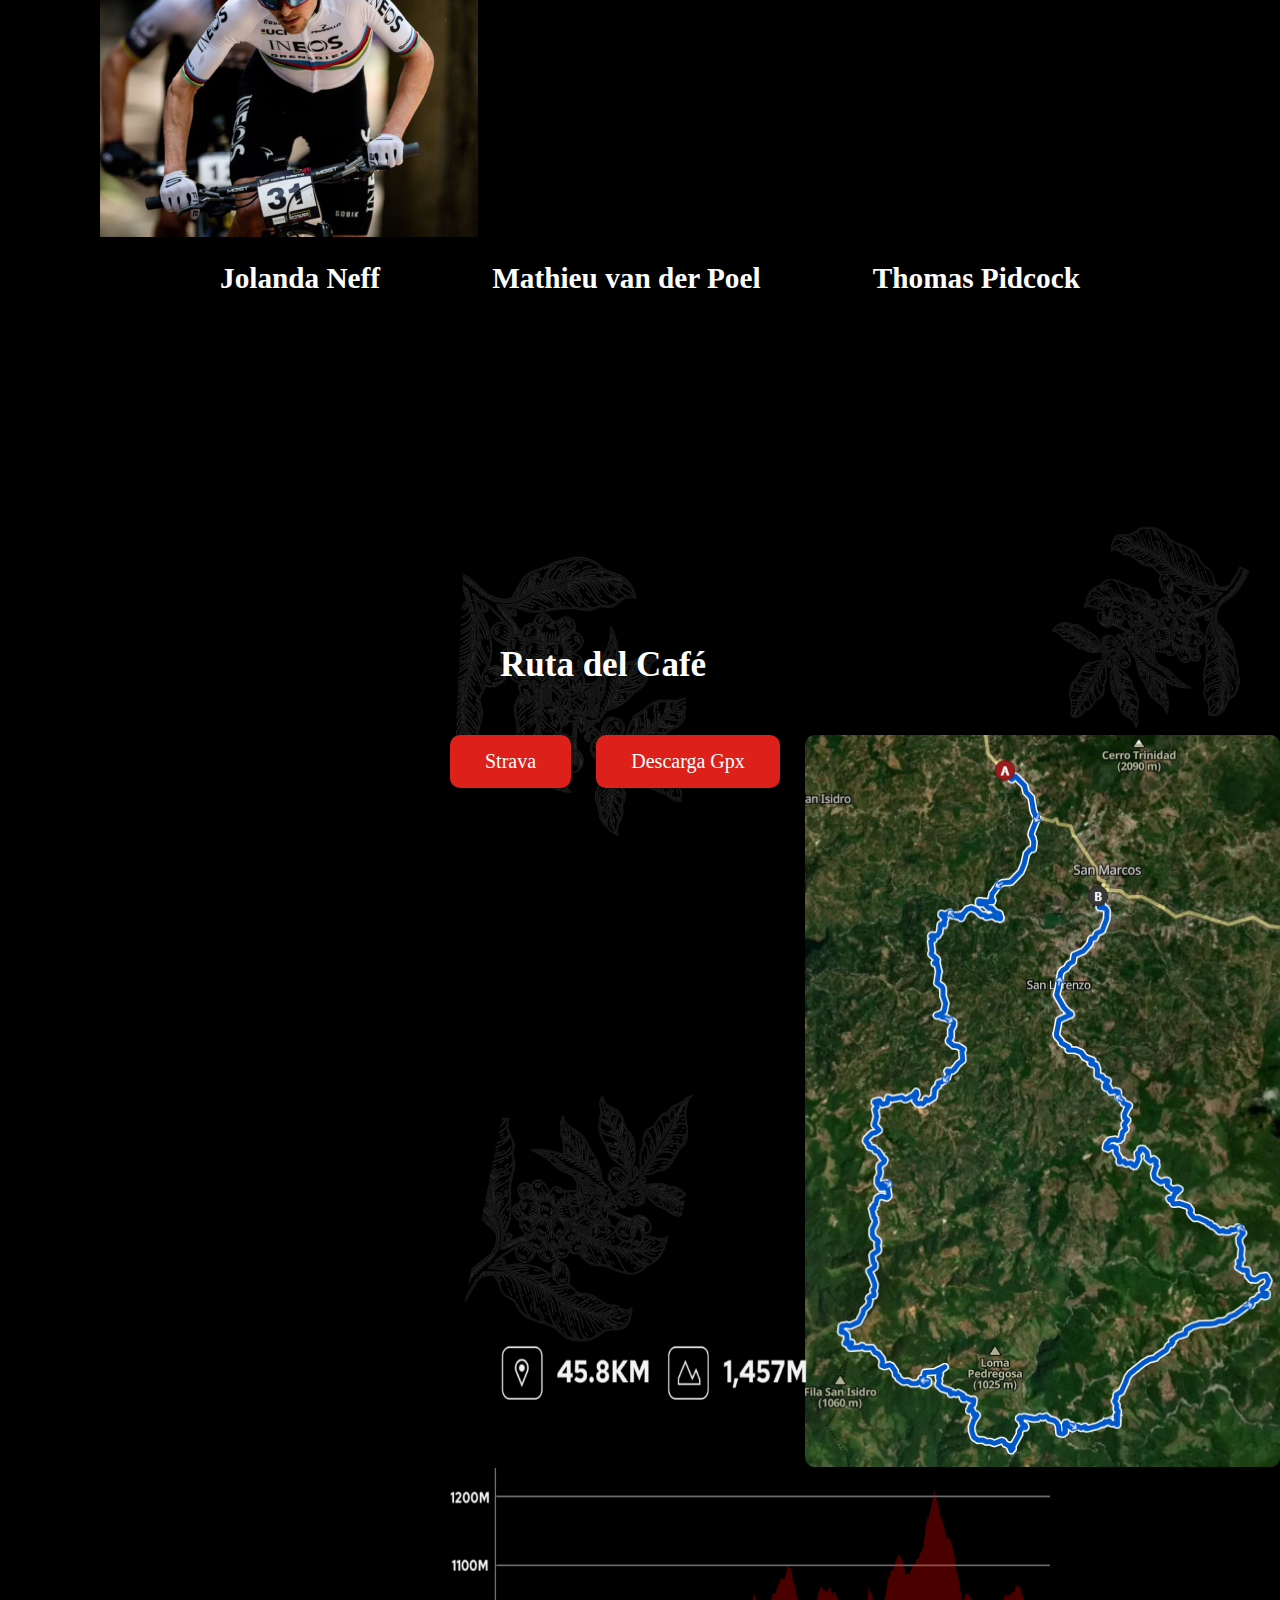
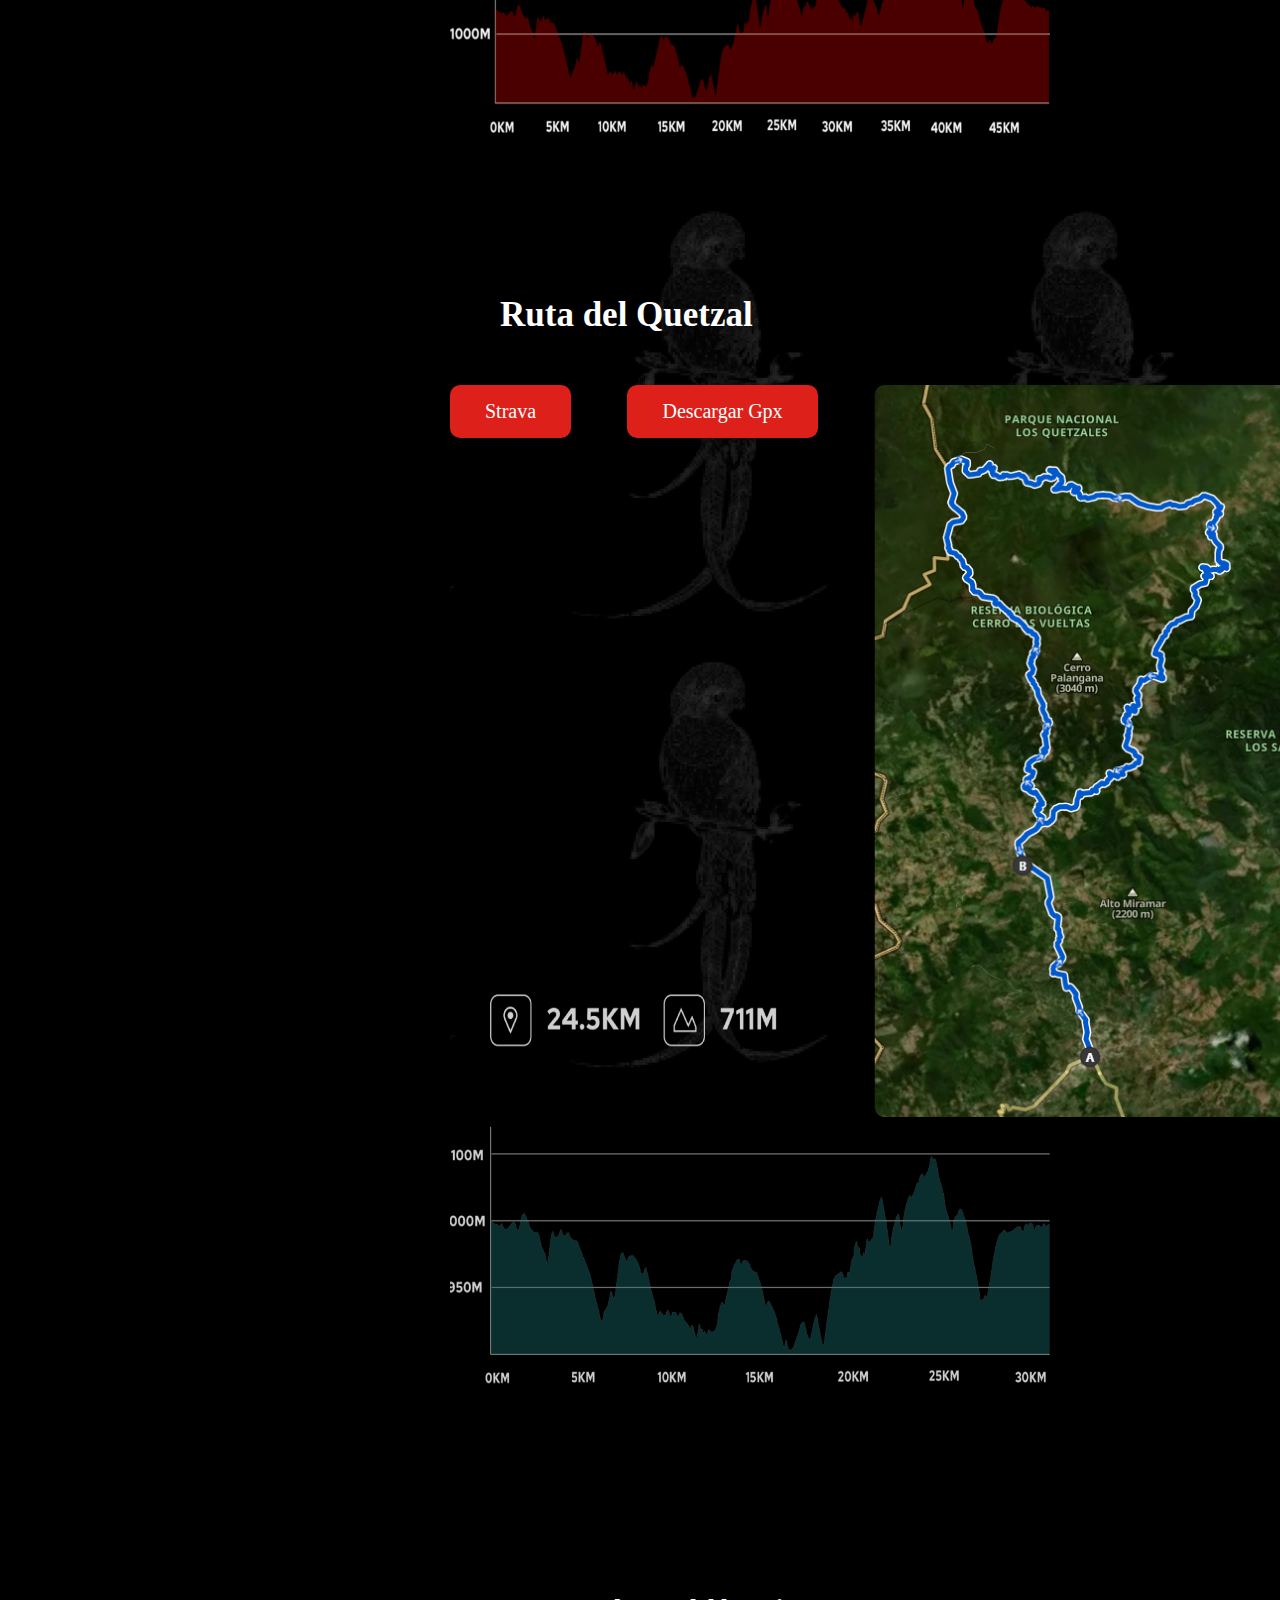
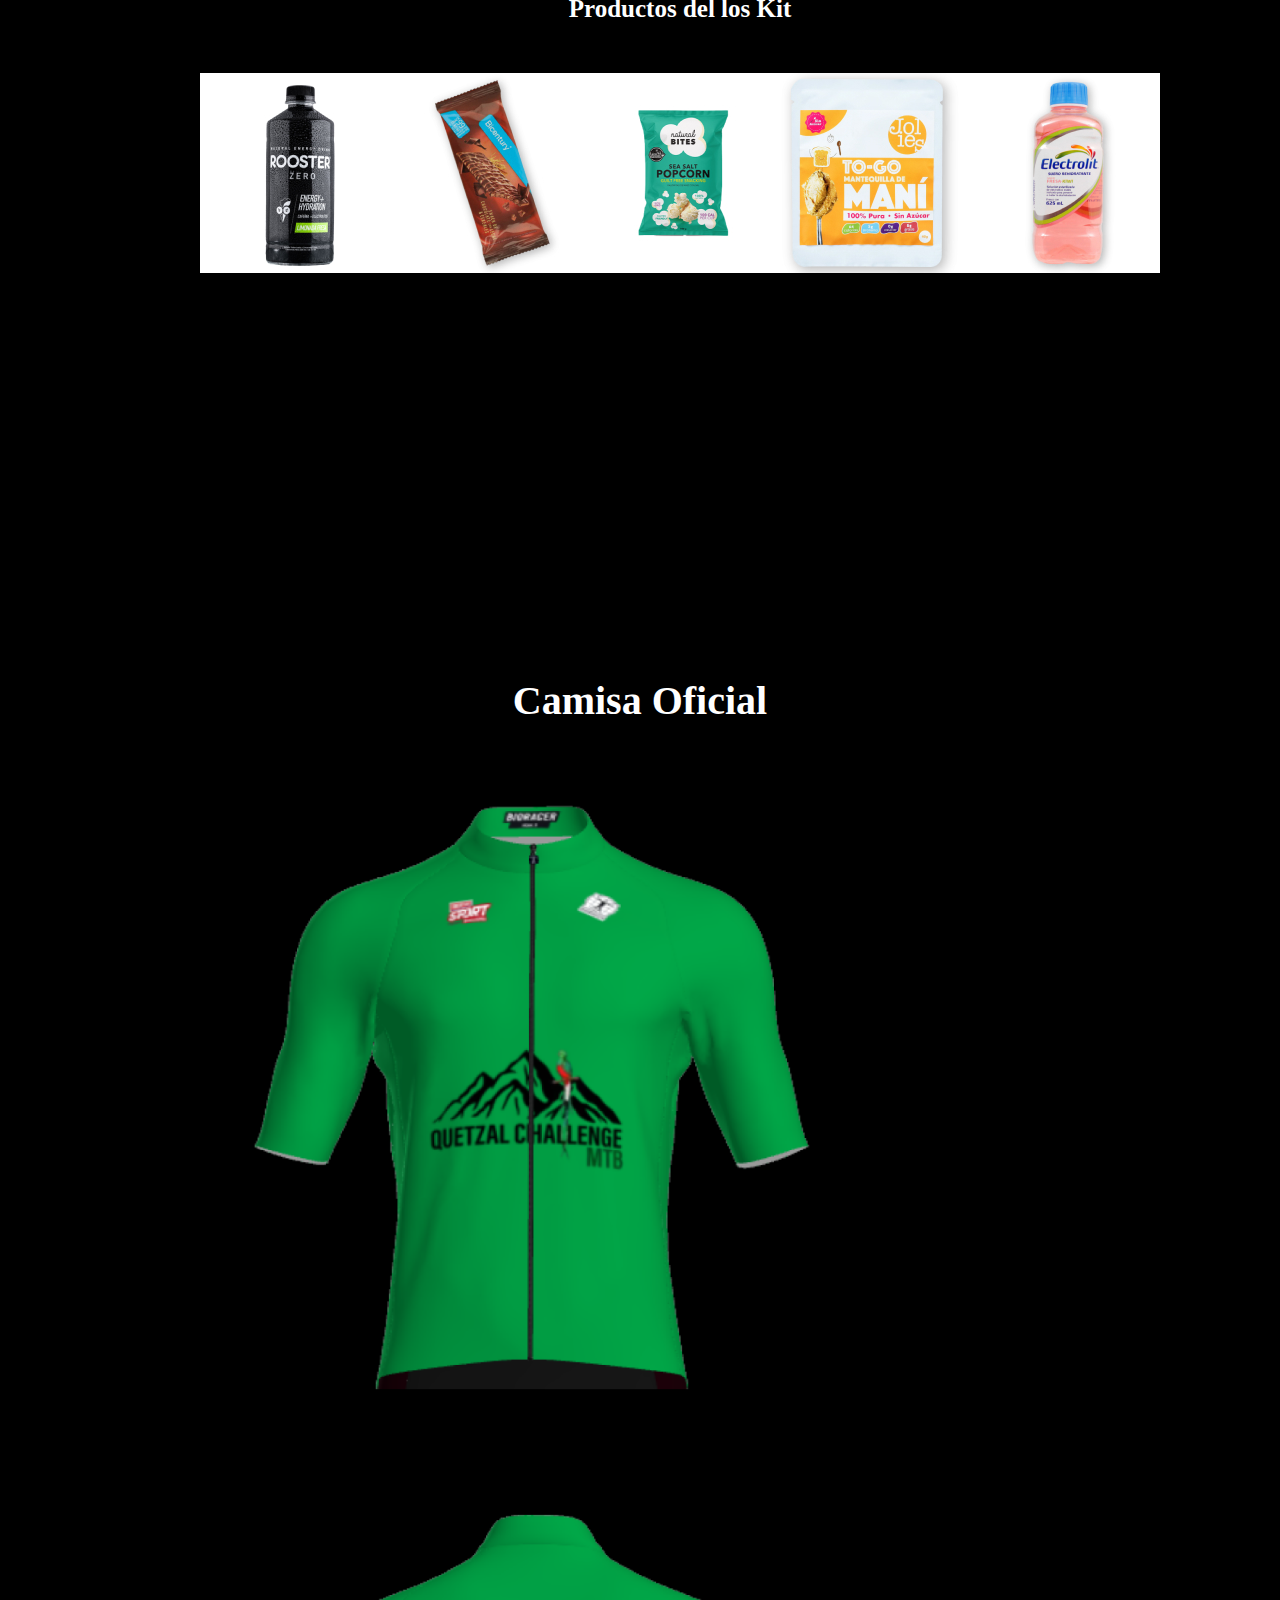
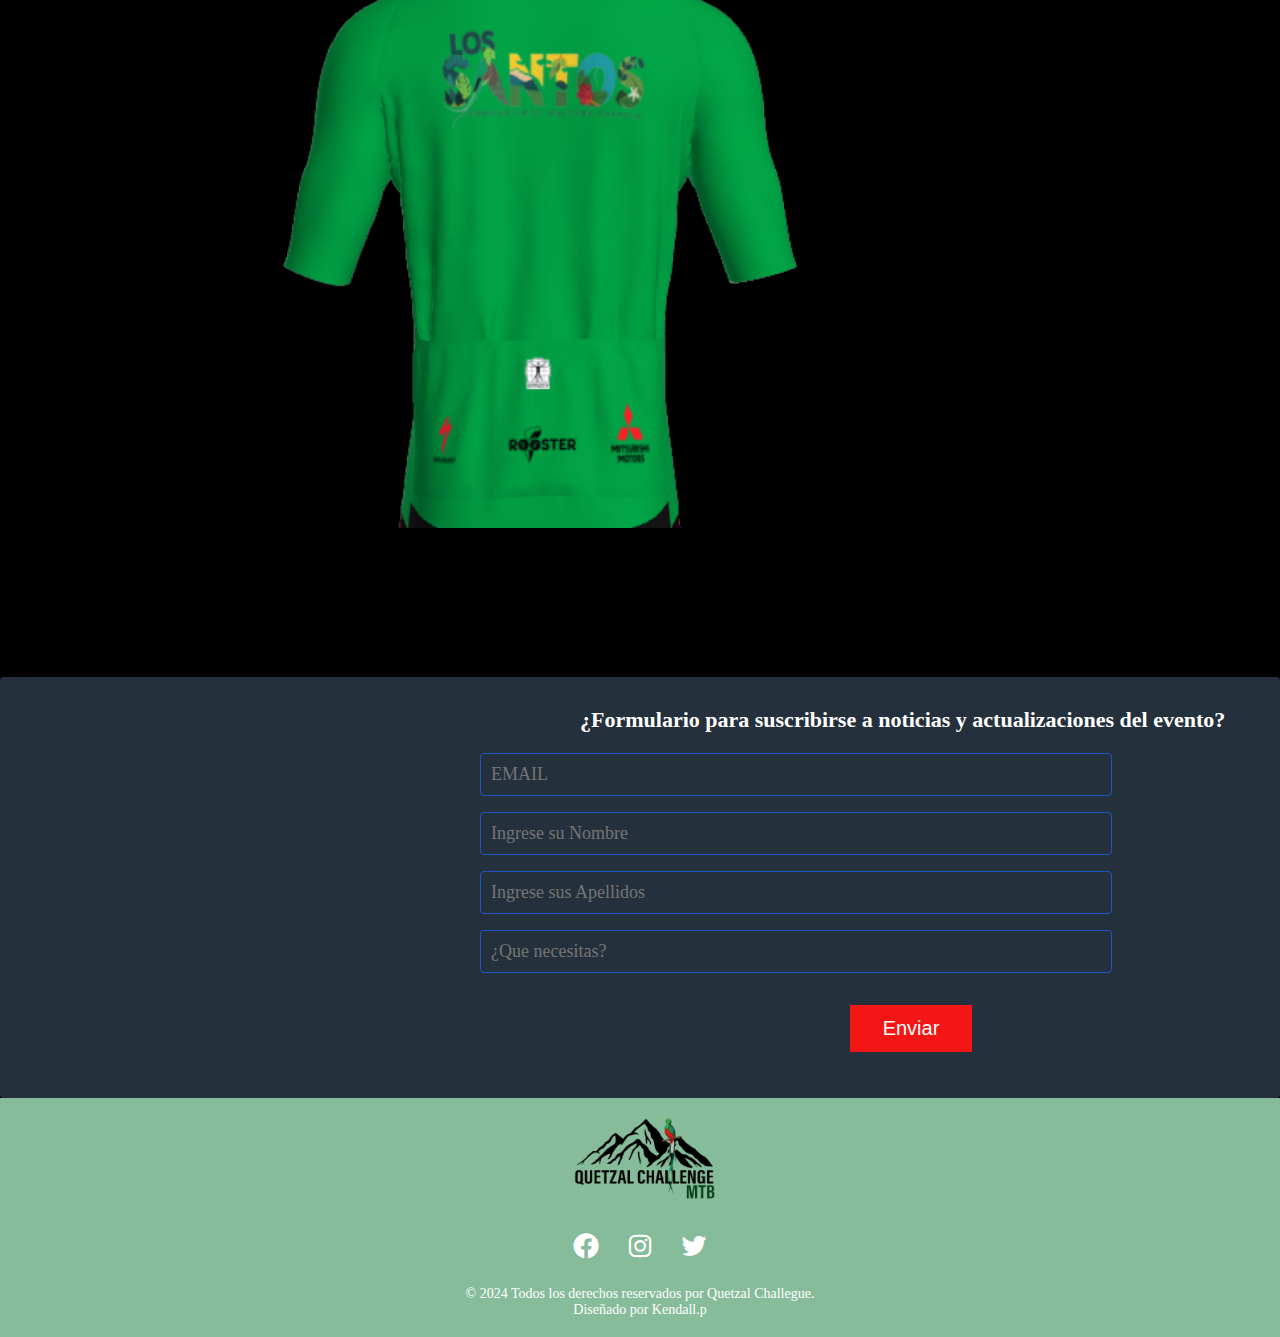
==== commit f481a34d: "Add files via upload" ====
--- a/index.html
+++ b/index.html
@@ -270,6 +270,20 @@
 
 
 
+
+
+<!-- Google tag (gtag.js) -->
+<script async src="https://www.googletagmanager.com/gtag/js?id=G-KV42K883QN"></script>
+<script>
+    window.dataLayer = window.dataLayer || [];
+    function gtag(){dataLayer.push(arguments);}
+    gtag('js', new Date());
+
+    gtag('config', 'G-KV42K883QN');
+</script>
+
+
+
 <script src="/js/querycontador.js"></script>
 <script src="/js/caracteriticascontador.js"></script>
 </body>
--- a/css/style.css
+++ b/css/style.css
@@ -1,4 +1,4 @@
-@import url('https://fonts.googleapis.com/css2?family=Inter:wght@100..900&display=swap');
+@import url('https://fonts.googleapis.com/css2?family=Saira+Extra+Condensed:wght@100;200;300;400;500;600;700;800;900&display=swap');
 
 *{
     margin: 0;
@@ -7,11 +7,20 @@
     list-style: none;
 }
 
+
+html{
+    scroll-behavior: smooth;
+    overflow-x: hidden;
+}
+
+
 body{
     background-color: black;
 }
 
-
+.logo{
+    padding-left: 25px;
+}
 
 
 .img{
@@ -40,9 +49,12 @@
 
 .navbar ul li{
     padding: 0 20px;
-    font-size: 20px;
+    font-size: 25px;
     margin-top: 30px;
     margin-right: 10px;
+    font-family:"Saira Extra Condensed", sans-serif;
+    font-weight: 600;
+    font-style: normal;
 }
 
 .navbar ul li a {
@@ -58,8 +70,8 @@
     color: #fff;
     background-color:#F21616;
     background-size: cover;
-    border-radius: 20px;
-    padding: 15px;
+    border-radius: 10px;
+    padding: 10px;
 }
 
 .navbar .btn-barra:hover{
@@ -90,10 +102,13 @@
 }
 
 .header-txt h1{
-    font-size: 50px;
-    font-weight: 600;
+    font-size: 70px;
+    font-weight: 800;
     margin-top: 250px;
     color: #fff;
+    font-family:"Saira Extra Condensed", sans-serif;
+    font-weight: 800;
+    font-style: bold;
 }
 
 .header-txt p{
@@ -184,7 +199,7 @@
 .premio h2{
     text-align: center;
     color: #fff;
-    padding-top: 20px;
+    padding-top: 40px;
 }
 
 .premio h2 .uno{
@@ -422,6 +437,7 @@
     animation: scroll 90s linear infinite;
     -webkit-animation: scroll 60s linear infinite;
     width: calc(200px * 14);
+    margin-top: 50px;
 
 }
 
@@ -501,7 +517,7 @@
     font-family: 'calibri';
     font-size: 18px;
     color: red;
-    text-align: center;
+    text-align: left;
     margin-left: 450px;
 }
 
@@ -523,14 +539,14 @@
 }
 
 .form-register .botons {
-    width: 50%;
+    width: 10%;
     background: #F21616;
     border: none;
     padding: 12px;
     color: #fff;
     margin: 16px 0;
     font-size: 20px;
-    margin-left: 450px;
+    margin-left: 820px;
     cursor: pointer;
 }
 
@@ -549,38 +565,79 @@
 
 /*inicio footeer*/
 
+
 footer {
     background-color: #86BC9A;
-    display: flex;
-    justify-content: space-between;
-    flex-wrap: wrap;
-    align-items: center;
-    width: 100%;
-}
-
-.redes-sociales a {
-    color: #fff;
-    font-size: 50px;
-    margin: 20px;
-}
-
-.logof {
-    padding-left: 190px;
-}
-
-.opciones {
-    margin: 25px;
-}
-
-.opciones a {
+    color: #fff;
+    padding: 20px 0;
+    text-align: center;
+}
+
+.footer-content {
+    max-width: 1200px;
+    margin: 0 auto;
+    padding: 0 20px;
+}
+
+.footer-logo {
+    max-width: 150px;
+    margin-bottom: 20px;
+}
+
+.social-links a{
+    margin-bottom: 20px;
     color: white;
-    text-decoration: none;
-}
-
-.opciones a:hover {
-    text-decoration: underline;
-    color: #F21616;
-}
+    font-size: 30px;
+}
+
+.social-links a:hover{
+    color: #dd211a;
+}
+
+
+.social-icon {
+    margin: 0 10px;
+    display: inline-block;
+}
+
+.social-icon img {
+    width: 24px;
+    height: 24px;
+}
+
+.copyright {
+    font-size: 14px;
+    margin: 0;
+}
+
+/* Responsive Styles */
+@media (max-width: 768px) {
+    .social-icon img {
+        width: 20px;
+        height: 20px;
+    }
+    
+    .footer-logo {
+        max-width: 120px;
+    }
+}
+
+@media (max-width: 480px) {
+    .footer-logo {
+        max-width: 100px;
+    }
+    
+    .social-icon img {
+        width: 18px;
+        height: 18px;
+    }
+}
+
+
+
+
+
+
 
 /*final footer*/
 
@@ -2605,34 +2662,32 @@
 /*inicio footeer*/
 
 footer {
-    background-color: #86BC9A;
+    background: #86BC9A;
     flex-wrap: wrap;
     width: 100%;
-}
+    margin-top: 50px;
+}
+
+.redes-sociales {
+    padding-top: 30px;
+}
+
 
 .redes-sociales a {
     color: #fff;
     font-size: 20px;
-    margin: 0 auto;
-}
-
-.logof img {
-    width: 80px;
-    height: 60px;
+    margin: 10px;
+}
+
+.logof {
+    padding-right: 100px;
+    padding-top: 50px;
+    width: 50px;
+    height: 100px;
 }
 
 .opciones {
-    margin: 10px;
-    font-size: 15px;
-}
-
-.opciones a {
-    color: white;
-    text-decoration: none;
-}
-
-.opciones a:hover {
-    text-decoration: underline;
-    color: #F21616;
-}
+    margin: 25px;
+}
+
 }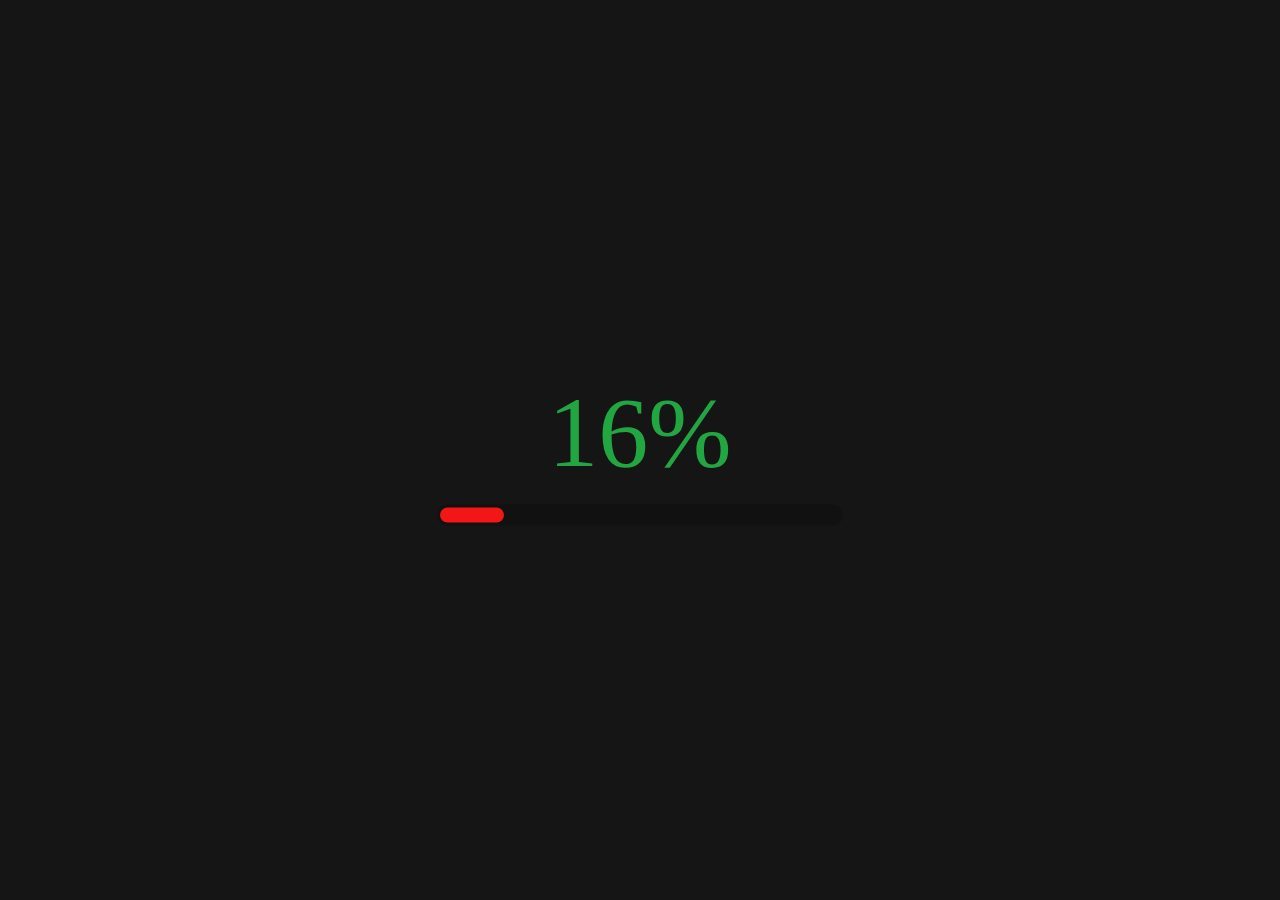
==== commit 28bca197: "Add files via upload" ====
--- a/index.html
+++ b/index.html
@@ -1,290 +1,18 @@
 <!DOCTYPE html>
-<html lang="en">
-<head>
-    <meta charset="UTF-8">
-    <meta name="viewport" content="width=device-width, initial-scale=1.0">
-    <title>Quetzal Challegue</title>
-    <link rel="stylesheet" href="/css/style.css">
-    <link href='https://unpkg.com/boxicons@2.1.4/css/boxicons.min.css' rel='stylesheet'>
-</head>
-<body>
-
-    <header>
-
-        <div class="container">
-
-
-            <div class="menu">
-
-                <a href="index.html" class="logo"><img src="imgbanner/logo Quetzal Challegue 1.jpg" alt=""></a>
-                <input type="checkbox" id="menu"/>
-                <label for="menu">
-                    <img src="imgbanner/menu.png" class="menu-icono" alt="burger">
-                </label>
-
-                <nav class="navbar">
-                    <ul>
-                        <li><a href="Hoteles .html">Hoteles</a></li>
-                        <li><a href="EVENTOS.html">Eventos</a></li>
-                        <li><a href="nosotros.html">Nosotros</a></li>
-                        <li><a href="#">Rutas</a</li>
-                        <li><a href="#" class="btn-barra">Inscribete</a></li>
-                    </ul>
-                </nav>
-            </div>
-        </div>
-
-
-        <div class="header-content">
-            <div class="header-txt">
-                <h1>¡Bienvenido al <br>
-                    Quetzal Challenge! 
-                    </h1>
-                    <p> Más que una competencia te traemos una travesía épica con 2 <br>
-                        días llenos de naturaleza y aventura, también entretenimiento <br>
-                        después de la carrera para que compartas con la comunidad de <br>
-                        ciclistas y tus amigos.
-                    </p>
-                    <a href="#" class="btn-prin">¡Inscribite ya!</a>
-            </div>
-        </div>
-    </header>
-
-    <section class="tiempo">
-        <h2>La mejor carrera de MTB comienza</h2>
-        <div class="portada" id="portada">
-            <div id="cuenta"></div>
-            </div>
-        </div>
-    </section>
-
-
-
-
-    <section class="premio">
-        <h2 class="pre"> <h2>Premio Especial De La <samp class="uno">Quetzal</samp> <samp class="dos">Challenge</samp> </h2>
-        <div class="imagen-premio">
-            <div class="bici">
-                    <img src="/imgbanner/bici1.png" alt="bici arriba">
-            </div>
-            <div class="bicis">
-                <img src="/imgbanner/biciizquierda.png" alt="izquierda">
-                <img src="/imgbanner/biciderecha.png" alt="derecha">
-            </div>
-        </div>
-    </section>
-
-
-
-    <section class="invitados">
-        <h2 class="in">Invitados Especiales</h2>
-        <p class="int">Thomas Pidcock, Mathieu van der Poel y Jolanda Neff son campeones del mundo en la exigente modalidad <br> 
-            de Mountain Bike (MTB). Estos atletas destacan por su dominio técnico y físico sobre terrenos difíciles,<br>
-            combinando velocidad, agilidad y estrategia en cada carrera. Pidcock y van der Poel, conocidos por su <br>
-            versatilidad en múltiples disciplinas ciclistas, y Neff, reconocida por su determinación y habilidad en  <br>
-            competiciones femeninas, representan lo más alto del deporte mundial en MTB, inspirando a una nueva <br>
-            generación de ciclistas con sus hazañas en los circuitos internacionales</p>
-
-
-            <div class="per">
-                <img src="imgbanner/invitados1.png" alt="">
-                <img src="imgbanner/invitados2.png" alt="">
-                <img src="imgbanner/invitados3.png" alt="">
-            </div>
-
-            <div class="te">
-                <h3>Jolanda Neff</h3>
-                <h3>Mathieu van der Poel</h3>
-                <h3>Thomas Pidcock</h3>
-            </div>
-    </section>
-
-    <div class="rutas" id="anclarutas" >
-        <section class="cafe">
-            <h2>Ruta del Café </h2>
-            <ul class="cafe-btn">
-                <ul>
-                    <a href="https://www.strava.com/routes/3237615753993723362" target="_blank" class="boton-strava" >Strava</a>
-                </ul>
-                <ul>
-                    <a href="/gpx/ruta del cafe .gpx.gpx" download="Ruta Cafe.gpx" class="boton-gpx" >Descarga Gpx</a>
-                </ul>
-                <img src="/imgbanner/rutacafe.png" class="rutacafeimg"  alt="">
-            </ul>
-            <div class="desnivelcafe">
-                <img src="/imgbanner/desnivelcafe.png" alt="">
-            </div>
-        </section>
+<html lang="en" dir="ltr">
+  <head>
+    <meta charset="utf-8">
+    <title>Loading Animation</title>
+    <link rel="stylesheet" href="/css/tiempo.css">
+  </head>
+  <body>
+    <div class="loading">
+      <div class="percent">100%</div>
+       <label class="text">Completed!</label>
+      <div class="progress-bar">
+        <div class="progress"></div>
+      </div>
     </div>
-
-
-
-    <div class="rutas" id="anclarutas" >
-        <div class="ruta">
-            <section class="quetzal">
-                    <h2>Ruta del Quetzal</h2>
-                        <ul class="quet-btn">
-                            <ul>
-                                <a href="https://www.strava.com/routes/3237612069059933938" target="_blank" class="boton-stra">Strava</a>    
-                            </ul>
-                            <ul>
-                                <a href="/gpx/2024-06-11_1640378850_Ruta del quetzal.gpx" download="Ruta Quetzal.gpx" class="boton-gp" >Descargar Gpx</a>
-                            </ul>
-                            <img src="imgbanner/rutaquetzal.png"  class="rutaquetzaal" alt="">
-                        </ul>
-                        <div class="desnivelquet">
-                            <img src="imgbanner/desnivelquetzal.png" alt="">
-                        </div>
-            </section>  
-        </div>
-    </div>
-
-
-
-    <div class="slider">
-        <h2>Productos del los Kit</h2>
-        <div class="slide-track">
-            <div class="slide">
-                <img src="/imgbanner/carrucel/1.jpg" alt="">
-            </div>
-            <div class="slide">
-                <img src="/imgbanner/carrucel/2.jpg" alt="">
-            </div>
-            <div class="slide">
-                <img src="/imgbanner/carrucel/3.jpg" alt="">
-            </div>
-            <div class="slide">
-                <img src="/imgbanner/carrucel/4.jpg" alt="">
-            </div>
-            <div class="slide">
-                <img src="/imgbanner/carrucel/5.jpg" alt="">
-            </div>
-            <div class="slide">
-                <img src="/imgbanner/carrucel/6.jpg" alt="">
-            </div>
-            <div class="slide">
-                <img src="/imgbanner/carrucel/7.jpg" alt="">
-            </div>
-            
-            
-            <div class="slidee">
-                <img src="/imgbanner/carrucel/1.jpg" alt="">
-            </div>
-            <div class="slidee">
-                <img src="/imgbanner/carrucel/2.jpg" alt="">
-            </div>
-            <div class="slidee">
-                <img src="/imgbanner/carrucel/3.jpg" alt="">
-            </div>
-            <div class="slidee">
-                <img src="/imgbanner/carrucel/4.jpg" alt="">
-            </div>
-            <div class="slidee">
-                <img src="/imgbanner/carrucel/5.jpg" alt="">
-            </div>
-            <div class="slidee">
-                <img src="/imgbanner/carrucel/6.jpg" alt="">
-            </div>
-            <div class="slidee">
-                <img src="/imgbanner/carrucel/.jpg" alt="">
-            </div>
-
-        </div>
-    </div>
-
-
-    <section class="camisa-oficial">
-        <h2>Camisa Oficial</h2>
-        <div class="camisasquetzal">
-            <img src="imgbanner/camisas1.png" alt="">
-            <img src="imgbanner/camisas2.png" alt="">
-        </div>
-    </section>
-
-
-    <section class="inscripciones">
-        <h2>Inscripciones</h2>
-        <img src="/imagenes/inscrip.png" alt="">
-    </section>
-    
-    <section class="noticias" >
-    
-    </section>
-    
-        <section class="form-register">
-            <h4>¿Formulario para suscribirse a noticias y actualizaciones del evento?</h4>
-            <form onsubmit="botons(event)">
-                <input class="controls"  type="email" name="nombres" id="email" placeholder="EMAIL" required>
-                <input class="controls" type="text" name="apellidos" id="nombre" placeholder="Ingrese su Nombre" required >
-                <input class="controls" type="text" name="correo" id="apellidos" placeholder="Ingrese sus Apellidos" required>
-                <input class="controls" type="text" name="info" id="info" placeholder="¿Que necesitas?" required>
-                <!-- <input class="botons" type="submit" value="Enviar"> -->
-                <button type="submit" class="botons" id="btn-enviar">Enviar</button>
-            </form>
-        </section>
-
-
-
-
-        <!-- Footer -->
-    <footer>
-        <div class="footer-content">
-            <a href="index.html"><img src="imgbanner/logofooter.png" alt="Logo" class="footer-logo"></a>
-            <div class="social-links">
-                <a href="#" class="social-icon"><i class='bx bxl-facebook-circle' ></i></a>
-                <a href="#" class="social-icon"><i class='bx bxl-instagram' ></i></a>
-                <a href="#" class="social-icon"><i class='bx bxl-twitter' ></i></a>
-            </div>
-            <p class="copyright">© 2024 Todos los derechos reservados por Quetzal Challegue. <br>
-                Diseñado por Kendall.p</p>
-        </div>
-    </footer>
-
-
-
-
-
-    <script src="https://code.jquery.com/jquery-3.7.1.min.js"></script>
-    <script src="/js/codigo.js"></script>
-
-
-
-    <script src="https://cdn.jsdelivr.net/npm/sweetalert2@11"></script>
-<script src="https://code.jquery.com/jquery-3.7.1.js"></script>
-
-<script>
-    $('#btn-enviar').click(function(){
-        /*if (cedula.length == ''|| text.length <= 0 || email == '')*/ 
-        Swal.fire({
-            title:"Muchas Gracias",
-            text:"En los proximos dias te contactaremos",
-            icon:"success",
-            allowOutsideClick: false,
-            customClass:{
-                popup:'efectobar',
-                confirmButton:'efectob',
-            }
-    })
-    });
-</script>
-
-
-
-
-
-<!-- Google tag (gtag.js) -->
-<script async src="https://www.googletagmanager.com/gtag/js?id=G-KV42K883QN"></script>
-<script>
-    window.dataLayer = window.dataLayer || [];
-    function gtag(){dataLayer.push(arguments);}
-    gtag('js', new Date());
-
-    gtag('config', 'G-KV42K883QN');
-</script>
-
-
-
-<script src="/js/querycontador.js"></script>
-<script src="/js/caracteriticascontador.js"></script>
-</body>
-</html>+    <script src="/js/tiempo.js"></script>
+  </body>
+</html>
--- a/css/tiempo.css
+++ b/css/tiempo.css
@@ -0,0 +1,59 @@
+*{
+    margin: 0;
+    padding: 0;
+  }
+  body{
+    font-family: 'Roboto';
+    background: #151515;
+  }
+  .loading{
+    position: absolute;
+    top: 50%;
+    left: 50%;
+    transform: translate(-50%, -50%);
+  }
+  .percent{
+    color: #21A642;
+    font-size: 100px;
+    font-weight: 400;
+    text-align: center;
+    margin-bottom: 15px;
+  }
+  .progress-bar{
+    width: 406px;
+    height: 21px;
+    background: #111;
+    border-radius: 13px;
+    padding: 3px;
+    box-sizing: border-box;
+  }
+  .progress{
+    width: 10px;
+    height: 15px;
+    background: #F21616;
+    border-radius: 13px;
+  }
+  .text{
+    position: absolute;
+    left: 160px;
+    color: white;
+    font-size: 15px;
+    letter-spacing: 1px;
+    line-height: 21px;
+    display: none;
+  }
+  .text-blink{
+    animation: animate .90s ease-in-out .90s;
+  }
+  @keyframes animate {
+    0%{
+      opacity: 1;
+    }
+    50%{
+      opacity: 0.2;
+    }
+    100%{
+      opacity: 1;
+    }
+  }
+  